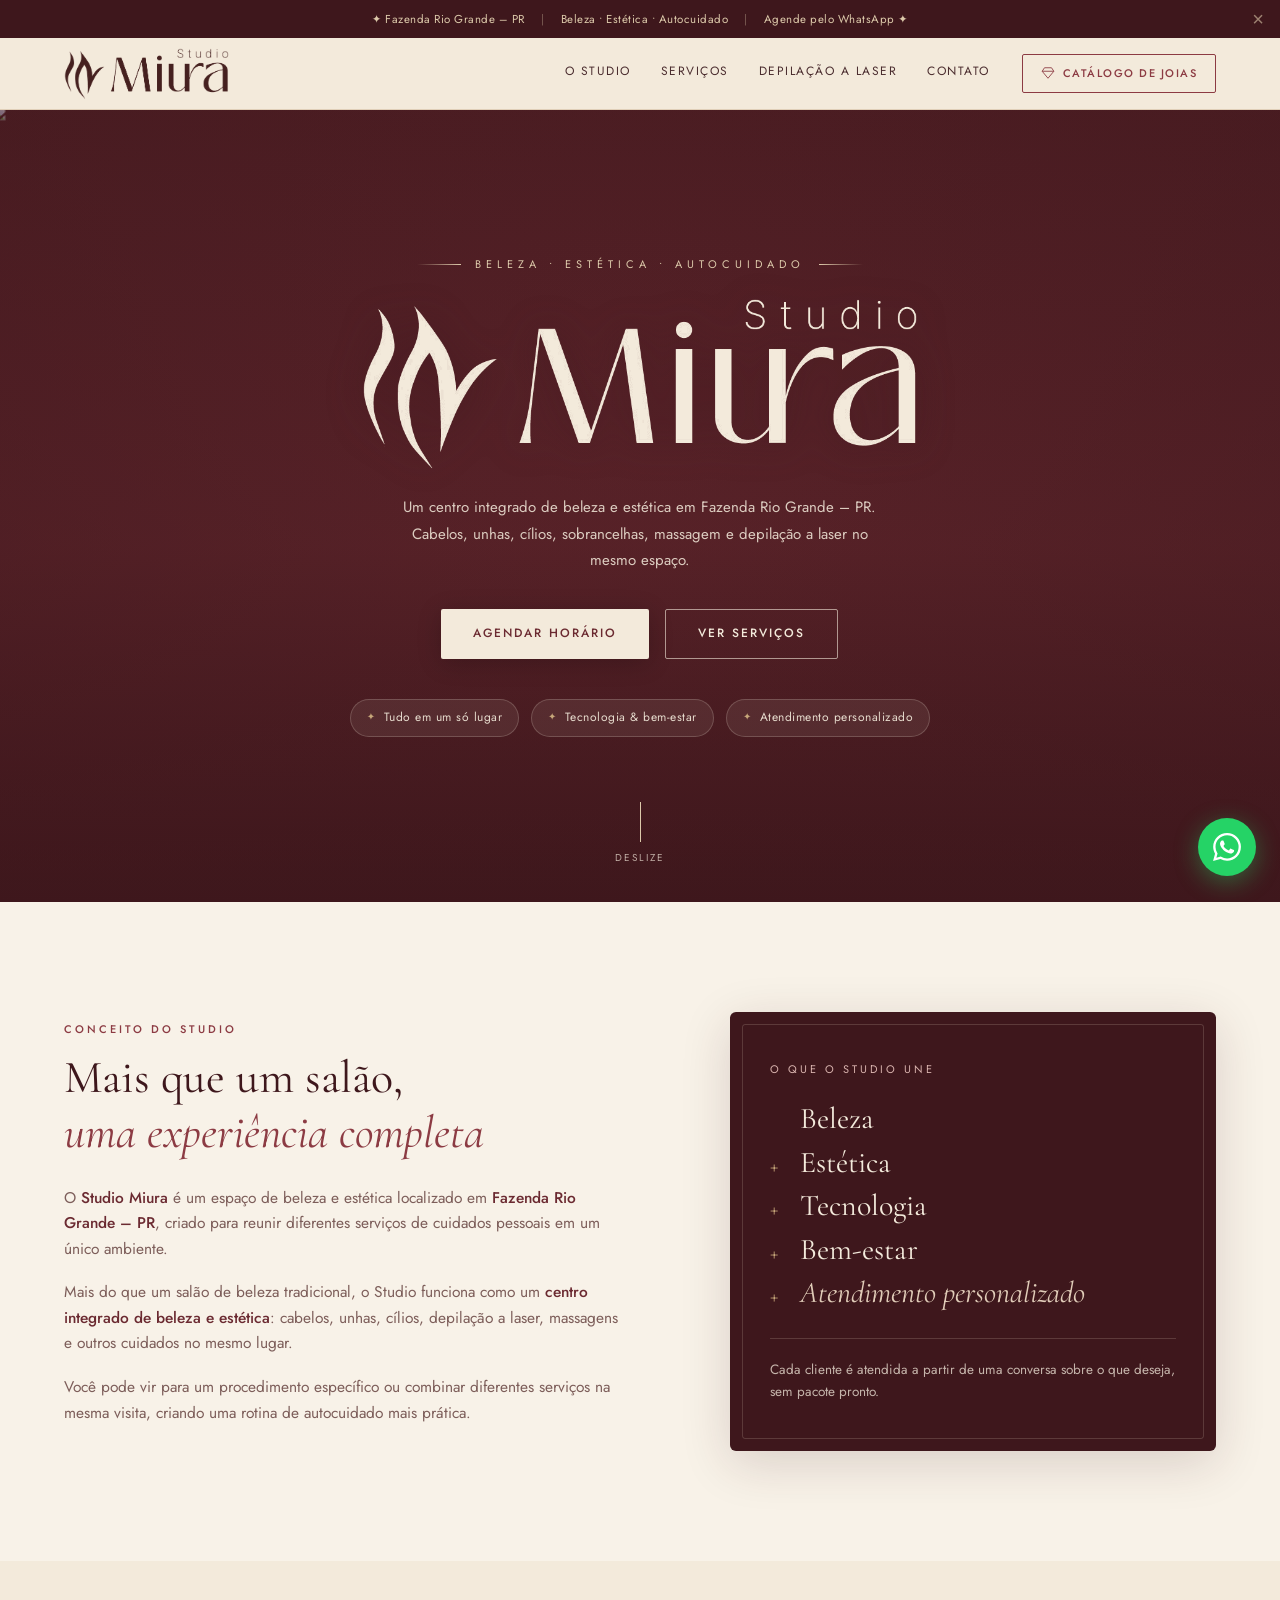
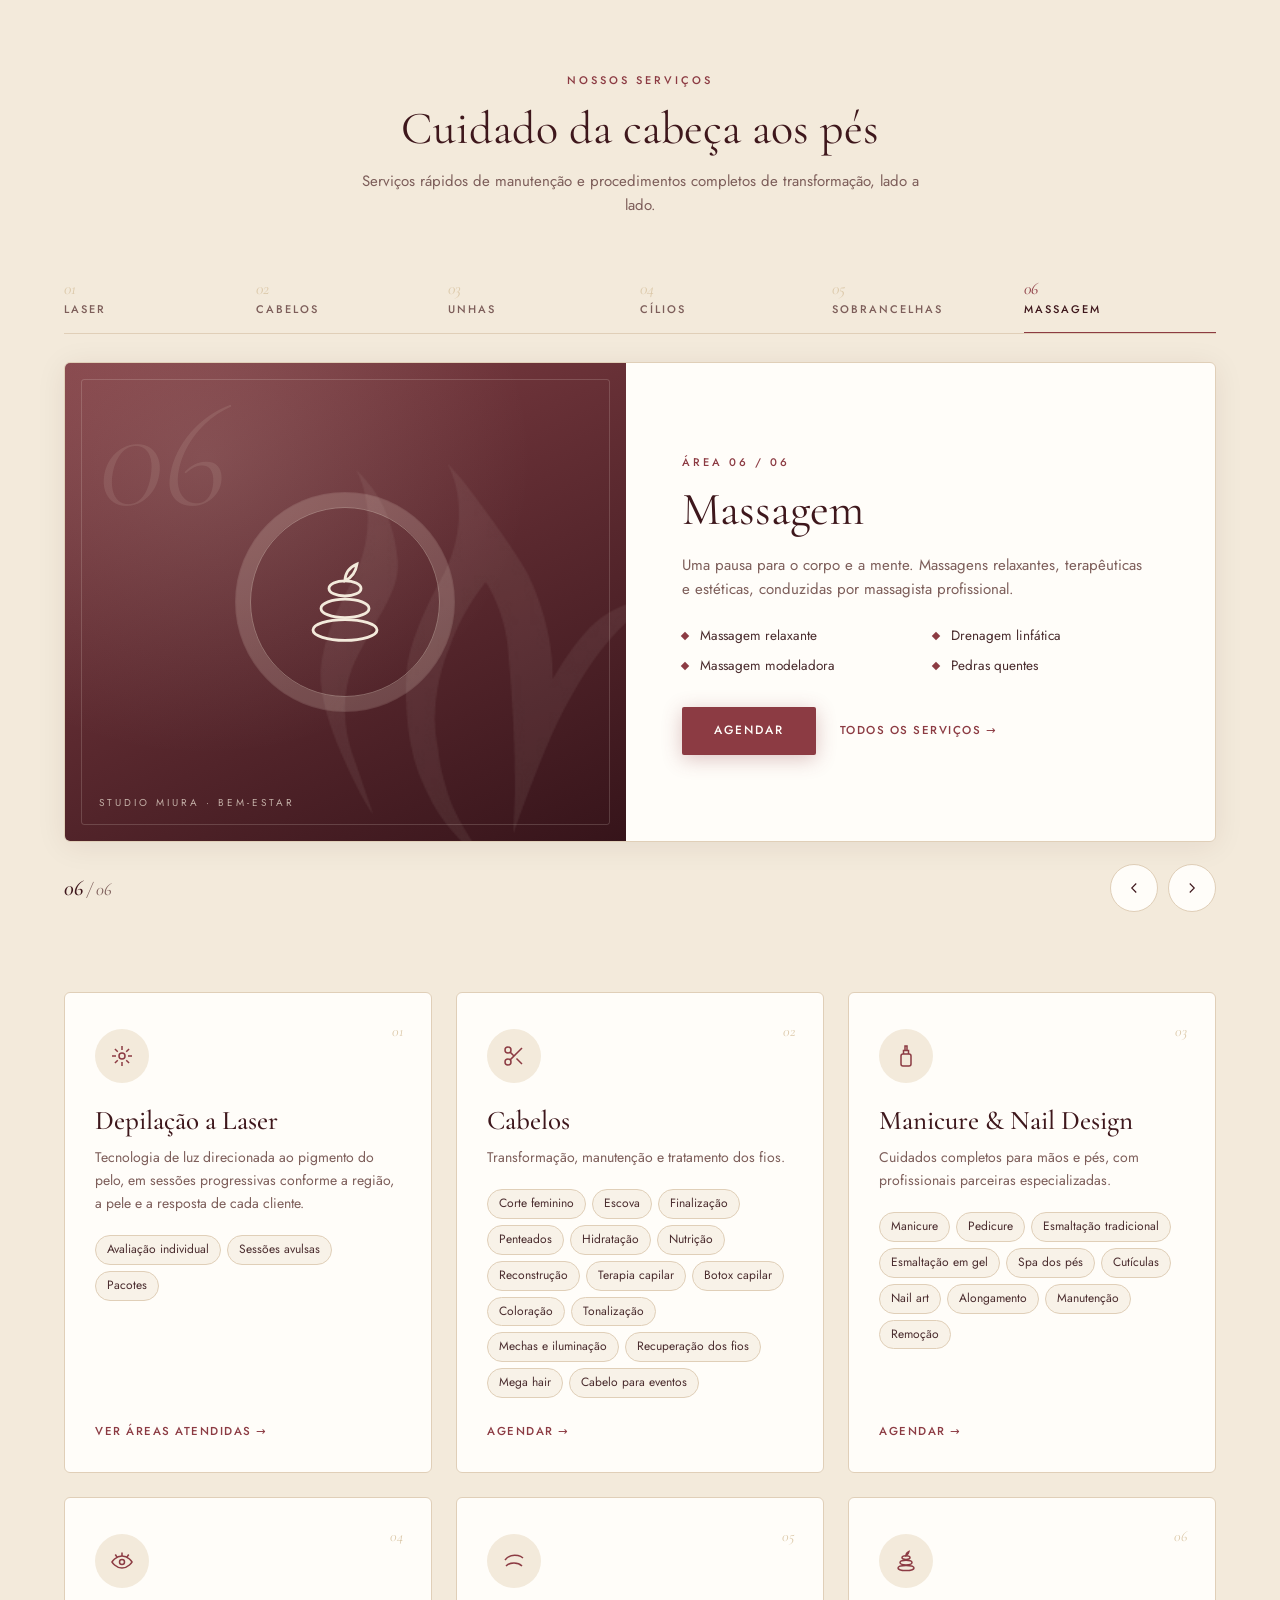
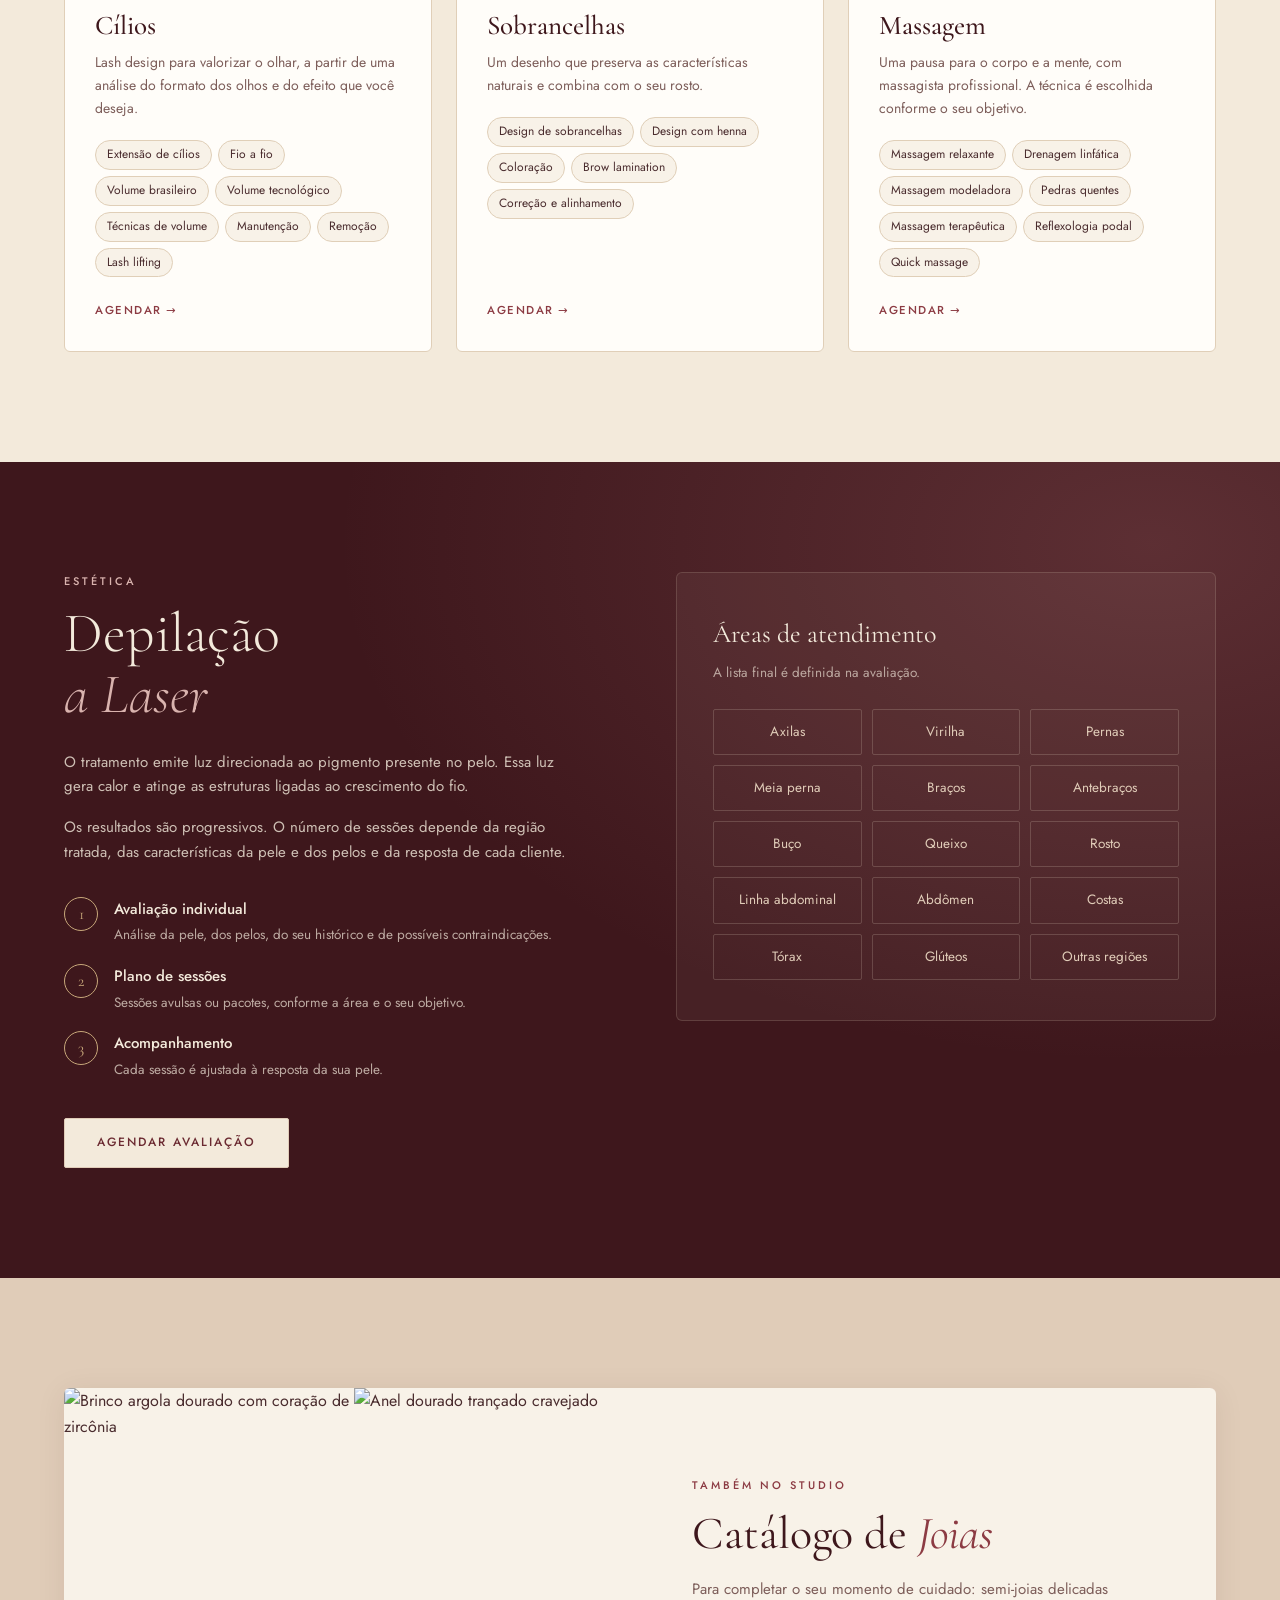
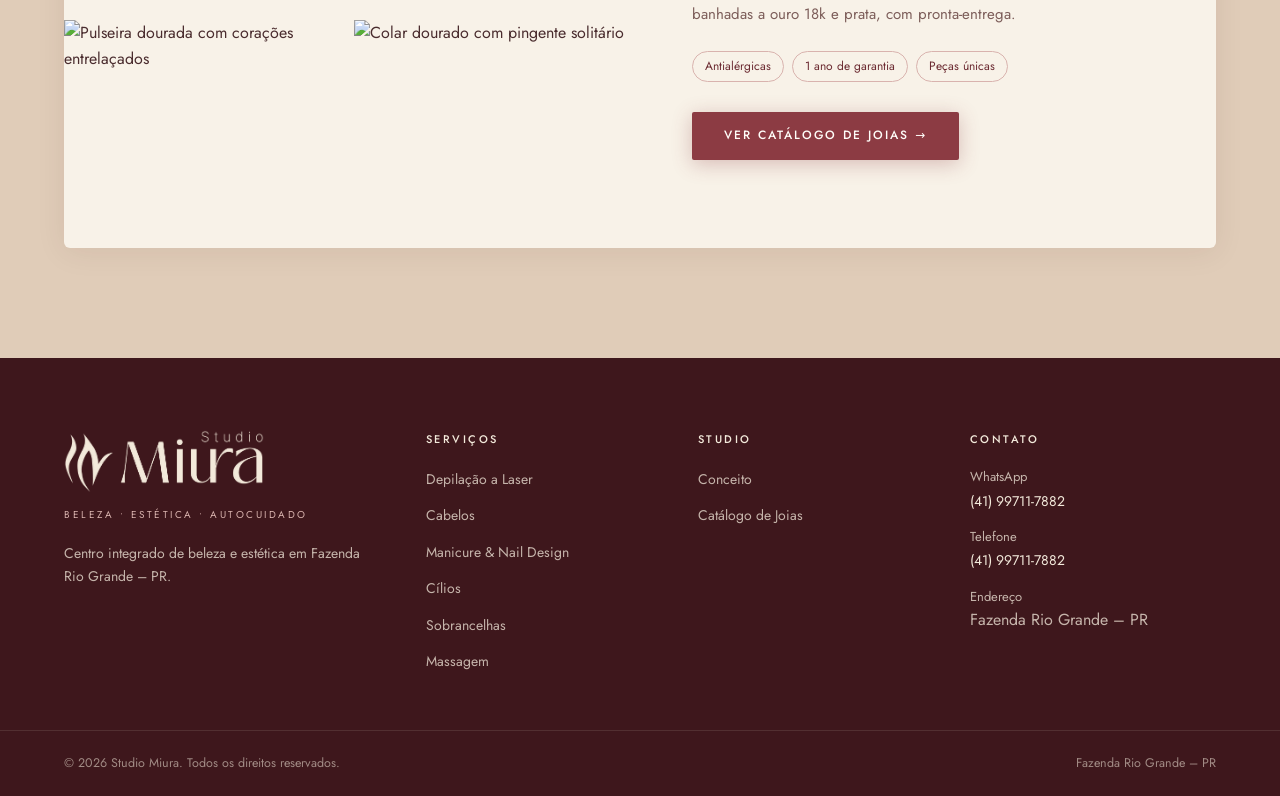
==== index.html @ 6dc4fb0e "Painel do Studio Miura com abas e aba Lançamentos no catálogo O conteúdo do Studio sai do HTML para " ====
<!DOCTYPE html>
<html lang="pt-BR" class="no-js">
<head>
    <meta charset="UTF-8">
    <meta name="viewport" content="width=device-width, initial-scale=1.0">
    <meta name="description" content="Studio Miura — espaço de beleza e estética em Fazenda Rio Grande – PR. Depilação a laser, cabelos, manicure e nail design, cílios, sobrancelhas e massagem em um só lugar.">

    <meta property="og:type" content="website">
    <meta property="og:site_name" content="Studio Miura">
    <meta property="og:title" content="Studio Miura — Beleza • Estética • Autocuidado">
    <meta property="og:description" content="Depilação a laser, cabelos, unhas, cílios, sobrancelhas e massagem em um só lugar, em Fazenda Rio Grande – PR.">
    <meta property="og:url" content="https://jubssaez-art.github.io/js-joias-delicadas/">
    <link rel="canonical" href="https://jubssaez-art.github.io/js-joias-delicadas/">
    <meta name="theme-color" content="#3e171c">
    <title>Studio Miura — Beleza, Estética e Autocuidado em Fazenda Rio Grande</title>
    <link rel="preconnect" href="https://fonts.googleapis.com">
    <link rel="preconnect" href="https://fonts.gstatic.com" crossorigin>
    <link href="https://fonts.googleapis.com/css2?family=Cormorant+Garamond:ital,wght@0,300;0,400;0,500;0,600;1,300;1,400;1,500&family=Jost:wght@300;400;500&display=swap" rel="stylesheet">
    <link rel="icon" type="image/png" href="img/studio/favicon.png">
    <link rel="apple-touch-icon" href="img/studio/favicon.png">
    <link rel="stylesheet" href="studio.css">
</head>
<body>

    <!-- ANNOUNCEMENT BAR -->
    <div class="announcement-bar" id="announcementBar">
        <div class="announcement-inner" id="annInner">
            <span>✦ Fazenda Rio Grande – PR</span>
            <span class="sep hide-sm">|</span>
            <span class="hide-sm">Beleza • Estética • Autocuidado</span>
            <span class="sep">|</span>
            <span>Agende pelo WhatsApp ✦</span>
        </div>
        <button class="announcement-close" id="closeAnnouncement" aria-label="Fechar aviso">×</button>
    </div>

    <!-- NAVBAR -->
    <header class="navbar" id="navbar">
        <div class="nav-container">
            <button class="hamburger" id="hamburger" aria-label="Menu" aria-expanded="false" aria-controls="mobileMenu">
                <span></span><span></span><span></span>
            </button>
            <div class="brand">
                <a href="#home" class="brand-link">
                    <img src="img/studio/logo-miura.png" alt="Studio Miura" class="brand-logo" width="906" height="286">
                </a>
            </div>
            <nav class="nav-menu" aria-label="Principal">
                <a href="#studio" class="nav-link">O Studio</a>
                <a href="#servicos" class="nav-link">Serviços</a>
                <a href="#laser" class="nav-link">Depilação a Laser</a>
                <a href="#contato" class="nav-link">Contato</a>
            </nav>
            <div class="nav-actions">
                <a href="joias.html" class="btn-joias">
                    <svg width="14" height="14" viewBox="0 0 24 24" fill="none" stroke="currentColor" stroke-width="1.5" aria-hidden="true"><path d="M6 3h12l4 6-10 12L2 9z"/><path d="M2 9h20"/></svg>
                    <span><span class="label-long">Catálogo de </span>Joias</span>
                </a>
            </div>
        </div>
    </header>

    <!-- MOBILE MENU -->
    <div class="mobile-menu-overlay" id="mobileOverlay"></div>
    <div class="mobile-menu" id="mobileMenu" aria-hidden="true">
        <button class="mobile-close" id="mobileClose" aria-label="Fechar menu">×</button>
        <div class="mobile-brand"><img src="img/studio/logo-miura.png" alt="Studio Miura" width="906" height="286"></div>
        <nav class="mobile-nav" aria-label="Menu">
            <a href="#studio" class="mobile-nav-link">O Studio</a>
            <a href="#servicos" class="mobile-nav-link">Serviços</a>
            <a href="#laser" class="mobile-nav-link">Depilação a Laser</a>
            <a href="#contato" class="mobile-nav-link">Contato</a>
        </nav>
        <a href="joias.html" class="btn btn-outline">✦ Catálogo de Joias</a>
        <a href="https://wa.me/5541997117882?text=Ol%C3%A1!%20Gostaria%20de%20agendar%20um%20hor%C3%A1rio%20no%20Studio%20Miura." target="_blank" rel="noopener" class="mobile-whatsapp">
            <svg width="20" height="20" viewBox="0 0 24 24" fill="currentColor" aria-hidden="true"><path d="M17.472 14.382c-.297-.149-1.758-.867-2.03-.967-.273-.099-.471-.148-.67.15-.197.297-.767.966-.94 1.164-.173.199-.347.223-.644.075-.297-.15-1.255-.463-2.39-1.475-.883-.788-1.48-1.761-1.653-2.059-.173-.297-.018-.458.13-.606.134-.133.298-.347.446-.52.149-.174.198-.298.298-.497.099-.198.05-.371-.025-.52-.075-.149-.669-1.612-.916-2.207-.242-.579-.487-.5-.669-.51-.173-.008-.371-.01-.57-.01-.198 0-.52.074-.792.372-.272.297-1.04 1.016-1.04 2.479 0 1.462 1.065 2.875 1.213 3.074.149.198 2.096 3.2 5.077 4.487.709.306 1.262.489 1.694.625.712.227 1.36.195 1.871.118.571-.085 1.758-.719 2.006-1.413.248-.694.248-1.289.173-1.413-.074-.124-.272-.198-.57-.347m-5.421 7.403h-.004a9.87 9.87 0 01-5.031-1.378l-.361-.214-3.741.982.998-3.648-.235-.374a9.86 9.86 0 01-1.51-5.26c.001-5.45 4.436-9.884 9.888-9.884 2.64 0 5.122 1.03 6.988 2.898a9.825 9.825 0 012.893 6.994c-.003 5.45-4.437 9.884-9.885 9.884m8.413-18.297A11.815 11.815 0 0012.05 0C5.495 0 .16 5.335.157 11.892c0 2.096.547 4.142 1.588 5.945L.057 24l6.305-1.654a11.882 11.882 0 005.683 1.448h.005c6.554 0 11.89-5.335 11.893-11.893a11.821 11.821 0 00-3.48-8.413Z"/></svg>
            Agendar no WhatsApp
        </a>
    </div>

    <main>
    <!-- HERO -->
    <section class="hero" id="home">
        <div class="hero-bg">
            <img src="img/hero_banner.png" alt="" class="hero-img">
            <div class="hero-overlay"></div>
        </div>
        <div class="hero-content">
            <p class="hero-eyebrow">Beleza • Estética • Autocuidado</p>
            <h1 class="hero-title">
                <img src="img/studio/logo-miura-creme.png" alt="Studio Miura" class="hero-logo" width="906" height="286">
            </h1>
            <p class="hero-subtitle" id="heroSub">Um centro integrado de beleza e estética em Fazenda Rio Grande – PR. Cabelos, unhas, cílios, sobrancelhas, massagem e depilação a laser no mesmo espaço.</p>
            <div class="hero-ctas">
                <a href="https://wa.me/5541997117882?text=Ol%C3%A1!%20Gostaria%20de%20agendar%20um%20hor%C3%A1rio%20no%20Studio%20Miura." target="_blank" rel="noopener" class="btn btn-marsala">Agendar Horário</a>
                <a href="#servicos" class="btn btn-outline">Ver Serviços</a>
            </div>
            <div class="hero-badges" id="heroBadges">
                <div class="badge"><span class="badge-icon">✦</span><span>Tudo em um só lugar</span></div>
                <div class="badge"><span class="badge-icon">✦</span><span>Tecnologia &amp; bem-estar</span></div>
                <div class="badge"><span class="badge-icon">✦</span><span>Atendimento personalizado</span></div>
            </div>
        </div>
        <div class="hero-scroll" aria-hidden="true"><div class="scroll-line"></div><span>Deslize</span></div>
    </section>

    <!-- CONCEITO -->
    <section class="concept-section" id="studio">
        <div class="container">
            <div class="concept-grid">
                <div class="concept-text reveal">
                    <div class="section-label">Conceito do Studio</div>
                    <h2 class="section-title concept-title" id="conceptTitle">Mais que um salão, <em>uma experiência completa</em></h2>
                    <div id="conceptTexts"><p>O <strong>Studio Miura</strong> é um espaço de beleza e estética localizado em <strong>Fazenda Rio Grande – PR</strong>, criado para reunir diferentes serviços de cuidados pessoais em um único ambiente.</p>
                    <p>Mais do que um salão de beleza tradicional, o Studio funciona como um <strong>centro integrado de beleza e estética</strong>: cabelos, unhas, cílios, depilação a laser, massagens e outros cuidados no mesmo lugar.</p>
                    <p>Você pode vir para um procedimento específico ou combinar diferentes serviços na mesma visita, criando uma rotina de autocuidado mais prática.</p></div>
                </div>
                <div class="concept-card reveal">
                    <p class="concept-card-label">O que o Studio une</p>
                    <ul class="formula" id="conceptUniao">
                        <li><span class="plus"></span>Beleza</li>
                        <li><span class="plus">+</span>Estética</li>
                        <li><span class="plus">+</span>Tecnologia</li>
                        <li><span class="plus">+</span>Bem-estar</li>
                        <li><span class="plus">+</span>Atendimento personalizado</li>
                    </ul>
                    <p class="concept-card-foot" id="conceptFoot">Cada cliente é atendida a partir de uma conversa sobre o que deseja, sem pacote pronto.</p>
                </div>
            </div>
        </div>
    </section>

    <!-- SERVIÇOS -->
    <section class="services-section" id="servicos">
        <div class="container">
            <div class="section-head reveal">
                <div class="section-label">Nossos Serviços</div>
                <h2 class="section-title" id="servTitle">Cuidado da cabeça aos pés</h2>
                <p class="section-subtitle" id="servSub">Serviços rápidos de manutenção e procedimentos completos de transformação, lado a lado.</p>
            </div>

            <!-- CARROSSEL DAS ÁREAS -->
            <div class="areas-carousel reveal" id="areasCarousel" aria-roledescription="carrossel" aria-label="Áreas do Studio">
                <div class="ac-tabs" role="tablist" aria-label="Escolha a área" id="acTabs">
                    <button class="ac-tab is-active" role="tab" id="ac-tab-0" aria-controls="ac-slide-0" aria-selected="true"><span class="n">01</span>Laser</button>
                    <button class="ac-tab" role="tab" id="ac-tab-1" aria-controls="ac-slide-1" aria-selected="false" tabindex="-1"><span class="n">02</span>Cabelos</button>
                    <button class="ac-tab" role="tab" id="ac-tab-2" aria-controls="ac-slide-2" aria-selected="false" tabindex="-1"><span class="n">03</span>Unhas</button>
                    <button class="ac-tab" role="tab" id="ac-tab-3" aria-controls="ac-slide-3" aria-selected="false" tabindex="-1"><span class="n">04</span>Cílios</button>
                    <button class="ac-tab" role="tab" id="ac-tab-4" aria-controls="ac-slide-4" aria-selected="false" tabindex="-1"><span class="n">05</span>Sobrancelhas</button>
                    <button class="ac-tab" role="tab" id="ac-tab-5" aria-controls="ac-slide-5" aria-selected="false" tabindex="-1"><span class="n">06</span>Massagem</button>
                </div>

                <div class="ac-viewport" id="acViewport">
                    <article class="ac-slide is-active" role="tabpanel" id="ac-slide-0" aria-labelledby="ac-tab-0" style="--g1:#8c3b43;--g2:#3e171c">
                        <div class="ac-art" aria-hidden="true">
                            <span class="ac-num">01</span>
                            <img src="img/studio/simbolo-creme.png" alt="" class="ac-symbol">
                            <div class="ac-icon"><svg viewBox="0 0 24 24" fill="none" stroke="currentColor" stroke-width="0.7"><circle cx="12" cy="12" r="3"/><path d="M12 2v4M12 18v4M4.93 4.93l2.83 2.83M16.24 16.24l2.83 2.83M2 12h4M18 12h4M4.93 19.07l2.83-2.83M16.24 7.76l2.83-2.83"/></svg></div>
                            <span class="ac-caption">Studio Miura · Estética</span>
                        </div>
                        <div class="ac-body">
                            <p class="ac-kicker">Área 01 / 06</p>
                            <h3 class="ac-title">Depilação <em>a Laser</em></h3>
                            <p class="ac-text">Tecnologia de luz direcionada ao pigmento do pelo, em sessões progressivas e ajustadas à sua pele. Tudo começa com uma avaliação individual.</p>
                            <ul class="ac-highlights">
                                <li>Avaliação individual</li><li>Sessões progressivas</li><li>Sessões avulsas ou pacotes</li><li>Rosto e corpo</li>
                            </ul>
                            <div class="ac-actions">
                                <a href="https://wa.me/5541997117882?text=Ol%C3%A1!%20Gostaria%20de%20agendar%20uma%20avalia%C3%A7%C3%A3o%20para%20depila%C3%A7%C3%A3o%20a%20laser." target="_blank" rel="noopener" class="btn btn-marsala">Agendar Avaliação</a>
                                <a href="#laser" class="ac-more">Ver áreas atendidas →</a>
                            </div>
                        </div>
                    </article>

                    <article class="ac-slide" role="tabpanel" id="ac-slide-1" aria-labelledby="ac-tab-1" style="--g1:#7a3a3c;--g2:#2f1216">
                        <div class="ac-art" aria-hidden="true">
                            <span class="ac-num">02</span>
                            <img src="img/studio/simbolo-creme.png" alt="" class="ac-symbol">
                            <div class="ac-icon"><svg viewBox="0 0 24 24" fill="none" stroke="currentColor" stroke-width="0.7"><circle cx="6" cy="6" r="3"/><circle cx="6" cy="18" r="3"/><line x1="20" y1="4" x2="8.12" y2="15.88"/><line x1="14.47" y1="14.48" x2="20" y2="20"/><line x1="8.12" y1="8.12" x2="12" y2="12"/></svg></div>
                            <span class="ac-caption">Studio Miura · Salão</span>
                        </div>
                        <div class="ac-body">
                            <p class="ac-kicker">Área 02 / 06</p>
                            <h3 class="ac-title">Cabelos</h3>
                            <p class="ac-text">Da manutenção rápida à transformação completa: corte, cor e tratamentos para recuperar e valorizar os seus fios.</p>
                            <ul class="ac-highlights">
                                <li>Corte, escova e finalização</li><li>Coloração e mechas</li><li>Hidratação, nutrição e botox capilar</li><li>Penteados para eventos</li>
                            </ul>
                            <div class="ac-actions">
                                <a href="https://wa.me/5541997117882?text=Ol%C3%A1!%20Gostaria%20de%20agendar%20um%20servi%C3%A7o%20de%20cabelo." target="_blank" rel="noopener" class="btn btn-marsala">Agendar</a>
                                <a href="#card-cabelos" class="ac-more">Todos os serviços →</a>
                            </div>
                        </div>
                    </article>

                    <article class="ac-slide" role="tabpanel" id="ac-slide-2" aria-labelledby="ac-tab-2" style="--g1:#94474d;--g2:#4a1d23">
                        <div class="ac-art" aria-hidden="true">
                            <span class="ac-num">03</span>
                            <img src="img/studio/simbolo-creme.png" alt="" class="ac-symbol">
                            <div class="ac-icon"><svg viewBox="0 0 24 24" fill="none" stroke="currentColor" stroke-width="0.7"><rect x="7" y="10" width="10" height="12" rx="2"/><path d="M9.5 10V6.5h5V10"/><path d="M11 6.5V2h2v4.5"/></svg></div>
                            <span class="ac-caption">Studio Miura · Nail Design</span>
                        </div>
                        <div class="ac-body">
                            <p class="ac-kicker">Área 03 / 06</p>
                            <h3 class="ac-title">Manicure <em>&amp; Nail Design</em></h3>
                            <p class="ac-text">Mãos e pés impecáveis, com profissionais parceiras especializadas, da esmaltação clássica à nail art.</p>
                            <ul class="ac-highlights">
                                <li>Manicure e pedicure</li><li>Esmaltação em gel</li><li>Alongamento e manutenção</li><li>Spa dos pés e nail art</li>
                            </ul>
                            <div class="ac-actions">
                                <a href="https://wa.me/5541997117882?text=Ol%C3%A1!%20Gostaria%20de%20agendar%20manicure%20%2F%20nail%20design." target="_blank" rel="noopener" class="btn btn-marsala">Agendar</a>
                                <a href="#card-unhas" class="ac-more">Todos os serviços →</a>
                            </div>
                        </div>
                    </article>

                    <article class="ac-slide" role="tabpanel" id="ac-slide-3" aria-labelledby="ac-tab-3" style="--g1:#6e2f36;--g2:#2a0f13">
                        <div class="ac-art" aria-hidden="true">
                            <span class="ac-num">04</span>
                            <img src="img/studio/simbolo-creme.png" alt="" class="ac-symbol">
                            <div class="ac-icon"><svg viewBox="0 0 24 24" fill="none" stroke="currentColor" stroke-width="0.7"><path d="M2 13s3.5-6 10-6 10 6 10 6-3.5 6-10 6S2 13 2 13z"/><circle cx="12" cy="13" r="2.5"/><path d="M12 7V3.5M7 8.2 5.3 5.5M17 8.2l1.7-2.7"/></svg></div>
                            <span class="ac-caption">Studio Miura · Lash Design</span>
                        </div>
                        <div class="ac-body">
                            <p class="ac-kicker">Área 04 / 06</p>
                            <h3 class="ac-title">Cílios</h3>
                            <p class="ac-text">Um olhar marcante, pensado a partir do formato dos seus olhos e do efeito que você deseja, do natural ao volume.</p>
                            <ul class="ac-highlights">
                                <li>Fio a fio</li><li>Volume brasileiro e tecnológico</li><li>Lash lifting</li><li>Manutenção e remoção</li>
                            </ul>
                            <div class="ac-actions">
                                <a href="https://wa.me/5541997117882?text=Ol%C3%A1!%20Gostaria%20de%20agendar%20um%20hor%C3%A1rio%20para%20c%C3%ADlios." target="_blank" rel="noopener" class="btn btn-marsala">Agendar</a>
                                <a href="#card-cilios" class="ac-more">Todos os serviços →</a>
                            </div>
                        </div>
                    </article>

                    <article class="ac-slide" role="tabpanel" id="ac-slide-4" aria-labelledby="ac-tab-4" style="--g1:#a0555a;--g2:#512127">
                        <div class="ac-art" aria-hidden="true">
                            <span class="ac-num">05</span>
                            <img src="img/studio/simbolo-creme.png" alt="" class="ac-symbol">
                            <div class="ac-icon"><svg viewBox="0 0 24 24" fill="none" stroke="currentColor" stroke-width="0.7"><path d="M3 11c3-4 8-5.5 13-4.5 2 .4 3.6 1.3 5 2.5"/><path d="M4 17s3-3 8-3 8 3 8 3"/></svg></div>
                            <span class="ac-caption">Studio Miura · Brow Design</span>
                        </div>
                        <div class="ac-body">
                            <p class="ac-kicker">Área 05 / 06</p>
                            <h3 class="ac-title">Sobrancelhas</h3>
                            <p class="ac-text">Um desenho que respeita as suas características naturais e harmoniza com o rosto, completando o cuidado com o olhar.</p>
                            <ul class="ac-highlights">
                                <li>Design de sobrancelhas</li><li>Design com henna</li><li>Brow lamination</li><li>Coloração e correção</li>
                            </ul>
                            <div class="ac-actions">
                                <a href="https://wa.me/5541997117882?text=Ol%C3%A1!%20Gostaria%20de%20agendar%20um%20hor%C3%A1rio%20para%20sobrancelhas." target="_blank" rel="noopener" class="btn btn-marsala">Agendar</a>
                                <a href="#card-sobrancelhas" class="ac-more">Todos os serviços →</a>
                            </div>
                        </div>
                    </article>

                    <article class="ac-slide" role="tabpanel" id="ac-slide-5" aria-labelledby="ac-tab-5" style="--g1:#834046;--g2:#36141a">
                        <div class="ac-art" aria-hidden="true">
                            <span class="ac-num">06</span>
                            <img src="img/studio/simbolo-creme.png" alt="" class="ac-symbol">
                            <div class="ac-icon"><svg viewBox="0 0 24 24" fill="none" stroke="currentColor" stroke-width="0.7"><ellipse cx="12" cy="19" rx="8" ry="2.6"/><ellipse cx="12" cy="13.6" rx="6" ry="2.3"/><ellipse cx="12" cy="8.6" rx="4" ry="1.9"/><path d="M12 6.7c0-2 1.2-3.4 3-4.2-.3 2-1.3 3.4-3 4.2z"/></svg></div>
                            <span class="ac-caption">Studio Miura · Bem-estar</span>
                        </div>
                        <div class="ac-body">
                            <p class="ac-kicker">Área 06 / 06</p>
                            <h3 class="ac-title">Massagem</h3>
                            <p class="ac-text">Uma pausa para o corpo e a mente. Massagens relaxantes, terapêuticas e estéticas, conduzidas por massagista profissional.</p>
                            <ul class="ac-highlights">
                                <li>Massagem relaxante</li><li>Drenagem linfática</li><li>Massagem modeladora</li><li>Pedras quentes</li>
                            </ul>
                            <div class="ac-actions">
                                <a href="https://wa.me/5541997117882?text=Ol%C3%A1!%20Gostaria%20de%20agendar%20uma%20massagem." target="_blank" rel="noopener" class="btn btn-marsala">Agendar</a>
                                <a href="#card-massagem" class="ac-more">Todos os serviços →</a>
                            </div>
                        </div>
                    </article>
                </div>

                <div class="ac-controls">
                    <span class="ac-counter"><strong id="acCurrent">01</strong> / <span id="acTotal">06</span></span>
                    <div class="ac-arrows">
                        <button class="ac-arrow" id="acPrev" aria-label="Área anterior"><svg width="18" height="18" viewBox="0 0 24 24" fill="none" stroke="currentColor" stroke-width="1.5" aria-hidden="true"><path d="M15 18l-6-6 6-6"/></svg></button>
                        <button class="ac-arrow" id="acNext" aria-label="Próxima área"><svg width="18" height="18" viewBox="0 0 24 24" fill="none" stroke="currentColor" stroke-width="1.5" aria-hidden="true"><path d="M9 18l6-6-6-6"/></svg></button>
                    </div>
                </div>
            </div>

            <div class="services-grid" id="servicesGrid">

                <article class="service-card reveal" id="card-laser">
                    <span class="service-num">01</span>
                    <div class="service-icon"><svg viewBox="0 0 24 24" fill="none" stroke="currentColor" stroke-width="1.5" aria-hidden="true"><circle cx="12" cy="12" r="3"/><path d="M12 2v4M12 18v4M4.93 4.93l2.83 2.83M16.24 16.24l2.83 2.83M2 12h4M18 12h4M4.93 19.07l2.83-2.83M16.24 7.76l2.83-2.83"/></svg></div>
                    <h3>Depilação a Laser</h3>
                    <p>Tecnologia de luz direcionada ao pigmento do pelo, em sessões progressivas conforme a região, a pele e a resposta de cada cliente.</p>
                    <ul class="service-tags">
                        <li>Avaliação individual</li><li>Sessões avulsas</li><li>Pacotes</li>
                    </ul>
                    <a href="#laser" class="service-link">Ver áreas atendidas →</a>
                </article>

                <article class="service-card reveal" id="card-cabelos">
                    <span class="service-num">02</span>
                    <div class="service-icon"><svg viewBox="0 0 24 24" fill="none" stroke="currentColor" stroke-width="1.5" aria-hidden="true"><circle cx="6" cy="6" r="3"/><circle cx="6" cy="18" r="3"/><line x1="20" y1="4" x2="8.12" y2="15.88"/><line x1="14.47" y1="14.48" x2="20" y2="20"/><line x1="8.12" y1="8.12" x2="12" y2="12"/></svg></div>
                    <h3>Cabelos</h3>
                    <p>Transformação, manutenção e tratamento dos fios.</p>
                    <ul class="service-tags">
                        <li>Corte feminino</li><li>Escova</li><li>Finalização</li><li>Penteados</li><li>Hidratação</li><li>Nutrição</li><li>Reconstrução</li><li>Terapia capilar</li><li>Botox capilar</li><li>Coloração</li><li>Tonalização</li><li>Mechas e iluminação</li><li>Recuperação dos fios</li><li>Mega hair</li><li>Cabelo para eventos</li>
                    </ul>
                    <a href="https://wa.me/5541997117882?text=Ol%C3%A1!%20Gostaria%20de%20agendar%20um%20servi%C3%A7o%20de%20cabelo." target="_blank" rel="noopener" class="service-link">Agendar →</a>
                </article>

                <article class="service-card reveal" id="card-unhas">
                    <span class="service-num">03</span>
                    <div class="service-icon"><svg viewBox="0 0 24 24" fill="none" stroke="currentColor" stroke-width="1.5" aria-hidden="true"><rect x="7" y="10" width="10" height="12" rx="2"/><path d="M9.5 10V6.5h5V10"/><path d="M11 6.5V2h2v4.5"/></svg></div>
                    <h3>Manicure &amp; Nail Design</h3>
                    <p>Cuidados completos para mãos e pés, com profissionais parceiras especializadas.</p>
                    <ul class="service-tags">
                        <li>Manicure</li><li>Pedicure</li><li>Esmaltação tradicional</li><li>Esmaltação em gel</li><li>Spa dos pés</li><li>Cutículas</li><li>Nail art</li><li>Alongamento</li><li>Manutenção</li><li>Remoção</li>
                    </ul>
                    <a href="https://wa.me/5541997117882?text=Ol%C3%A1!%20Gostaria%20de%20agendar%20manicure%20%2F%20nail%20design." target="_blank" rel="noopener" class="service-link">Agendar →</a>
                </article>

                <article class="service-card reveal" id="card-cilios">
                    <span class="service-num">04</span>
                    <div class="service-icon"><svg viewBox="0 0 24 24" fill="none" stroke="currentColor" stroke-width="1.5" aria-hidden="true"><path d="M2 13s3.5-6 10-6 10 6 10 6-3.5 6-10 6S2 13 2 13z"/><circle cx="12" cy="13" r="2.5"/><path d="M12 7V3.5M7 8.2 5.3 5.5M17 8.2l1.7-2.7"/></svg></div>
                    <h3>Cílios</h3>
                    <p>Lash design para valorizar o olhar, a partir de uma análise do formato dos olhos e do efeito que você deseja.</p>
                    <ul class="service-tags">
                        <li>Extensão de cílios</li><li>Fio a fio</li><li>Volume brasileiro</li><li>Volume tecnológico</li><li>Técnicas de volume</li><li>Manutenção</li><li>Remoção</li><li>Lash lifting</li>
                    </ul>
                    <a href="https://wa.me/5541997117882?text=Ol%C3%A1!%20Gostaria%20de%20agendar%20um%20hor%C3%A1rio%20para%20c%C3%ADlios." target="_blank" rel="noopener" class="service-link">Agendar →</a>
                </article>

                <article class="service-card reveal" id="card-sobrancelhas">
                    <span class="service-num">05</span>
                    <div class="service-icon"><svg viewBox="0 0 24 24" fill="none" stroke="currentColor" stroke-width="1.5" aria-hidden="true"><path d="M3 11c3-4 8-5.5 13-4.5 2 .4 3.6 1.3 5 2.5"/><path d="M4 17s3-3 8-3 8 3 8 3"/></svg></div>
                    <h3>Sobrancelhas</h3>
                    <p>Um desenho que preserva as características naturais e combina com o seu rosto.</p>
                    <ul class="service-tags">
                        <li>Design de sobrancelhas</li><li>Design com henna</li><li>Coloração</li><li>Brow lamination</li><li>Correção e alinhamento</li>
                    </ul>
                    <a href="https://wa.me/5541997117882?text=Ol%C3%A1!%20Gostaria%20de%20agendar%20um%20hor%C3%A1rio%20para%20sobrancelhas." target="_blank" rel="noopener" class="service-link">Agendar →</a>
                </article>

                <article class="service-card reveal" id="card-massagem">
                    <span class="service-num">06</span>
                    <div class="service-icon"><svg viewBox="0 0 24 24" fill="none" stroke="currentColor" stroke-width="1.5" aria-hidden="true"><ellipse cx="12" cy="19" rx="8" ry="2.6"/><ellipse cx="12" cy="13.6" rx="6" ry="2.3"/><ellipse cx="12" cy="8.6" rx="4" ry="1.9"/><path d="M12 6.7c0-2 1.2-3.4 3-4.2-.3 2-1.3 3.4-3 4.2z"/></svg></div>
                    <h3>Massagem</h3>
                    <p>Uma pausa para o corpo e a mente, com massagista profissional. A técnica é escolhida conforme o seu objetivo.</p>
                    <ul class="service-tags">
                        <li>Massagem relaxante</li><li>Drenagem linfática</li><li>Massagem modeladora</li><li>Pedras quentes</li><li>Massagem terapêutica</li><li>Reflexologia podal</li><li>Quick massage</li>
                    </ul>
                    <a href="https://wa.me/5541997117882?text=Ol%C3%A1!%20Gostaria%20de%20agendar%20uma%20massagem." target="_blank" rel="noopener" class="service-link">Agendar →</a>
                </article>

            </div>
        </div>
    </section>

    <!-- DEPILAÇÃO A LASER -->
    <section class="laser-section" id="laser">
        <div class="container">
            <div class="laser-inner">
                <div class="reveal">
                    <div class="section-label light">Estética</div>
                    <h2 class="laser-title">Depilação<br><em>a Laser</em></h2>
                    <div id="laserTexts">
                    <p class="laser-text">O tratamento emite luz direcionada ao pigmento presente no pelo. Essa luz gera calor e atinge as estruturas ligadas ao crescimento do fio.</p>
                    <p class="laser-text">Os resultados são progressivos. O número de sessões depende da região tratada, das características da pele e dos pelos e da resposta de cada cliente.</p>
                    </div>
                    <ol class="laser-steps" id="laserSteps">
                        <li><span class="step-n">1</span><div><strong>Avaliação individual</strong><span class="desc">Análise da pele, dos pelos, do seu histórico e de possíveis contraindicações.</span></div></li>
                        <li><span class="step-n">2</span><div><strong>Plano de sessões</strong><span class="desc">Sessões avulsas ou pacotes, conforme a área e o seu objetivo.</span></div></li>
                        <li><span class="step-n">3</span><div><strong>Acompanhamento</strong><span class="desc">Cada sessão é ajustada à resposta da sua pele.</span></div></li>
                    </ol>
                    <a href="https://wa.me/5541997117882?text=Ol%C3%A1!%20Gostaria%20de%20agendar%20uma%20avalia%C3%A7%C3%A3o%20para%20depila%C3%A7%C3%A3o%20a%20laser." target="_blank" rel="noopener" class="btn btn-cream" id="laserBtn">Agendar Avaliação</a>
                </div>
                <div class="laser-areas reveal" id="laserAreasBox">
                    <h3>Áreas de atendimento</h3>
                    <p>A lista final é definida na avaliação.</p>
                    <ul class="areas-grid" id="laserAreas">
                        <li>Axilas</li><li>Virilha</li><li>Pernas</li>
                        <li>Meia perna</li><li>Braços</li><li>Antebraços</li>
                        <li>Buço</li><li>Queixo</li><li>Rosto</li>
                        <li>Linha abdominal</li><li>Abdômen</li><li>Costas</li>
                        <li>Tórax</li><li>Glúteos</li><li>Outras regiões</li>
                    </ul>
                </div>
            </div>
        </div>
    </section>

    <!-- JOIAS: botão para o catálogo -->
    <section class="joias-section" id="joias">
        <div class="container">
            <a href="joias.html" class="joias-banner reveal">
                <div class="joias-images">
                    <div><img src="imagens/categoria-brincos.jpg" alt="Brinco argola dourado com coração de zircônia" loading="lazy"></div>
                    <div><img src="imagens/categoria-aneis.jpg" alt="Anel dourado trançado cravejado" loading="lazy"></div>
                    <div><img src="imagens/categoria-pulseiras.jpg" alt="Pulseira dourada com corações entrelaçados" loading="lazy"></div>
                    <div><img src="imagens/categoria-colares.jpg" alt="Colar dourado com pingente solitário" loading="lazy"></div>
                </div>
                <div class="joias-content">
                    <div class="section-label">Também no Studio</div>
                    <h2 class="section-title">Catálogo de <em>Joias</em></h2>
                    <p>Para completar o seu momento de cuidado: semi-joias delicadas banhadas a ouro 18k e prata, com pronta-entrega.</p>
                    <ul class="joias-perks">
                        <li>Antialérgicas</li><li>1 ano de garantia</li><li>Peças únicas</li>
                    </ul>
                    <span class="btn btn-marsala">Ver Catálogo de Joias →</span>
                </div>
            </a>
        </div>
    </section>
    </main>

    <!-- FOOTER -->
    <footer class="footer" id="contato">
        <div class="footer-top">
            <div class="container">
                <div class="footer-grid">
                    <div>
                        <div class="footer-brand">
                            <img src="img/studio/logo-miura-creme.png" alt="Studio Miura" class="footer-logo" width="906" height="286" loading="lazy">
                            <div class="footer-brand-tagline">Beleza • Estética • Autocuidado</div>
                        </div>
                        <p class="footer-desc" id="footerDesc">Centro integrado de beleza e estética em Fazenda Rio Grande – PR.</p>
                    </div>
                    <div>
                        <h4 class="footer-col-title">Serviços</h4>
                        <ul class="footer-links" id="footerServices">
                            <li><a href="#laser">Depilação a Laser</a></li>
                            <li><a href="#servicos">Cabelos</a></li>
                            <li><a href="#servicos">Manicure &amp; Nail Design</a></li>
                            <li><a href="#servicos">Cílios</a></li>
                            <li><a href="#card-sobrancelhas">Sobrancelhas</a></li>
                            <li><a href="#card-massagem">Massagem</a></li>
                        </ul>
                    </div>
                    <div>
                        <h4 class="footer-col-title">Studio</h4>
                        <ul class="footer-links">
                            <li><a href="#studio">Conceito</a></li>
                            <li><a href="joias.html">Catálogo de Joias</a></li>
                        </ul>
                    </div>
                    <div>
                        <h4 class="footer-col-title">Contato</h4>
                        <div class="footer-contact" id="footerContact">
                            <p>WhatsApp</p>
                            <a href="https://wa.me/5541997117882" target="_blank" rel="noopener">(41) 99711-7882</a>
                            <p>Telefone</p>
                            <a href="tel:+5541997117882">(41) 99711-7882</a>
                            <p>Endereço</p>
                            <span>Fazenda Rio Grande – PR</span>
                        </div>
                    </div>
                </div>
            </div>
        </div>
        <div class="footer-bottom">
            <div class="container">
                <p>© 2026 Studio Miura. Todos os direitos reservados.</p>
                <p id="footerAddr">Fazenda Rio Grande – PR</p>
            </div>
        </div>
    </footer>

    <!-- WHATSAPP FLUTUANTE -->
    <a href="https://wa.me/5541997117882?text=Ol%C3%A1!%20Vim%20pelo%20site%20e%20gostaria%20de%20agendar%20um%20hor%C3%A1rio%20no%20Studio%20Miura." target="_blank" rel="noopener" class="floating-whatsapp" aria-label="Agendar pelo WhatsApp">
        <svg width="28" height="28" viewBox="0 0 24 24" fill="currentColor" aria-hidden="true"><path d="M17.472 14.382c-.297-.149-1.758-.867-2.03-.967-.273-.099-.471-.148-.67.15-.197.297-.767.966-.94 1.164-.173.199-.347.223-.644.075-.297-.15-1.255-.463-2.39-1.475-.883-.788-1.48-1.761-1.653-2.059-.173-.297-.018-.458.13-.606.134-.133.298-.347.446-.52.149-.174.198-.298.298-.497.099-.198.05-.371-.025-.52-.075-.149-.669-1.612-.916-2.207-.242-.579-.487-.5-.669-.51-.173-.008-.371-.01-.57-.01-.198 0-.52.074-.792.372-.272.297-1.04 1.016-1.04 2.479 0 1.462 1.065 2.875 1.213 3.074.149.198 2.096 3.2 5.077 4.487.709.306 1.262.489 1.694.625.712.227 1.36.195 1.871.118.571-.085 1.758-.719 2.006-1.413.248-.694.248-1.289.173-1.413-.074-.124-.272-.198-.57-.347m-5.421 7.403h-.004a9.87 9.87 0 01-5.031-1.378l-.361-.214-3.741.982.998-3.648-.235-.374a9.86 9.86 0 01-1.51-5.26c.001-5.45 4.436-9.884 9.888-9.884 2.64 0 5.122 1.03 6.988 2.898a9.825 9.825 0 012.893 6.994c-.003 5.45-4.437 9.884-9.885 9.884m8.413-18.297A11.815 11.815 0 0012.05 0C5.495 0 .16 5.335.157 11.892c0 2.096.547 4.142 1.588 5.945L.057 24l6.305-1.654a11.882 11.882 0 005.683 1.448h.005c6.554 0 11.89-5.335 11.893-11.893a11.821 11.821 0 00-3.48-8.413Z"/></svg>
        <span class="wa-tooltip">Agendar no Studio ✦</span>
    </a>

    <script src="data/studio.js"></script>
    <script src="studio-icones.js"></script>
    <script src="studio-app.js"></script>
</body>
</html>
---- studio.css ----
/* ===========================
   STUDIO MIURA — CSS
   Paleta: Marsala e Creme Envelhecido
   Mesma estrutura visual da loja (style.css), tons próprios do Studio.
   =========================== */

:root {
  --marsala: #8c3b43;
  --marsala-dark: #6b2a31;
  --marsala-deep: #3e171c;
  --marsala-soft: #b9767a;
  --rose-dust: #d9b3ae;
  --cream: #f3eadb;
  --cream-light: #f8f2e8;
  --cream-aged: #e0ccb8; /* mesmo tom do fundo da logo */
  --parchment: #dcc9aa;
  --antique: #c7a77a;
  --text: #4a2c2e;
  --text-light: #7d5e5a;
  --border: #e0cfb8;
  --white: #fffdf9;
  --shadow: 0 4px 30px rgba(62,23,28,0.08);
  --shadow-hover: 0 12px 50px rgba(62,23,28,0.16);
  --nav-h: 72px;
  --ann-h: 38px;
  --transition: all 0.35s cubic-bezier(0.4, 0, 0.2, 1);
  --radius: 6px;
  --font-serif: 'Cormorant Garamond', 'Times New Roman', serif;
  --font-sans: 'Jost', system-ui, sans-serif;
}

*, *::before, *::after { box-sizing: border-box; margin: 0; padding: 0; }

html { scroll-behavior: smooth; font-size: 16px; }

body {
  font-family: var(--font-sans);
  background: var(--cream);
  color: var(--text);
  line-height: 1.65;
  overflow-x: hidden;
}

img { display: block; max-width: 100%; height: auto; }
a { text-decoration: none; color: inherit; }
ul { list-style: none; }

[id] { scroll-margin-top: calc(var(--nav-h) + 16px); }

a:focus-visible,
button:focus-visible {
  outline: 2px solid var(--marsala);
  outline-offset: 2px;
}

@media (prefers-reduced-motion: reduce) {
  *, *::before, *::after {
    animation-duration: 0.01ms !important;
    animation-delay: 0ms !important;
    animation-iteration-count: 1 !important;
    transition-duration: 0.01ms !important;
    transition-delay: 0ms !important;
  }
  html { scroll-behavior: auto; }
}

@media (hover: none) {
  .wa-tooltip { display: none; }
}

.container { max-width: 1200px; margin: 0 auto; padding: 0 24px; }

/* SECTIONS */
.section-label {
  font-size: 11px;
  font-weight: 500;
  letter-spacing: 3px;
  text-transform: uppercase;
  color: var(--marsala);
  margin-bottom: 12px;
}
.section-label.light { color: var(--rose-dust); }

.section-title {
  font-family: var(--font-serif);
  font-size: clamp(32px, 4vw, 46px);
  font-weight: 400;
  color: var(--marsala-deep);
  line-height: 1.2;
  margin-bottom: 12px;
}
.section-title em { color: var(--marsala); font-weight: 400; }

.section-subtitle {
  font-size: 15px;
  color: var(--text-light);
  margin-bottom: 48px;
  max-width: 560px;
}
.section-head { text-align: center; }
.section-head .section-subtitle { margin-left: auto; margin-right: auto; }

/* BUTTONS */
.btn {
  display: inline-flex;
  align-items: center;
  justify-content: center;
  gap: 8px;
  padding: 14px 32px;
  border-radius: 2px;
  font-family: var(--font-sans);
  font-size: 12px;
  font-weight: 500;
  letter-spacing: 2px;
  text-transform: uppercase;
  cursor: pointer;
  border: none;
  transition: var(--transition);
  text-align: center;
  white-space: nowrap;
}

.btn-marsala {
  background: var(--marsala);
  color: var(--white);
  box-shadow: 0 4px 20px rgba(140,59,67,0.3);
}
.btn-marsala:hover {
  background: var(--marsala-dark);
  transform: translateY(-2px);
  box-shadow: 0 8px 30px rgba(140,59,67,0.4);
}

.btn-outline {
  background: transparent;
  color: var(--marsala-deep);
  border: 1.5px solid var(--marsala-deep);
}
.btn-outline:hover {
  background: var(--marsala-deep);
  color: var(--cream);
  transform: translateY(-2px);
}

.btn-cream {
  background: var(--cream);
  color: var(--marsala-dark);
  border: 1.5px solid var(--cream-aged);
}
.btn-cream:hover {
  background: var(--cream-aged);
  transform: translateY(-2px);
}

/* Botão "Joias" da navbar */
.btn-joias {
  display: inline-flex;
  align-items: center;
  gap: 8px;
  padding: 9px 18px;
  border: 1px solid var(--marsala);
  border-radius: 2px;
  color: var(--marsala);
  font-size: 11px;
  font-weight: 500;
  letter-spacing: 1.5px;
  text-transform: uppercase;
  transition: var(--transition);
  white-space: nowrap;
}
.btn-joias:hover { background: var(--marsala); color: var(--white); }
.btn-joias svg { flex-shrink: 0; }

/* ===========================
   ANNOUNCEMENT BAR
   =========================== */
.announcement-bar {
  background: var(--marsala-deep);
  color: var(--parchment);
  height: var(--ann-h);
  display: flex;
  align-items: center;
  justify-content: center;
  position: relative;
  overflow: hidden;
  padding: 0 44px;
}
.announcement-bar.hidden { display: none; }
.announcement-inner {
  display: flex;
  align-items: center;
  gap: 16px;
  font-size: 11.5px;
  letter-spacing: 0.5px;
  white-space: nowrap;
}
.announcement-inner .sep { opacity: 0.4; }
.announcement-close {
  position: absolute;
  right: 16px;
  background: none;
  border: none;
  color: var(--parchment);
  font-size: 20px;
  cursor: pointer;
  opacity: 0.6;
  line-height: 1;
  transition: opacity 0.2s;
}
.announcement-close:hover { opacity: 1; }

/* ===========================
   NAVBAR
   =========================== */
.navbar {
  position: sticky;
  top: 0;
  z-index: 100;
  background: rgba(243,234,219,0.96);
  backdrop-filter: blur(12px);
  -webkit-backdrop-filter: blur(12px);
  border-bottom: 1px solid var(--border);
  height: var(--nav-h);
  transition: var(--transition);
}
.navbar.scrolled { box-shadow: var(--shadow); background: rgba(243,234,219,0.99); }

.nav-container {
  max-width: 1200px;
  margin: 0 auto;
  padding: 0 24px;
  height: 100%;
  display: flex;
  align-items: center;
  gap: 32px;
}

.brand { flex: 1; display: flex; }
.brand-link { display: flex; align-items: center; gap: 10px; transition: opacity 0.2s; }
.brand-link:hover { opacity: 0.8; }
.brand-star {
  font-size: 20px;
  color: var(--marsala);
  animation: starSpin 8s linear infinite;
}
@keyframes starSpin { to { transform: rotate(360deg); } }
.brand-logo { height: 52px; width: auto; }
.brand-text { display: flex; flex-direction: column; line-height: 1; }
.brand-name {
  font-family: var(--font-serif);
  font-size: 22px;
  font-weight: 600;
  color: var(--marsala-deep);
  letter-spacing: 1px;
}
.brand-sub {
  font-size: 9px;
  letter-spacing: 3px;
  text-transform: uppercase;
  color: var(--marsala);
  margin-top: 3px;
}

.nav-menu { display: flex; align-items: center; gap: 30px; }
.nav-link {
  font-size: 12px;
  letter-spacing: 1.5px;
  text-transform: uppercase;
  color: var(--text);
  position: relative;
  padding-bottom: 4px;
  transition: color 0.2s;
}
.nav-link::after {
  content: '';
  position: absolute;
  bottom: 0;
  left: 0;
  width: 0;
  height: 1px;
  background: var(--marsala);
  transition: width 0.3s ease;
}
.nav-link:hover { color: var(--marsala); }
.nav-link:hover::after { width: 100%; }

.nav-actions { display: flex; align-items: center; gap: 8px; }

.hamburger {
  display: none;
  flex-direction: column;
  gap: 5px;
  background: none;
  border: none;
  cursor: pointer;
  padding: 4px;
}
.hamburger span { display: block; width: 24px; height: 1.5px; background: var(--marsala-deep); }

/* Mobile Menu */
.mobile-menu-overlay {
  position: fixed;
  inset: 0;
  background: rgba(62,23,28,0.5);
  z-index: 150;
  opacity: 0;
  pointer-events: none;
  transition: opacity 0.35s;
}
.mobile-menu-overlay.active { opacity: 1; pointer-events: all; }

.mobile-menu {
  position: fixed;
  top: 0;
  left: 0;
  width: min(320px, 85vw);
  height: 100vh;
  height: 100dvh;
  background: var(--cream);
  z-index: 200;
  padding: 32px 28px;
  transform: translateX(-100%);
  transition: transform 0.35s cubic-bezier(0.4, 0, 0.2, 1);
  display: flex;
  flex-direction: column;
  gap: 28px;
  overflow-y: auto;
}
.mobile-menu.open { transform: translateX(0); }
.mobile-close {
  position: absolute;
  top: 20px;
  right: 20px;
  background: none;
  border: none;
  font-size: 28px;
  cursor: pointer;
  color: var(--text);
  line-height: 1;
}
.mobile-brand img { height: 46px; width: auto; }
.mobile-brand {
  font-family: var(--font-serif);
  font-size: 22px;
  color: var(--marsala-deep);
  display: flex;
  align-items: center;
  gap: 10px;
}
.mobile-nav { display: flex; flex-direction: column; gap: 4px; }
.mobile-nav-link {
  display: block;
  padding: 12px 0;
  font-size: 13px;
  letter-spacing: 2px;
  text-transform: uppercase;
  color: var(--text);
  border-bottom: 1px solid var(--border);
  transition: color 0.2s;
}
.mobile-nav-link:hover { color: var(--marsala); }
.mobile-menu .btn { width: 100%; }
.mobile-whatsapp {
  display: flex;
  align-items: center;
  gap: 10px;
  background: #25d366;
  color: white;
  padding: 14px 20px;
  border-radius: 2px;
  font-size: 13px;
  font-weight: 500;
}

/* ===========================
   HERO
   =========================== */
.hero {
  position: relative;
  min-height: 88vh;
  min-height: 88svh;
  display: flex;
  align-items: center;
  justify-content: center;
  text-align: center;
  overflow: hidden;
  background: var(--marsala-deep);
}
/* Mesma foto e mesmo tratamento do hero da loja, com a sobreposição em marsala */
.hero-bg { position: absolute; inset: 0; }
.hero-img {
  width: 100%;
  height: 100%;
  object-fit: cover;
  object-position: center;
  transform: scale(1.02);
  transition: transform 8s ease;
}
.hero:hover .hero-img { transform: scale(1.06); }
.hero-overlay {
  position: absolute;
  inset: 0;
  background:
    radial-gradient(ellipse at 50% 35%, rgba(62,23,28,0) 0%, rgba(62,23,28,0.45) 100%),
    linear-gradient(
      to top,
      rgba(62,23,28,0.92) 0%,
      rgba(107,42,49,0.6) 45%,
      rgba(107,42,49,0.35) 100%
    );
}

.hero-content {
  position: relative;
  z-index: 10;
  max-width: 760px;
  margin: 0 auto;
  padding: 100px 24px 120px;
  display: flex;
  flex-direction: column;
  align-items: center;
  animation: heroFadeIn 1s ease both;
}
@keyframes heroFadeIn {
  from { opacity: 0; transform: translateY(30px); }
  to { opacity: 1; transform: translateY(0); }
}

.hero-eyebrow {
  font-size: 11px;
  letter-spacing: 5px;
  text-transform: uppercase;
  color: var(--parchment);
  margin-bottom: 22px;
  display: flex;
  align-items: center;
  gap: 14px;
  animation: heroFadeIn 1s ease 0.1s both;
}
.hero-eyebrow::before,
.hero-eyebrow::after {
  content: '';
  width: 44px;
  height: 1px;
  background: linear-gradient(to right, transparent, var(--parchment));
}
.hero-eyebrow::after { background: linear-gradient(to left, transparent, var(--parchment)); }

.hero-title {
  font-family: var(--font-serif);
  font-weight: 300;
  line-height: 1;
  margin-bottom: 22px;
  animation: heroFadeIn 1s ease 0.2s both;
}
.hero-logo {
  width: clamp(260px, 44vw, 560px);
  height: auto;
  filter: drop-shadow(0 2px 18px rgba(62,23,28,0.45));
}
.hero-title-line1 {
  display: block;
  font-size: clamp(22px, 3vw, 30px);
  letter-spacing: 12px;
  text-transform: uppercase;
  color: var(--cream-aged);
  margin-bottom: 6px;
  padding-left: 12px;
}
.hero-title-line2 {
  display: block;
  font-size: clamp(72px, 12vw, 136px);
  color: var(--cream);
  font-style: italic;
  font-weight: 300;
}
.hero-title-line1,
.hero-title-line2 { text-shadow: 0 2px 24px rgba(62,23,28,0.45); }

.hero-subtitle {
  font-size: 15px;
  color: rgba(243,234,219,0.85);
  line-height: 1.75;
  margin-bottom: 36px;
  max-width: 500px;
  animation: heroFadeIn 1s ease 0.3s both;
}

.hero-ctas {
  display: flex;
  gap: 16px;
  flex-wrap: wrap;
  justify-content: center;
  margin-bottom: 40px;
  animation: heroFadeIn 1s ease 0.4s both;
}
.hero .btn-marsala { background: var(--cream); color: var(--marsala-dark); box-shadow: 0 4px 24px rgba(0,0,0,0.2); }
.hero .btn-marsala:hover { background: var(--white); }
.hero .btn-outline { color: var(--cream); border-color: rgba(243,234,219,0.6); }
.hero .btn-outline:hover { background: var(--cream); border-color: var(--cream); color: var(--marsala-deep); }

.hero-badges {
  display: flex;
  gap: 12px;
  flex-wrap: wrap;
  justify-content: center;
  animation: heroFadeIn 1s ease 0.5s both;
}
.badge {
  display: flex;
  align-items: center;
  gap: 8px;
  font-size: 12px;
  color: rgba(243,234,219,0.92);
  letter-spacing: 0.5px;
  background: rgba(243,234,219,0.08);
  border: 1px solid rgba(243,234,219,0.2);
  padding: 8px 16px;
  border-radius: 999px;
}
.badge-icon { color: var(--antique); font-size: 10px; }

.hero-scroll {
  position: absolute;
  bottom: 36px;
  left: 50%;
  transform: translateX(-50%);
  display: flex;
  flex-direction: column;
  align-items: center;
  gap: 8px;
  color: rgba(243,234,219,0.7);
  font-size: 10px;
  letter-spacing: 2px;
  text-transform: uppercase;
  z-index: 10;
}
.scroll-line {
  width: 1px;
  height: 40px;
  background: var(--parchment);
  animation: scrollPulse 2s ease infinite;
}
@keyframes scrollPulse {
  0%, 100% { opacity: 0.3; transform: scaleY(0.6); transform-origin: top; }
  50% { opacity: 1; transform: scaleY(1); }
}

/* ===========================
   CONCEITO
   =========================== */
.concept-section { padding: 110px 0; background: var(--cream-light); }
.concept-grid {
  display: grid;
  grid-template-columns: 1.1fr 0.9fr;
  gap: 72px;
  align-items: center;
}
.concept-text p { font-size: 15.5px; color: var(--text-light); margin-bottom: 18px; max-width: 560px; }
.concept-text strong { color: var(--marsala-dark); font-weight: 500; }
.concept-text .section-title { margin-bottom: 24px; }

.concept-card {
  background: var(--marsala-deep);
  color: var(--cream);
  padding: 48px 40px;
  border-radius: var(--radius);
  position: relative;
  overflow: hidden;
  box-shadow: var(--shadow-hover);
}
.concept-card::before {
  content: '';
  position: absolute;
  inset: 12px;
  border: 1px solid rgba(231,216,192,0.18);
  border-radius: 3px;
  pointer-events: none;
}
.concept-card-label {
  font-size: 11px;
  letter-spacing: 3px;
  text-transform: uppercase;
  color: var(--rose-dust);
  margin-bottom: 22px;
}
.formula { display: flex; flex-direction: column; gap: 6px; }
.formula li {
  font-family: var(--font-serif);
  font-size: clamp(24px, 2.6vw, 30px);
  font-weight: 400;
  line-height: 1.25;
  display: flex;
  align-items: baseline;
  gap: 14px;
}
.formula li .plus { color: var(--antique); font-size: 0.7em; width: 16px; }
.formula li:last-child { font-style: italic; color: var(--cream-aged); }
.concept-card-foot {
  margin-top: 26px;
  padding-top: 20px;
  border-top: 1px solid rgba(231,216,192,0.18);
  font-size: 13.5px;
  color: rgba(243,234,219,0.75);
}

/* ===========================
   SERVIÇOS
   =========================== */
.services-section { padding: 110px 0; }
.services-grid {
  display: grid;
  grid-template-columns: repeat(3, 1fr);
  gap: 24px;
}
.service-card {
  background: var(--white);
  border: 1px solid var(--border);
  border-radius: var(--radius);
  padding: 36px 30px 30px;
  display: flex;
  flex-direction: column;
  transition: var(--transition);
  position: relative;
}
.service-card:hover { transform: translateY(-4px); box-shadow: var(--shadow-hover); border-color: var(--rose-dust); }
.service-num {
  position: absolute;
  top: 26px;
  right: 28px;
  font-family: var(--font-serif);
  font-size: 15px;
  font-style: italic;
  color: var(--parchment);
}
.service-icon {
  width: 54px;
  height: 54px;
  border-radius: 50%;
  background: var(--cream);
  color: var(--marsala);
  display: flex;
  align-items: center;
  justify-content: center;
  margin-bottom: 22px;
  transition: var(--transition);
}
.service-icon svg { width: 24px; height: 24px; }
.service-card:hover .service-icon { background: var(--marsala); color: var(--cream); }
.service-card h3 {
  font-family: var(--font-serif);
  font-size: 27px;
  font-weight: 500;
  color: var(--marsala-deep);
  line-height: 1.15;
  margin-bottom: 10px;
}
.service-card > p { font-size: 14px; color: var(--text-light); margin-bottom: 20px; }
.service-tags { display: flex; flex-wrap: wrap; gap: 6px; margin-bottom: 24px; }
.service-tags li {
  font-size: 12px;
  color: var(--text);
  background: var(--cream-light);
  border: 1px solid var(--border);
  padding: 4px 11px;
  border-radius: 999px;
}
.service-link {
  margin-top: auto;
  font-size: 11.5px;
  font-weight: 500;
  letter-spacing: 1.5px;
  text-transform: uppercase;
  color: var(--marsala);
  display: inline-flex;
  align-items: center;
  gap: 6px;
  align-self: flex-start;
  border-bottom: 1px solid transparent;
  transition: var(--transition);
}
.service-link:hover { border-bottom-color: var(--marsala); gap: 10px; }
.service-note { font-size: 12.5px; font-style: italic; color: var(--text-light); margin: -12px 0 22px; }

/* ===========================
   CARROSSEL DAS ÁREAS
   Abas com barra de progresso; a barra ativa é uma animação CSS e o
   fim dela (animationend) avança o slide — pausar é só parar a animação.
   =========================== */
.areas-carousel { margin-bottom: 80px; --ac-tempo: 6.5s; }

.ac-tabs {
  position: relative; /* referência do offsetLeft das abas */
  display: flex;
  border-bottom: 1px solid var(--border);
  margin-bottom: 28px;
  overflow-x: auto;
  scrollbar-width: none;
}
.ac-tabs::-webkit-scrollbar { display: none; }
.ac-tab {
  flex: 1;
  min-width: 118px;
  background: none;
  border: none;
  padding: 12px 10px 16px 0;
  font-family: var(--font-sans);
  font-size: 11px;
  font-weight: 500;
  letter-spacing: 2px;
  text-transform: uppercase;
  text-align: left;
  color: var(--text-light);
  cursor: pointer;
  position: relative;
  transition: color 0.3s;
}
.ac-tab .n {
  display: block;
  font-family: var(--font-serif);
  font-style: italic;
  font-size: 17px;
  font-weight: 400;
  letter-spacing: 0;
  text-transform: none;
  color: var(--parchment);
  margin-bottom: 2px;
  transition: color 0.3s;
}
.ac-tab::after {
  content: '';
  position: absolute;
  left: 0;
  right: 0;
  bottom: -1px;
  height: 2px;
  background: var(--marsala);
  transform: scaleX(0);
  transform-origin: left;
}
.ac-tab:hover,
.ac-tab.is-active { color: var(--marsala-deep); }
.ac-tab:hover .n,
.ac-tab.is-active .n { color: var(--marsala); }
.ac-tab.is-active::after { animation: acProgresso var(--ac-tempo) linear forwards; }
.areas-carousel.is-paused .ac-tab.is-active::after { animation-play-state: paused; }
.areas-carousel.is-static .ac-tab.is-active::after { animation: none; transform: scaleX(1); }
@keyframes acProgresso { from { transform: scaleX(0); } to { transform: scaleX(1); } }

.ac-viewport { display: grid; touch-action: pan-y; }
.ac-slide {
  grid-area: 1 / 1;
  display: grid;
  grid-template-columns: 1fr 1.05fr;
  min-height: 480px;
  background: var(--white);
  border: 1px solid var(--border);
  border-radius: var(--radius);
  overflow: hidden;
  box-shadow: var(--shadow);
  opacity: 0;
  visibility: hidden;
  transition: opacity 0.7s ease, visibility 0s linear 0.7s;
}
.ac-slide.is-active {
  opacity: 1;
  visibility: visible;
  transition: opacity 0.7s ease, visibility 0s;
  z-index: 1;
}

/* Painel de arte: gradiente próprio de cada área (--g1/--g2 no HTML) */
.ac-art {
  position: relative;
  overflow: hidden;
  display: flex;
  align-items: center;
  justify-content: center;
  color: var(--cream);
  background:
    radial-gradient(ellipse at 25% 20%, rgba(243,234,219,0.14) 0%, transparent 55%),
    linear-gradient(155deg, var(--g1) 0%, var(--g2) 100%);
}
.ac-art::before {
  content: '';
  position: absolute;
  inset: 16px;
  border: 1px solid rgba(243,234,219,0.18);
  border-radius: 3px;
  pointer-events: none;
}
.ac-num {
  position: absolute;
  top: 18px;
  left: 34px;
  font-family: var(--font-serif);
  font-style: italic;
  font-weight: 300;
  font-size: 150px;
  line-height: 1;
  color: rgba(243,234,219,0.1);
}
.ac-symbol {
  position: absolute;
  right: -40px;
  bottom: -40px;
  height: 92%;
  width: auto;
  max-width: none;
  opacity: 0.07;
  pointer-events: none;
}
.ac-icon {
  position: relative;
  width: 190px;
  height: 190px;
  border-radius: 50%;
  border: 1px solid rgba(243,234,219,0.35);
  display: flex;
  align-items: center;
  justify-content: center;
  box-shadow: 0 0 0 14px rgba(243,234,219,0.05), 0 0 0 15px rgba(243,234,219,0.14);
}
.ac-icon svg { width: 96px; height: 96px; }
.ac-caption {
  position: absolute;
  left: 34px;
  bottom: 30px;
  font-size: 10px;
  letter-spacing: 3px;
  text-transform: uppercase;
  color: rgba(243,234,219,0.7);
}

.ac-body {
  padding: 56px 56px 52px;
  display: flex;
  flex-direction: column;
  justify-content: center;
  align-items: flex-start;
}
.ac-kicker {
  font-size: 11px;
  font-weight: 500;
  letter-spacing: 3px;
  text-transform: uppercase;
  color: var(--marsala);
  margin-bottom: 14px;
}
.ac-title {
  font-family: var(--font-serif);
  font-size: clamp(36px, 3.6vw, 50px);
  font-weight: 400;
  line-height: 1.08;
  color: var(--marsala-deep);
  margin-bottom: 18px;
}
.ac-title em { color: var(--marsala); }
.ac-text { font-size: 15px; color: var(--text-light); max-width: 460px; margin-bottom: 24px; }
.ac-highlights {
  display: grid;
  grid-template-columns: 1fr 1fr;
  gap: 10px 26px;
  margin-bottom: 32px;
  width: 100%;
  max-width: 480px;
}
.ac-highlights li {
  position: relative;
  padding-left: 18px;
  font-size: 13.5px;
  color: var(--text);
  line-height: 1.45;
}
.ac-highlights li::before {
  content: '';
  position: absolute;
  left: 0;
  top: 0.5em;
  width: 6px;
  height: 6px;
  background: var(--marsala);
  transform: rotate(45deg);
}
.ac-actions { display: flex; align-items: center; gap: 24px; flex-wrap: wrap; }
.ac-more {
  font-size: 11.5px;
  font-weight: 500;
  letter-spacing: 1.5px;
  text-transform: uppercase;
  color: var(--marsala);
  border-bottom: 1px solid transparent;
  transition: var(--transition);
}
.ac-more:hover { border-bottom-color: var(--marsala); }

/* Entrada do slide ativo: arte aproxima, texto sobe em cascata */
.ac-slide .ac-icon,
.ac-slide .ac-body > * {
  opacity: 0;
  transform: translateY(16px);
  transition: opacity 0.6s ease, transform 0.8s cubic-bezier(0.2, 0.7, 0.2, 1);
}
.ac-slide .ac-icon { transform: scale(0.88); }
.ac-slide.is-active .ac-icon,
.ac-slide.is-active .ac-body > * { opacity: 1; transform: none; }
.ac-slide.is-active .ac-icon { transition-delay: 0.1s; }
.ac-slide.is-active .ac-body > :nth-child(1) { transition-delay: 0.15s; }
.ac-slide.is-active .ac-body > :nth-child(2) { transition-delay: 0.22s; }
.ac-slide.is-active .ac-body > :nth-child(3) { transition-delay: 0.29s; }
.ac-slide.is-active .ac-body > :nth-child(4) { transition-delay: 0.36s; }
.ac-slide.is-active .ac-body > :nth-child(5) { transition-delay: 0.43s; }
.ac-slide .ac-symbol { transform: scale(1.08); transition: transform 7s ease; }
.ac-slide.is-active .ac-symbol { transform: scale(1); }

.ac-controls {
  display: flex;
  align-items: center;
  justify-content: space-between;
  margin-top: 22px;
}
.ac-counter {
  font-family: var(--font-serif);
  font-size: 18px;
  font-style: italic;
  color: var(--text-light);
}
.ac-counter strong { font-weight: 500; color: var(--marsala-deep); font-size: 22px; }
.ac-arrows { display: flex; gap: 10px; }
.ac-arrow {
  width: 48px;
  height: 48px;
  border-radius: 50%;
  border: 1px solid var(--border);
  background: var(--white);
  color: var(--marsala-deep);
  display: flex;
  align-items: center;
  justify-content: center;
  cursor: pointer;
  transition: var(--transition);
}
.ac-arrow:hover { background: var(--marsala); border-color: var(--marsala); color: var(--cream); }

@media (max-width: 900px) {
  .ac-slide { grid-template-columns: 1fr; min-height: 0; }
  .ac-art { min-height: 250px; }
  .ac-icon { width: 140px; height: 140px; }
  .ac-icon svg { width: 70px; height: 70px; }
  .ac-num { font-size: 110px; }
  .ac-body { padding: 40px 36px 44px; }
}
@media (max-width: 640px) {
  .areas-carousel { margin-bottom: 56px; }
  .ac-tab { min-width: 104px; }
  .ac-art { min-height: 220px; }
  .ac-icon { width: 112px; height: 112px; box-shadow: 0 0 0 10px rgba(243,234,219,0.05), 0 0 0 11px rgba(243,234,219,0.14); }
  .ac-icon svg { width: 56px; height: 56px; }
  .ac-num { font-size: 84px; left: 28px; }
  .ac-caption { display: none; }
  .ac-body { padding: 32px 24px 36px; }
  .ac-highlights { grid-template-columns: 1fr; }
  .ac-actions { gap: 18px; }
  .ac-actions .btn { width: 100%; }
}

/* ===========================
   DEPILAÇÃO A LASER (destaque)
   =========================== */
.laser-section {
  padding: 110px 0;
  background:
    radial-gradient(ellipse at 90% 10%, rgba(185,118,122,0.25) 0%, transparent 50%),
    var(--marsala-deep);
  color: var(--cream);
}
.laser-inner {
  display: grid;
  grid-template-columns: 1fr 1fr;
  gap: 72px;
  align-items: start;
}
.laser-title {
  font-family: var(--font-serif);
  font-size: clamp(38px, 4.6vw, 56px);
  font-weight: 300;
  line-height: 1.1;
  margin-bottom: 24px;
}
.laser-title em { color: var(--rose-dust); }
.laser-text { font-size: 15px; color: rgba(243,234,219,0.8); margin-bottom: 16px; max-width: 520px; }
.laser-steps { margin: 32px 0 36px; display: flex; flex-direction: column; gap: 16px; }
.laser-steps li { display: flex; gap: 16px; align-items: flex-start; }
.laser-steps .step-n {
  flex-shrink: 0;
  width: 34px;
  height: 34px;
  border-radius: 50%;
  border: 1px solid var(--antique);
  color: var(--antique);
  font-family: var(--font-serif);
  font-size: 16px;
  display: flex;
  align-items: center;
  justify-content: center;
}
.laser-steps strong { display: block; font-weight: 500; color: var(--cream); font-size: 15px; }
.laser-steps span.desc { font-size: 13.5px; color: rgba(243,234,219,0.7); }

.laser-areas {
  background: rgba(243,234,219,0.05);
  border: 1px solid rgba(231,216,192,0.16);
  border-radius: var(--radius);
  padding: 40px 36px;
}
.laser-areas h3 {
  font-family: var(--font-serif);
  font-size: 26px;
  font-weight: 400;
  margin-bottom: 6px;
}
.laser-areas > p { font-size: 13.5px; color: rgba(243,234,219,0.65); margin-bottom: 24px; }
.areas-grid { display: grid; grid-template-columns: repeat(3, 1fr); gap: 10px; }
.areas-grid li {
  font-size: 13.5px;
  text-align: center;
  padding: 11px 8px;
  border: 1px solid rgba(231,216,192,0.2);
  border-radius: 2px;
  color: var(--cream-aged);
  transition: var(--transition);
}
.areas-grid li:hover { background: rgba(243,234,219,0.08); border-color: var(--rose-dust); }
.areas-grid li.more { grid-column: 1 / -1; font-style: italic; color: rgba(243,234,219,0.6); }

/* ===========================
   JOIAS (botão para o catálogo)
   =========================== */
.joias-section { padding: 110px 0; background: var(--cream-aged); }
.joias-banner {
  display: grid;
  grid-template-columns: 1fr 1fr;
  background: var(--cream-light);
  border-radius: var(--radius);
  overflow: hidden;
  box-shadow: var(--shadow);
  transition: var(--transition);
}
.joias-banner:hover { box-shadow: var(--shadow-hover); transform: translateY(-3px); }
.joias-images {
  display: grid;
  grid-template-columns: 1fr 1fr;
  grid-template-rows: 1fr 1fr;
  gap: 4px;
  min-height: 460px;
}
.joias-images > div { position: relative; overflow: hidden; }
.joias-images img {
  position: absolute;
  inset: 0;
  width: 100%;
  height: 100%;
  object-fit: cover;
  transition: transform 0.8s ease;
}
.joias-banner:hover .joias-images img { transform: scale(1.04); }
.joias-content {
  padding: 56px 52px;
  display: flex;
  flex-direction: column;
  justify-content: center;
  align-items: flex-start;
}
.joias-content .section-title { margin-bottom: 16px; }
.joias-content p { font-size: 15px; color: var(--text-light); margin-bottom: 14px; max-width: 420px; }
.joias-perks { display: flex; flex-wrap: wrap; gap: 8px; margin: 10px 0 30px; }
.joias-perks li {
  font-size: 12px;
  color: var(--marsala-dark);
  border: 1px solid var(--rose-dust);
  padding: 5px 12px;
  border-radius: 999px;
}

/* ===========================
   FOOTER
   =========================== */
.footer { background: var(--marsala-deep); color: rgba(243,234,219,0.75); }
.footer-top { padding: 72px 0 56px; }
.footer-grid {
  display: grid;
  grid-template-columns: 1.4fr 1fr 1fr 1.1fr;
  gap: 48px;
}
.footer-brand { display: flex; flex-direction: column; align-items: flex-start; gap: 10px; margin-bottom: 18px; }
.footer-logo { width: 200px; height: auto; }
.footer-brand .brand-star { color: var(--antique); }
.footer-brand-name { font-family: var(--font-serif); font-size: 24px; color: var(--cream); line-height: 1.1; }
.footer-brand-tagline { font-size: 10px; letter-spacing: 2.5px; text-transform: uppercase; color: var(--rose-dust); margin-top: 4px; }
.footer-desc { font-size: 14px; max-width: 300px; }
.footer-col-title {
  font-size: 11px;
  font-weight: 500;
  letter-spacing: 2.5px;
  text-transform: uppercase;
  color: var(--cream);
  margin-bottom: 18px;
}
.footer-links { display: flex; flex-direction: column; gap: 10px; }
.footer-links a { font-size: 14px; transition: color 0.2s; }
.footer-links a:hover { color: var(--rose-dust); }
.footer-contact p { font-size: 13px; margin-top: 12px; }
.footer-contact p:first-child { margin-top: 0; }
.footer-contact a { font-size: 14px; color: var(--cream); transition: color 0.2s; }
.footer-contact a:hover { color: var(--rose-dust); }
.footer-bottom { border-top: 1px solid rgba(231,216,192,0.12); padding: 22px 0; }
.footer-bottom .container {
  display: flex;
  justify-content: space-between;
  gap: 12px;
  flex-wrap: wrap;
  font-size: 12.5px;
  color: rgba(243,234,219,0.55);
}

/* ===========================
   WHATSAPP FLUTUANTE
   =========================== */
.floating-whatsapp {
  position: fixed;
  bottom: 24px;
  right: 24px;
  width: 58px;
  height: 58px;
  border-radius: 50%;
  background: #25d366;
  color: white;
  display: flex;
  align-items: center;
  justify-content: center;
  box-shadow: 0 6px 24px rgba(37,211,102,0.4);
  z-index: 90;
  transition: var(--transition);
}
.floating-whatsapp:hover { transform: scale(1.08); }
.wa-tooltip {
  position: absolute;
  right: 70px;
  background: var(--marsala-deep);
  color: var(--cream);
  font-size: 12px;
  padding: 7px 14px;
  border-radius: 2px;
  white-space: nowrap;
  opacity: 0;
  transform: translateX(8px);
  transition: var(--transition);
  pointer-events: none;
}
.floating-whatsapp:hover .wa-tooltip { opacity: 1; transform: translateX(0); }

/* ===========================
   REVEAL
   =========================== */
.reveal { opacity: 0; transform: translateY(24px); transition: opacity 0.8s ease, transform 0.8s ease; }
.reveal.visible { opacity: 1; transform: none; }
.no-js .reveal { opacity: 1; transform: none; }

/* ===========================
   RESPONSIVO
   =========================== */
@media (max-width: 1024px) {
  .nav-menu { gap: 22px; }
  .services-grid { grid-template-columns: repeat(2, 1fr); }
  .footer-grid { grid-template-columns: 1fr 1fr; }
}

@media (max-width: 900px) {
  .nav-menu { display: none; }
  .hamburger { display: flex; }
  .brand { justify-content: center; }
  .nav-container { gap: 12px; }
  .concept-grid,
  .laser-inner,
  .joias-banner { grid-template-columns: 1fr; gap: 48px; }
  .joias-banner { gap: 0; }
  .joias-images { min-height: 0; aspect-ratio: 1 / 1; }
  .joias-content { padding: 44px 32px; }
}

@media (max-width: 640px) {
  .announcement-inner .hide-sm { display: none; }
  .hero-eyebrow { letter-spacing: 3px; gap: 10px; }
  .hero-eyebrow::before, .hero-eyebrow::after { width: 24px; }
  .concept-section, .services-section, .laser-section, .joias-section { padding: 80px 0; }
  .services-grid { grid-template-columns: 1fr; }
  .concept-card { padding: 40px 28px; }
  .laser-areas { padding: 32px 22px; }
  .areas-grid { grid-template-columns: repeat(2, 1fr); }
  .btn-joias .label-long { display: none; }
  .btn-joias { padding: 9px 12px; }
  .brand-logo { height: 42px; }
  .hero-ctas .btn { width: 100%; }
  .footer-grid { grid-template-columns: 1fr; gap: 36px; }
  .floating-whatsapp { bottom: 18px; right: 18px; }
}

/* ===========================
   CONTEÚDO VINDO DO PAINEL
   =========================== */
/* Seções/listas que o painel desliga somem mesmo quando o CSS define display */
[hidden] { display: none !important; }

/* Parte em *itálico* do título do conceito vai para a linha de baixo */
.concept-title em { display: block; }

/* Selo de prévia: aparece só no navegador de quem salvou a prévia no painel */
.preview-flag {
  position: fixed;
  left: 16px;
  bottom: 16px;
  z-index: 300;
  display: flex;
  align-items: center;
  gap: 12px;
  padding: 10px 12px 10px 16px;
  background: var(--marsala-deep);
  color: var(--cream);
  font-size: 12.5px;
  border-radius: 999px;
  box-shadow: 0 8px 30px rgba(30,8,12,0.35);
}
.preview-flag button {
  border: 1px solid rgba(243,234,219,0.4);
  background: none;
  color: var(--cream);
  font: inherit;
  font-size: 11px;
  padding: 5px 12px;
  border-radius: 999px;
  cursor: pointer;
}
.preview-flag button:hover { background: var(--cream); color: var(--marsala-deep); }
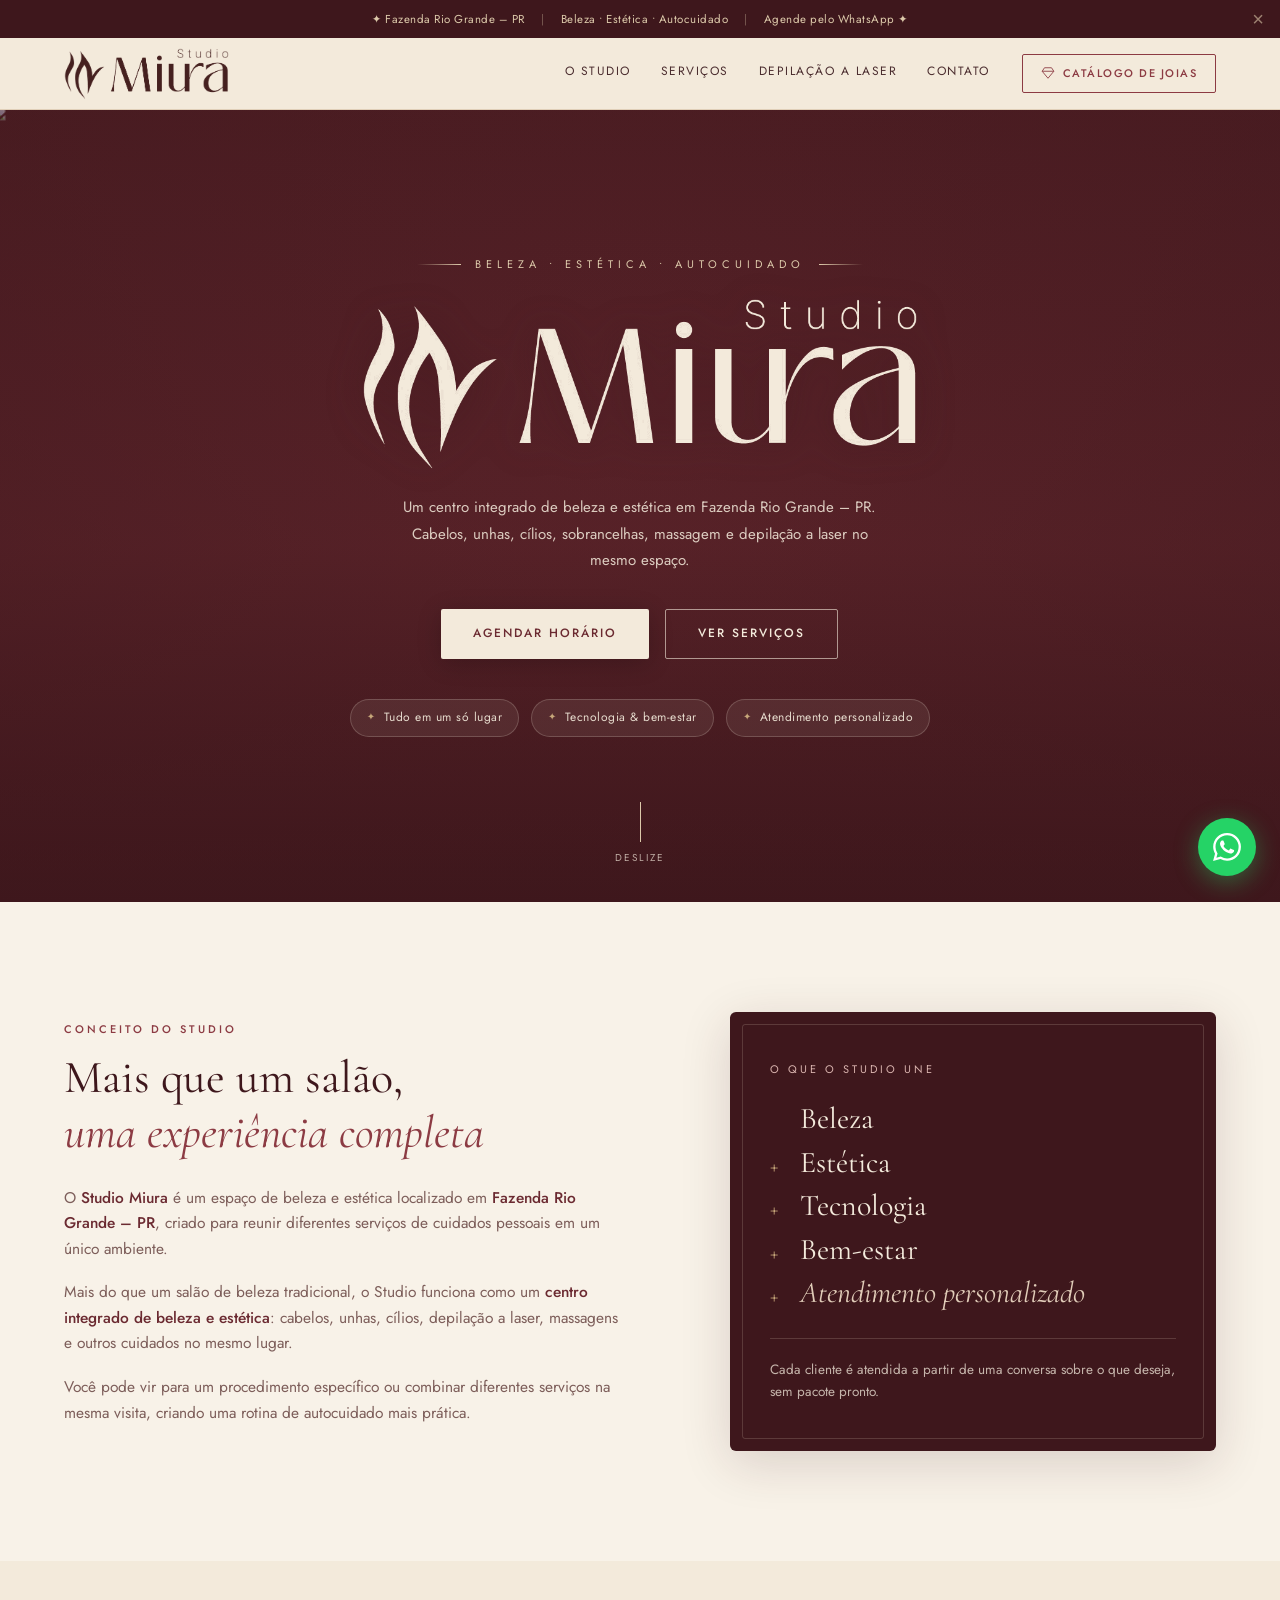
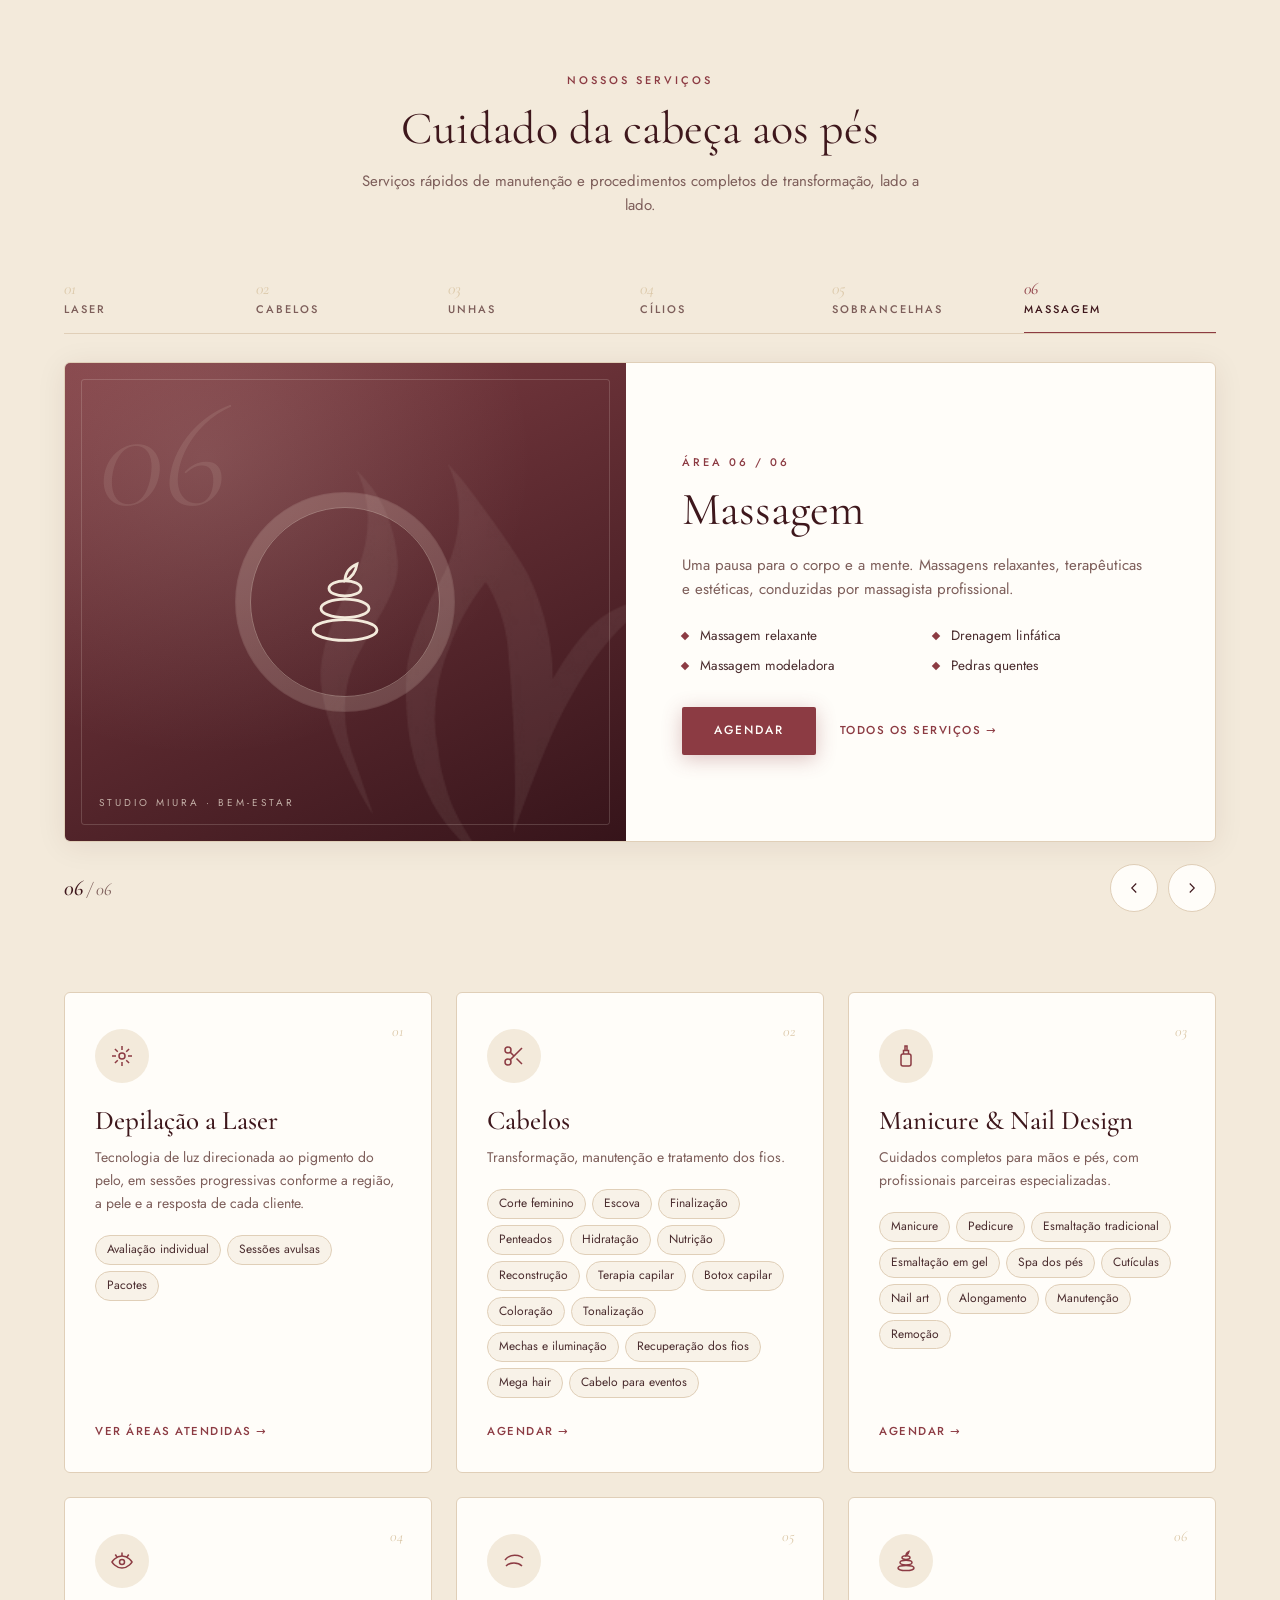
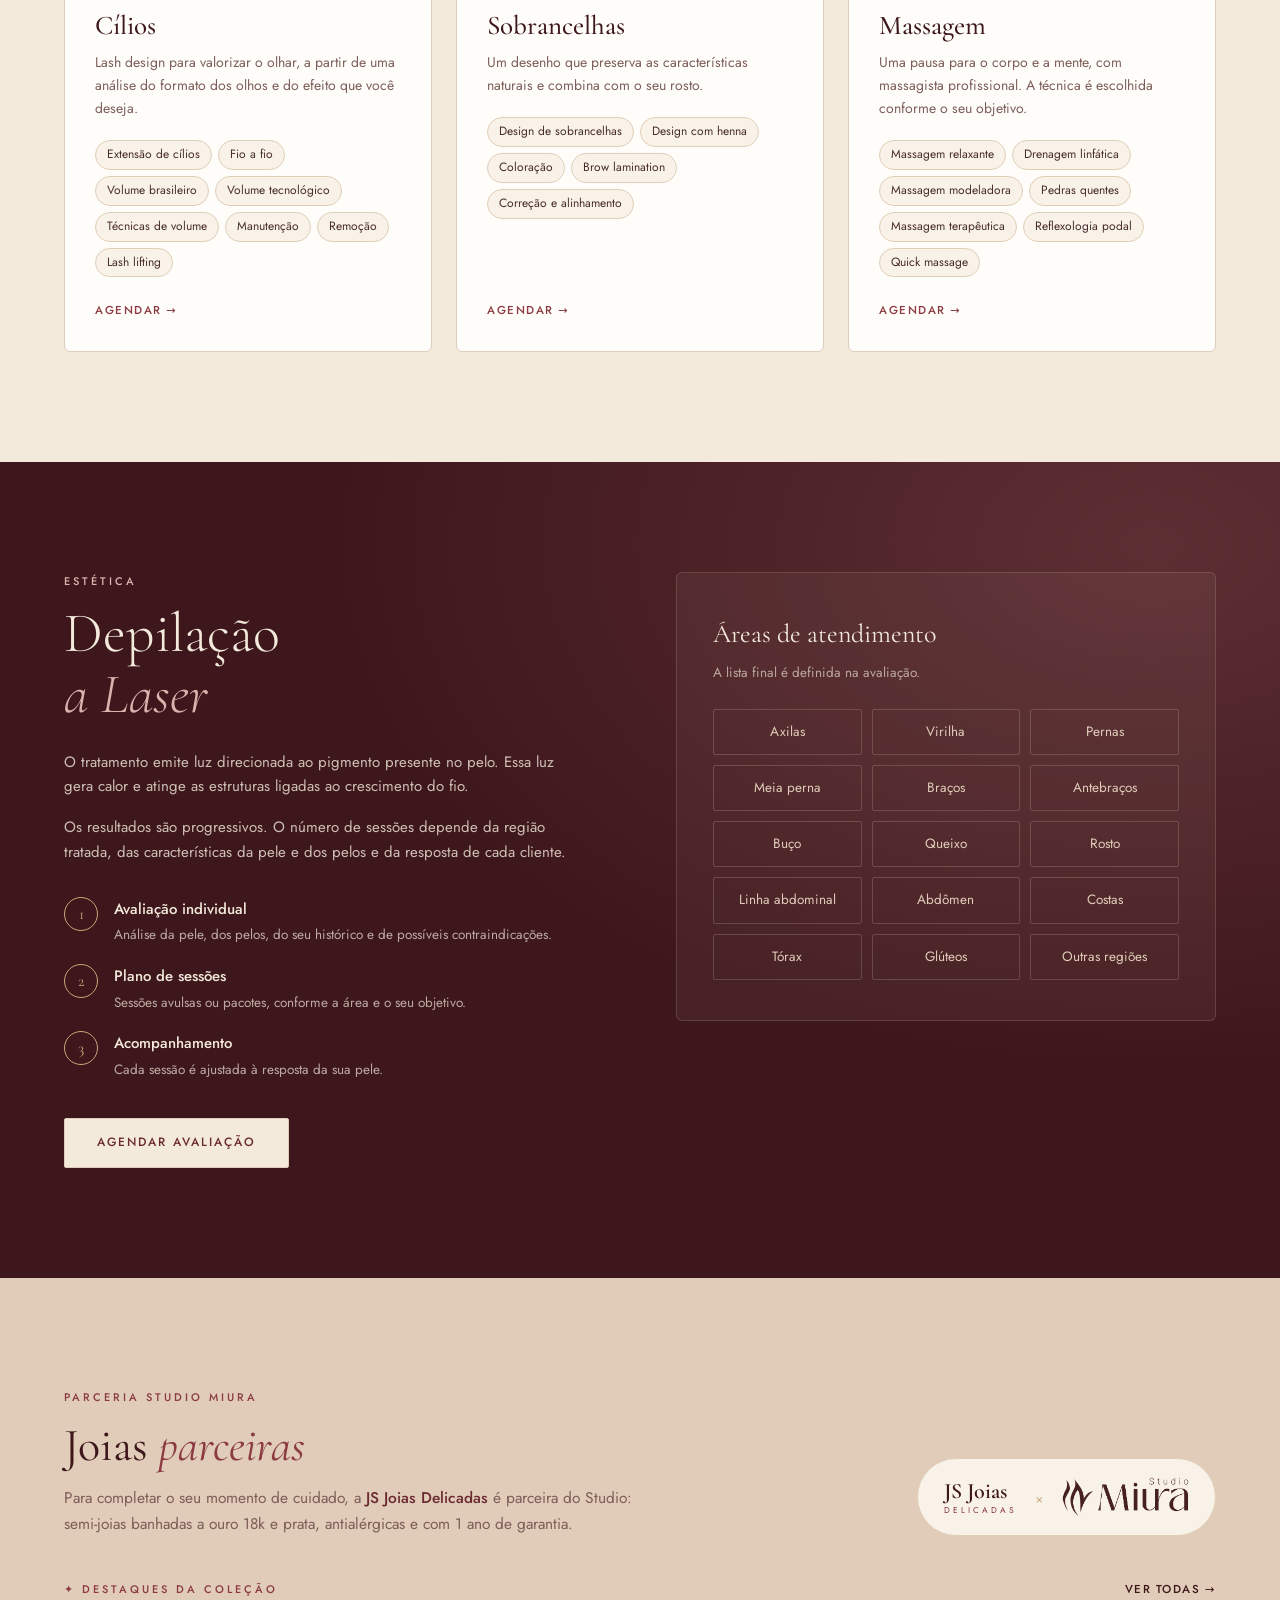
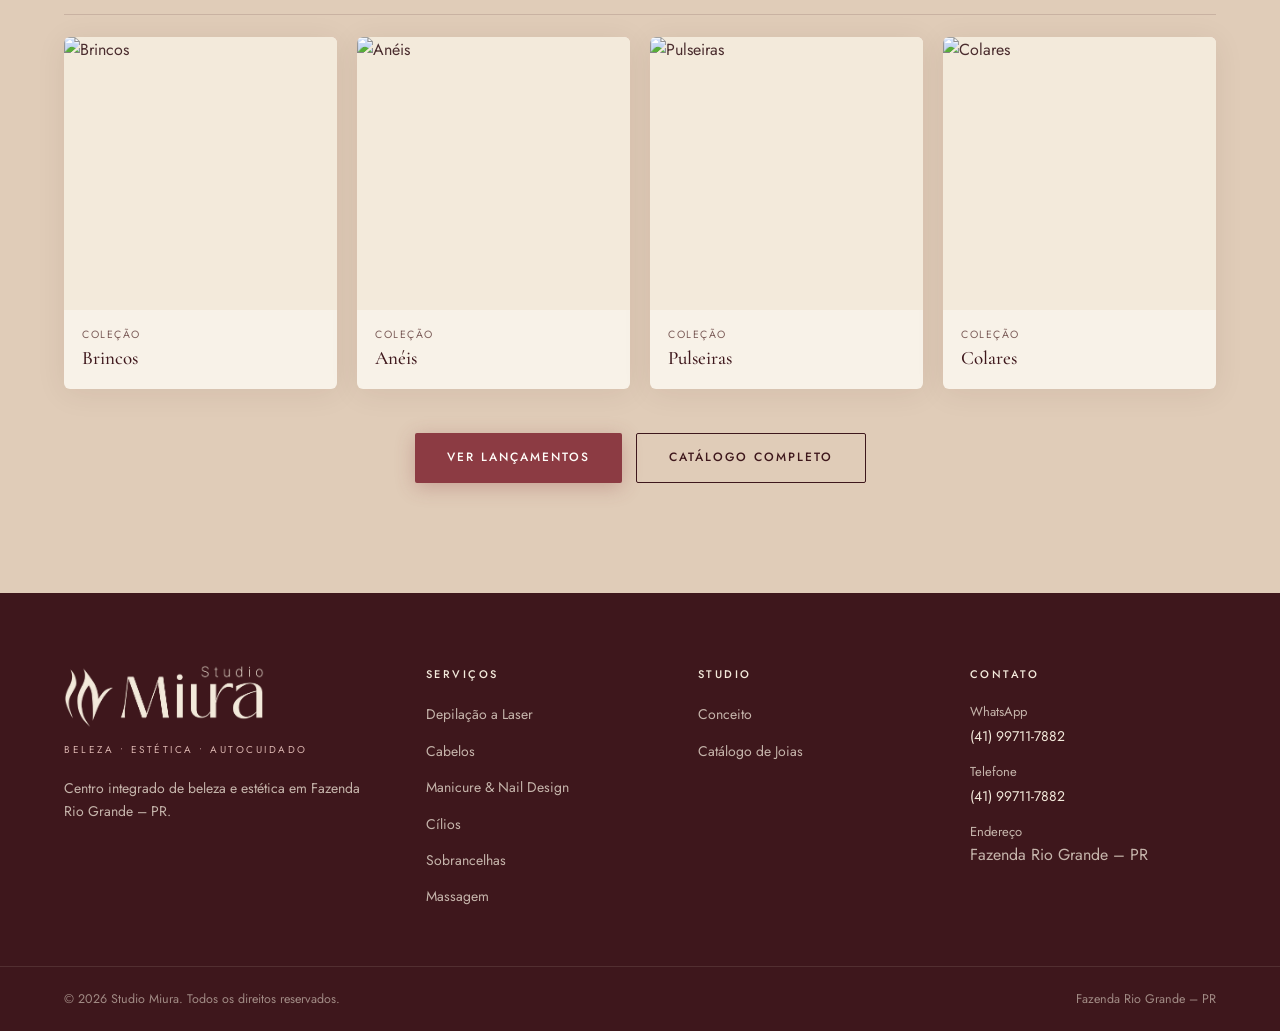
==== commit 16d89ed0: "Apresentar as joias como parceiras do Studio, com vitrine dos lançamentos Na página do Studio, o ban" ====
--- a/index.html
+++ b/index.html
@@ -392,26 +392,36 @@
         </div>
     </section>
 
-    <!-- JOIAS: botão para o catálogo -->
+    <!-- JOIAS PARCEIRAS: vitrine dos lançamentos do catálogo -->
     <section class="joias-section" id="joias">
         <div class="container">
-            <a href="joias.html" class="joias-banner reveal">
-                <div class="joias-images">
-                    <div><img src="imagens/categoria-brincos.jpg" alt="Brinco argola dourado com coração de zircônia" loading="lazy"></div>
-                    <div><img src="imagens/categoria-aneis.jpg" alt="Anel dourado trançado cravejado" loading="lazy"></div>
-                    <div><img src="imagens/categoria-pulseiras.jpg" alt="Pulseira dourada com corações entrelaçados" loading="lazy"></div>
-                    <div><img src="imagens/categoria-colares.jpg" alt="Colar dourado com pingente solitário" loading="lazy"></div>
-                </div>
-                <div class="joias-content">
-                    <div class="section-label">Também no Studio</div>
-                    <h2 class="section-title">Catálogo de <em>Joias</em></h2>
-                    <p>Para completar o seu momento de cuidado: semi-joias delicadas banhadas a ouro 18k e prata, com pronta-entrega.</p>
-                    <ul class="joias-perks">
-                        <li>Antialérgicas</li><li>1 ano de garantia</li><li>Peças únicas</li>
-                    </ul>
-                    <span class="btn btn-marsala">Ver Catálogo de Joias →</span>
-                </div>
-            </a>
+            <div class="partner-head reveal">
+                <div class="partner-intro">
+                    <div class="section-label">Parceria Studio Miura</div>
+                    <h2 class="section-title" id="joiasTitle">Joias <em>parceiras</em></h2>
+                    <p class="partner-text" id="joiasText">Para completar o seu momento de cuidado, a <strong>JS Joias Delicadas</strong> é parceira do Studio: semi-joias banhadas a ouro 18k e prata, antialérgicas e com 1 ano de garantia.</p>
+                </div>
+                <div class="partner-lockup" aria-hidden="true">
+                    <span class="pl-brand">JS Joias<small>Delicadas</small></span>
+                    <span class="pl-x">×</span>
+                    <img src="img/studio/logo-miura.png" alt="" class="pl-logo" width="906" height="286">
+                </div>
+            </div>
+
+            <div class="partner-strip-head reveal">
+                <span class="partner-strip-label" id="joiasStripLabel">✦ Destaques da coleção</span>
+                <a href="joias.html" class="partner-strip-link" id="joiasStripLink">Ver todas →</a>
+            </div>
+            <div class="partner-grid reveal" id="joiasGrid">
+                <a href="joias.html" class="partner-card"><div class="pc-img"><img src="imagens/categoria-brincos.jpg" alt="Brincos" loading="lazy"></div><div class="pc-info"><span class="pc-tag">Coleção</span><h3>Brincos</h3></div></a>
+                <a href="joias.html" class="partner-card"><div class="pc-img"><img src="imagens/categoria-aneis.jpg" alt="Anéis" loading="lazy"></div><div class="pc-info"><span class="pc-tag">Coleção</span><h3>Anéis</h3></div></a>
+                <a href="joias.html" class="partner-card"><div class="pc-img"><img src="imagens/categoria-pulseiras.jpg" alt="Pulseiras" loading="lazy"></div><div class="pc-info"><span class="pc-tag">Coleção</span><h3>Pulseiras</h3></div></a>
+                <a href="joias.html" class="partner-card"><div class="pc-img"><img src="imagens/categoria-colares.jpg" alt="Colares" loading="lazy"></div><div class="pc-info"><span class="pc-tag">Coleção</span><h3>Colares</h3></div></a>
+            </div>
+            <div class="partner-ctas reveal">
+                <a href="joias.html#lancamentos" class="btn btn-marsala" id="joiasCta">Ver Lançamentos</a>
+                <a href="joias.html" class="btn btn-outline">Catálogo Completo</a>
+            </div>
         </div>
     </section>
     </main>
@@ -474,6 +484,8 @@
         <span class="wa-tooltip">Agendar no Studio ✦</span>
     </a>
 
+    <script src="data/catalogo-auto.js"></script>
+    <script src="data/produtos.js"></script>
     <script src="data/studio.js"></script>
     <script src="studio-icones.js"></script>
     <script src="studio-app.js"></script>
--- a/studio.css
+++ b/studio.css
@@ -1034,54 +1034,136 @@
 .areas-grid li.more { grid-column: 1 / -1; font-style: italic; color: rgba(243,234,219,0.6); }
 
 /* ===========================
-   JOIAS (botão para o catálogo)
+   JOIAS PARCEIRAS (vitrine dos lançamentos do catálogo)
    =========================== */
 .joias-section { padding: 110px 0; background: var(--cream-aged); }
-.joias-banner {
+.partner-head {
+  display: flex;
+  align-items: flex-end;
+  justify-content: space-between;
+  gap: 40px;
+  margin-bottom: 44px;
+}
+.partner-intro { max-width: 600px; }
+.partner-text { font-size: 15.5px; color: var(--text-light); }
+.partner-text strong { color: var(--marsala-dark); font-weight: 500; }
+.partner-lockup {
+  flex-shrink: 0;
+  display: flex;
+  align-items: center;
+  gap: 18px;
+  padding: 18px 26px;
+  background: var(--cream-light);
+  border: 1px solid var(--border);
+  border-radius: 999px;
+}
+.pl-brand {
+  display: flex;
+  flex-direction: column;
+  font-family: var(--font-serif);
+  font-size: 22px;
+  font-weight: 600;
+  line-height: 1;
+  color: var(--marsala-deep);
+}
+.pl-brand small {
+  font-family: var(--font-sans);
+  font-size: 8.5px;
+  font-weight: 400;
+  letter-spacing: 3px;
+  text-transform: uppercase;
+  color: var(--marsala);
+  margin-top: 4px;
+}
+.pl-x { font-family: var(--font-serif); font-style: italic; font-size: 22px; color: var(--antique); }
+.pl-logo { height: 40px; width: auto; }
+
+.partner-strip-head {
+  display: flex;
+  align-items: baseline;
+  justify-content: space-between;
+  gap: 16px;
+  padding-bottom: 14px;
+  margin-bottom: 22px;
+  border-bottom: 1px solid rgba(62,23,28,0.14);
+}
+.partner-strip-label {
+  font-size: 11px;
+  font-weight: 500;
+  letter-spacing: 3px;
+  text-transform: uppercase;
+  color: var(--marsala);
+}
+.partner-strip-link {
+  font-size: 11.5px;
+  font-weight: 500;
+  letter-spacing: 1.5px;
+  text-transform: uppercase;
+  color: var(--marsala-deep);
+  border-bottom: 1px solid transparent;
+  transition: var(--transition);
+}
+.partner-strip-link:hover { border-bottom-color: var(--marsala-deep); }
+
+/* --n = quantas peças vieram (até 4): com menos, os cartões ficam centralizados */
+.partner-grid {
   display: grid;
-  grid-template-columns: 1fr 1fr;
+  grid-template-columns: repeat(var(--n, 4), minmax(0, 283px));
+  justify-content: center;
+  gap: 20px;
+}
+.partner-card {
+  display: flex;
+  flex-direction: column;
   background: var(--cream-light);
   border-radius: var(--radius);
   overflow: hidden;
   box-shadow: var(--shadow);
   transition: var(--transition);
 }
-.joias-banner:hover { box-shadow: var(--shadow-hover); transform: translateY(-3px); }
-.joias-images {
-  display: grid;
-  grid-template-columns: 1fr 1fr;
-  grid-template-rows: 1fr 1fr;
-  gap: 4px;
-  min-height: 460px;
-}
-.joias-images > div { position: relative; overflow: hidden; }
-.joias-images img {
-  position: absolute;
-  inset: 0;
-  width: 100%;
-  height: 100%;
-  object-fit: cover;
-  transition: transform 0.8s ease;
-}
-.joias-banner:hover .joias-images img { transform: scale(1.04); }
-.joias-content {
-  padding: 56px 52px;
-  display: flex;
-  flex-direction: column;
-  justify-content: center;
-  align-items: flex-start;
-}
-.joias-content .section-title { margin-bottom: 16px; }
-.joias-content p { font-size: 15px; color: var(--text-light); margin-bottom: 14px; max-width: 420px; }
-.joias-perks { display: flex; flex-wrap: wrap; gap: 8px; margin: 10px 0 30px; }
-.joias-perks li {
-  font-size: 12px;
-  color: var(--marsala-dark);
-  border: 1px solid var(--rose-dust);
-  padding: 5px 12px;
-  border-radius: 999px;
-}
-
+.partner-card:hover { transform: translateY(-4px); box-shadow: var(--shadow-hover); }
+.pc-img { position: relative; aspect-ratio: 1 / 1; overflow: hidden; background: var(--cream); }
+.pc-img img { width: 100%; height: 100%; object-fit: cover; transition: transform 0.8s ease; }
+.partner-card:hover .pc-img img { transform: scale(1.05); }
+.pc-badge {
+  position: absolute;
+  top: 12px;
+  left: 12px;
+  padding: 5px 11px;
+  background: var(--marsala);
+  color: var(--cream);
+  font-size: 9.5px;
+  font-weight: 500;
+  letter-spacing: 1.5px;
+  text-transform: uppercase;
+  border-radius: 2px;
+}
+.pc-info { padding: 16px 18px 20px; display: flex; flex-direction: column; gap: 3px; }
+.pc-tag { font-size: 10.5px; letter-spacing: 1.5px; text-transform: uppercase; color: var(--text-light); }
+.pc-info h3 {
+  font-family: var(--font-serif);
+  font-size: 19px;
+  font-weight: 500;
+  line-height: 1.2;
+  color: var(--marsala-deep);
+}
+.pc-price { font-size: 14px; font-weight: 500; color: var(--marsala); margin-top: 4px; }
+
+.partner-ctas { display: flex; justify-content: center; gap: 14px; flex-wrap: wrap; margin-top: 44px; }
+
+@media (max-width: 900px) {
+  .partner-head { flex-direction: column; align-items: flex-start; gap: 24px; }
+  .partner-grid { grid-template-columns: repeat(2, minmax(0, 1fr)); gap: 14px; }
+}
+@media (max-width: 640px) {
+  .joias-section { padding: 80px 0; }
+  .partner-lockup { padding: 12px 18px; gap: 12px; }
+  .pl-brand { font-size: 18px; }
+  .pl-logo { height: 32px; }
+  .pc-info { padding: 12px 12px 14px; }
+  .pc-info h3 { font-size: 16px; }
+  .partner-ctas .btn { width: 100%; }
+}
 /* ===========================
    FOOTER
    =========================== */
@@ -1181,18 +1263,14 @@
   .brand { justify-content: center; }
   .nav-container { gap: 12px; }
   .concept-grid,
-  .laser-inner,
-  .joias-banner { grid-template-columns: 1fr; gap: 48px; }
-  .joias-banner { gap: 0; }
-  .joias-images { min-height: 0; aspect-ratio: 1 / 1; }
-  .joias-content { padding: 44px 32px; }
+  .laser-inner { grid-template-columns: 1fr; gap: 48px; }
 }
 
 @media (max-width: 640px) {
   .announcement-inner .hide-sm { display: none; }
   .hero-eyebrow { letter-spacing: 3px; gap: 10px; }
   .hero-eyebrow::before, .hero-eyebrow::after { width: 24px; }
-  .concept-section, .services-section, .laser-section, .joias-section { padding: 80px 0; }
+  .concept-section, .services-section, .laser-section { padding: 80px 0; }
   .services-grid { grid-template-columns: 1fr; }
   .concept-card { padding: 40px 28px; }
   .laser-areas { padding: 32px 22px; }
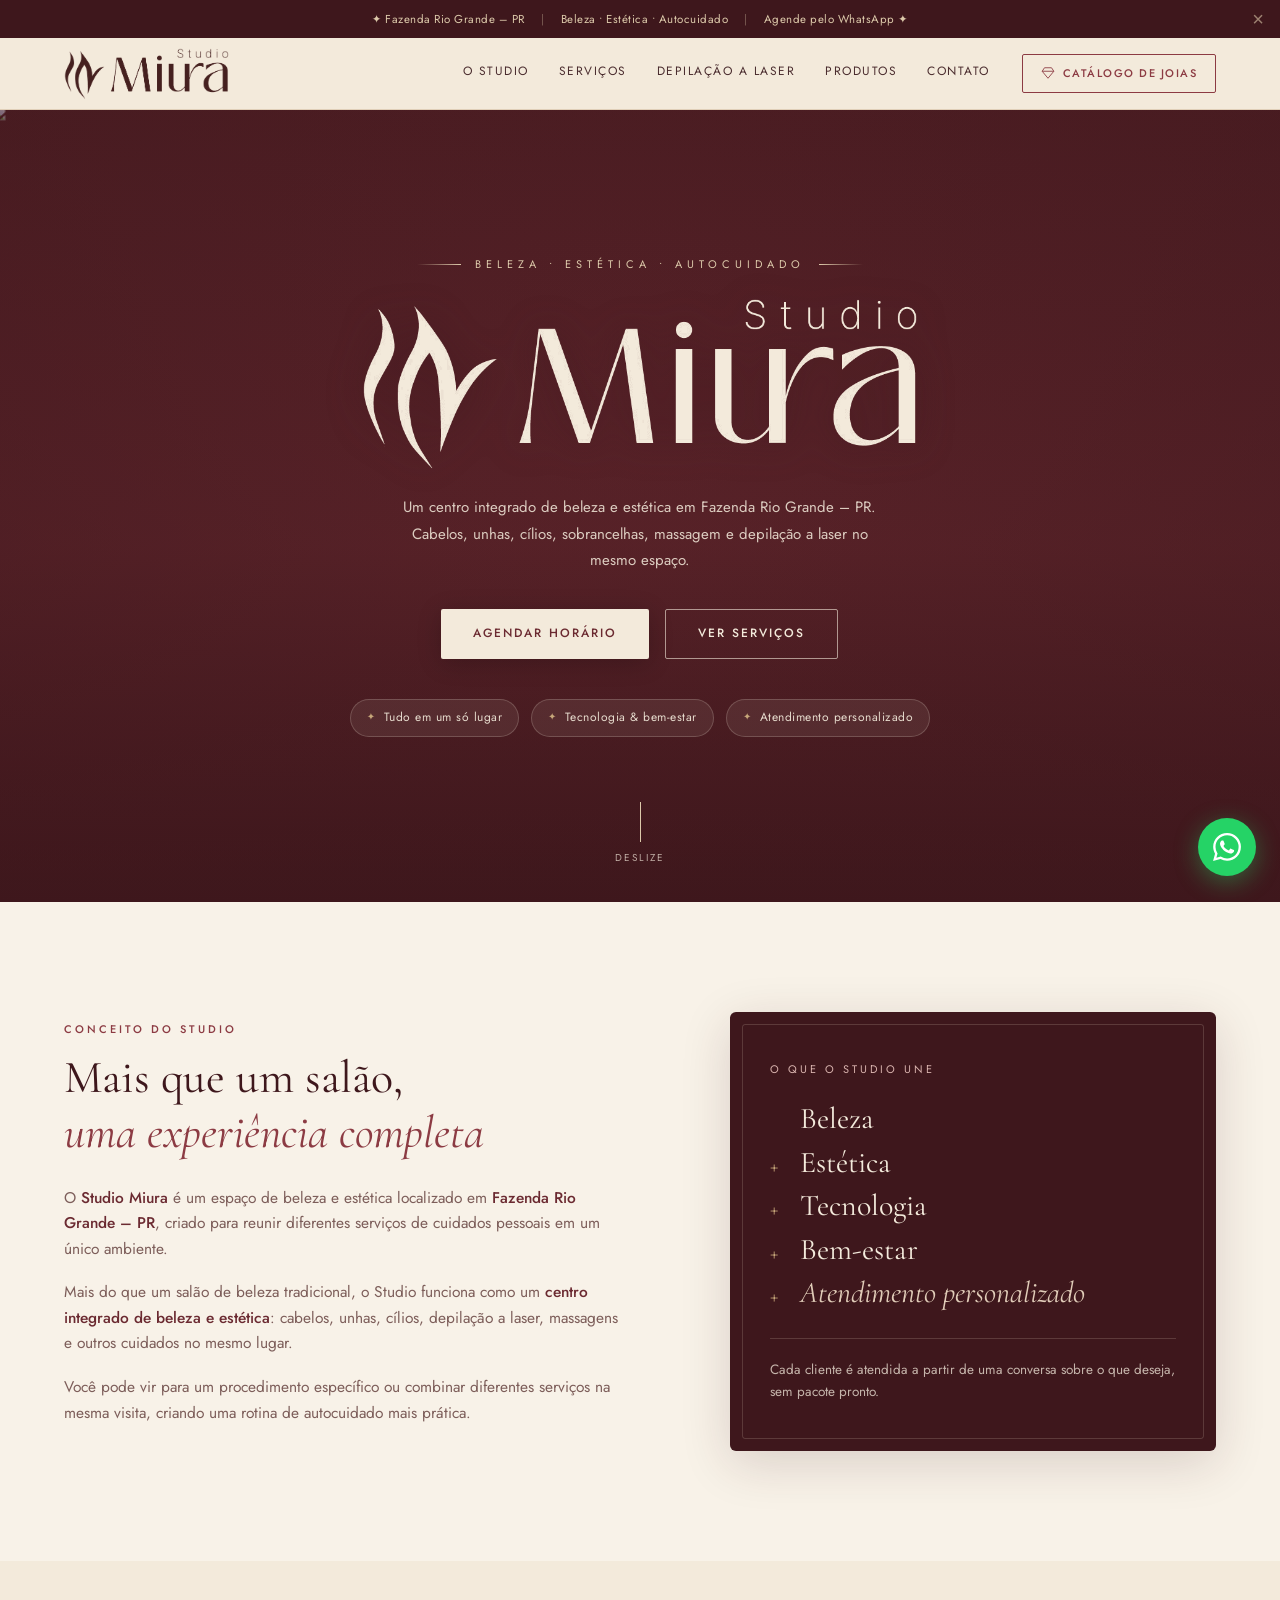
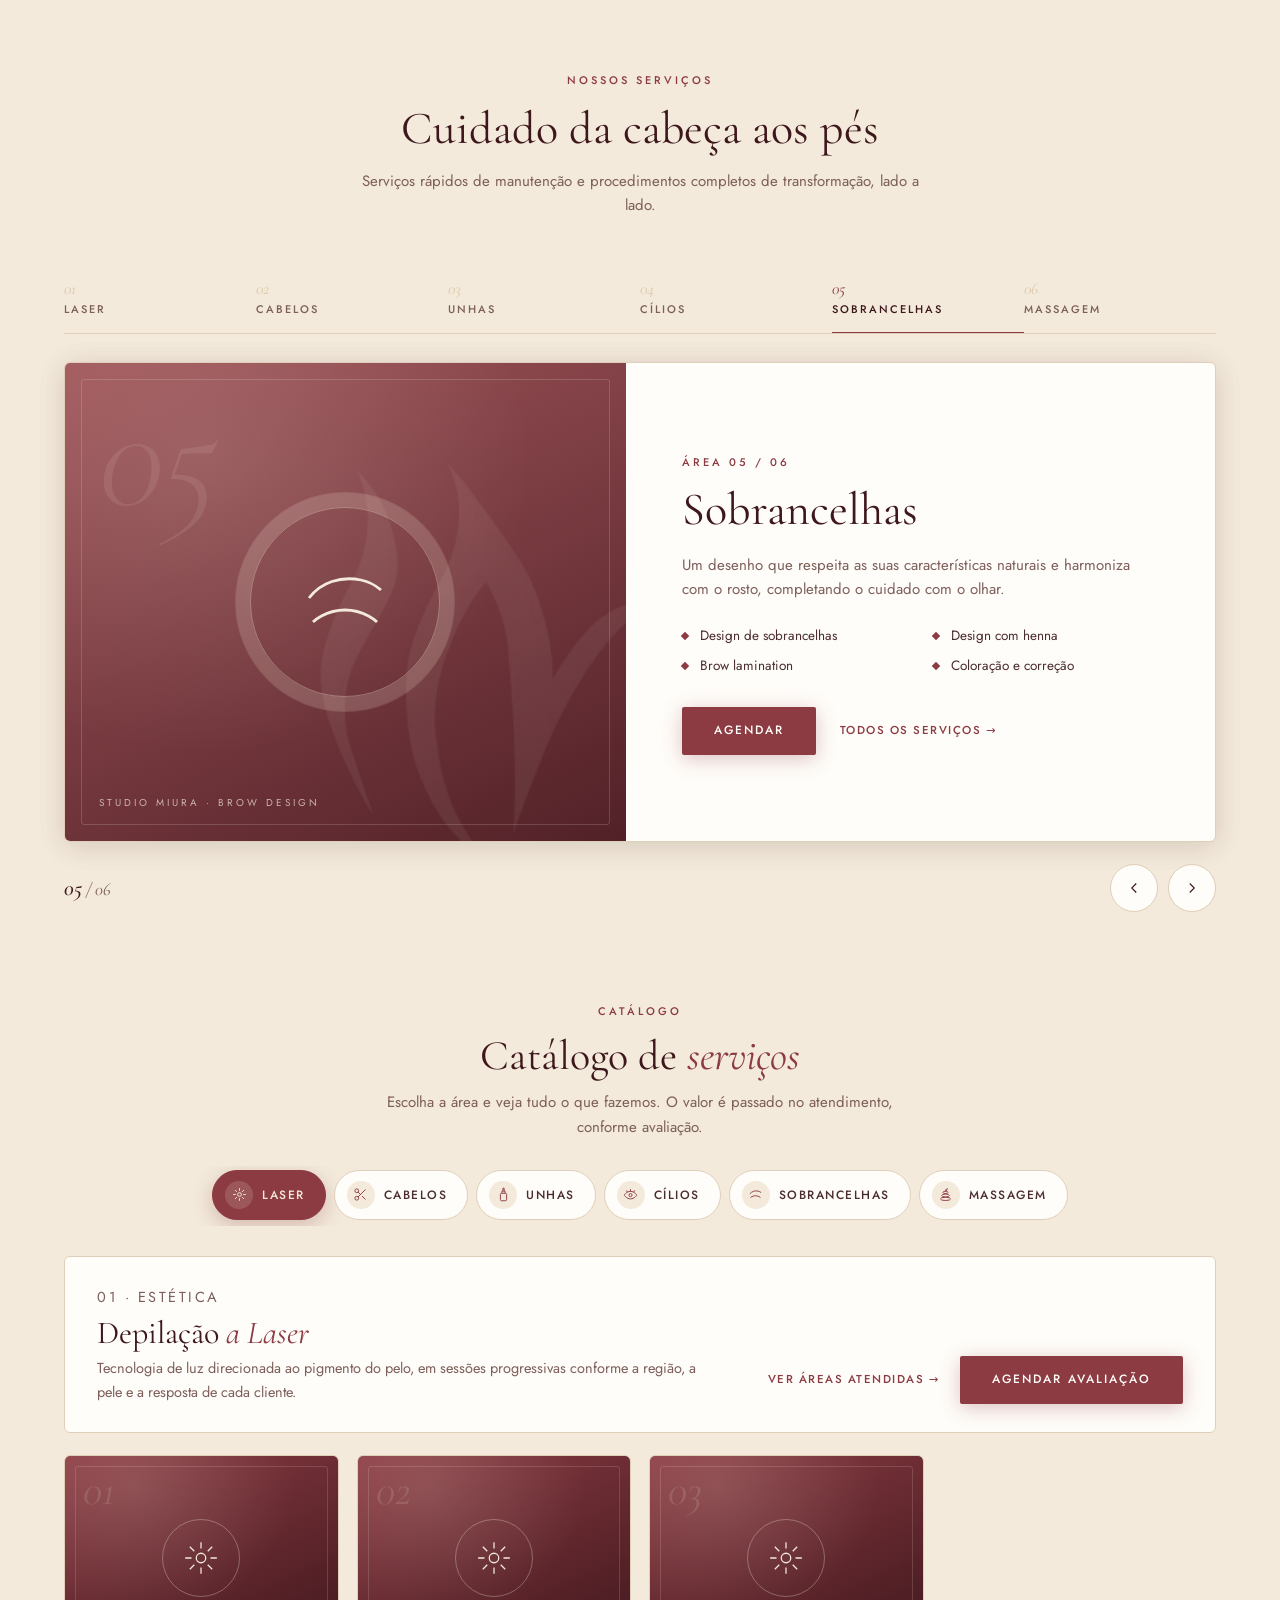
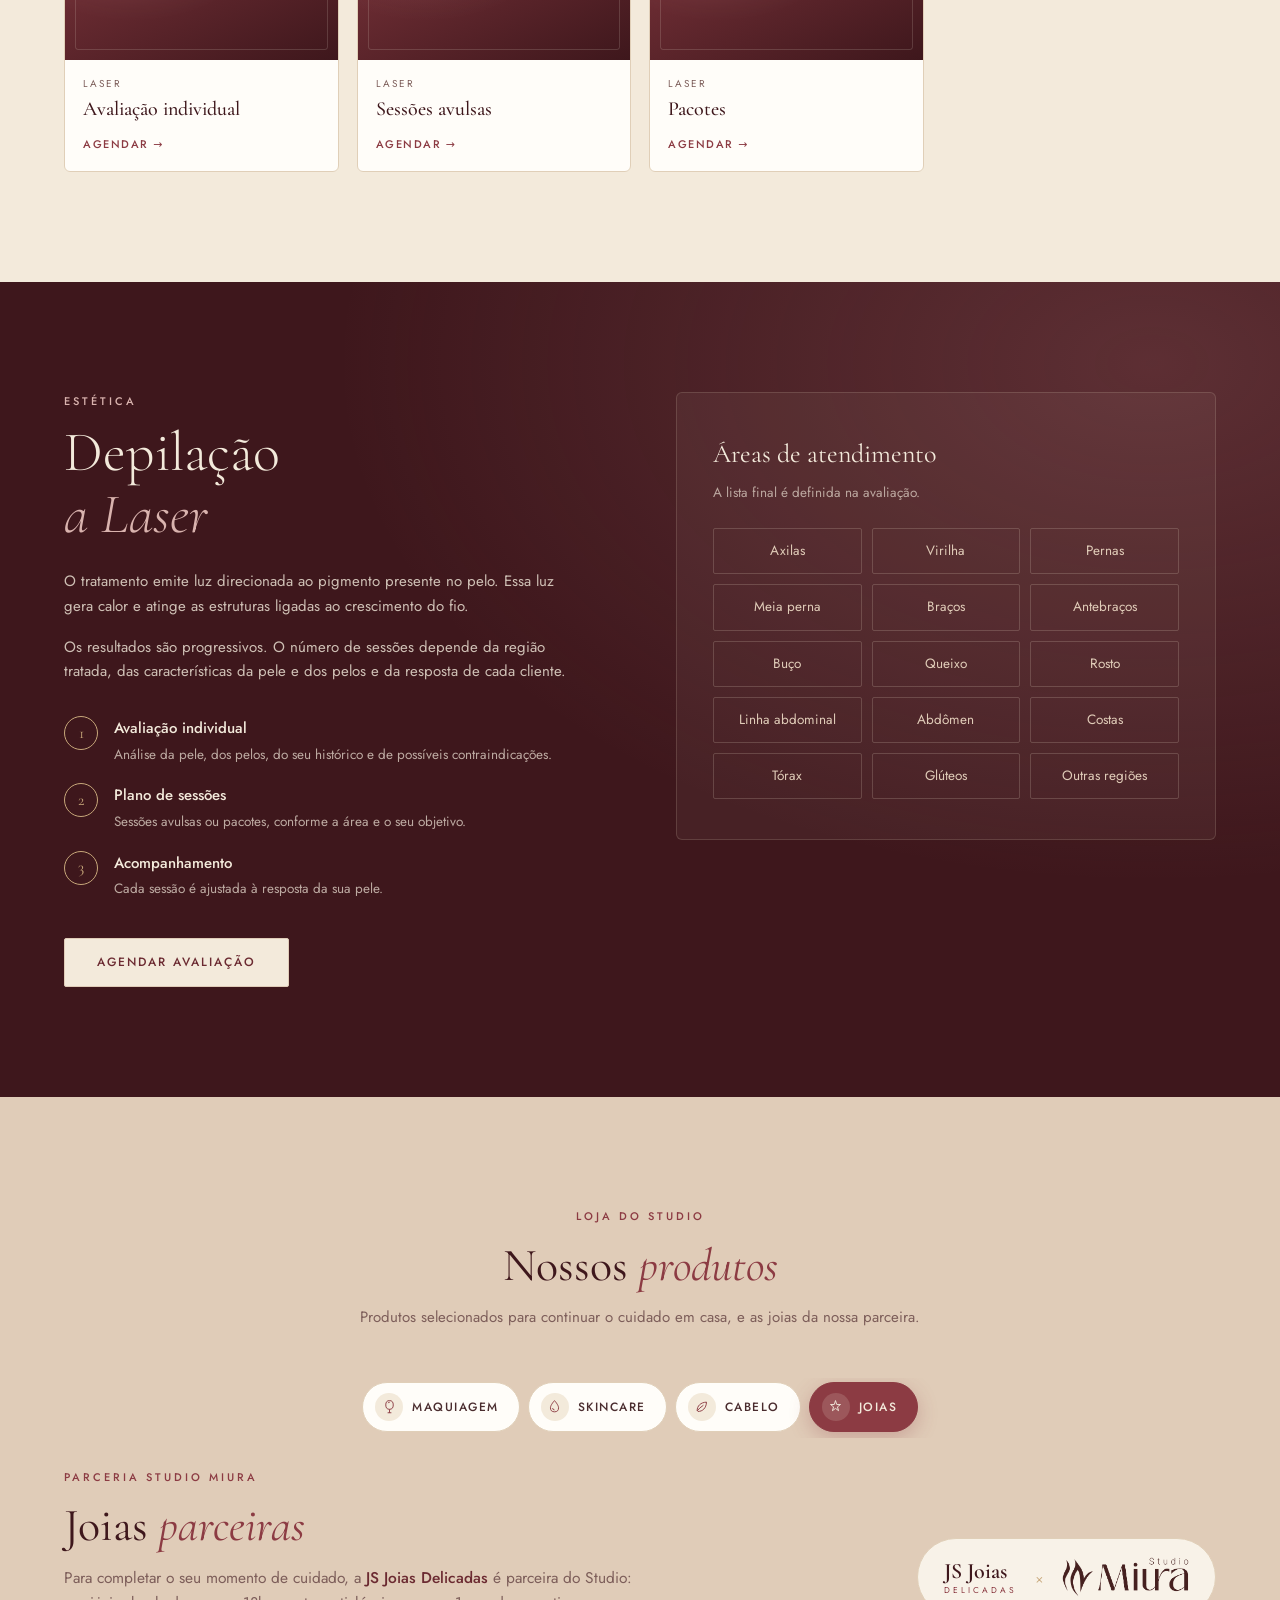
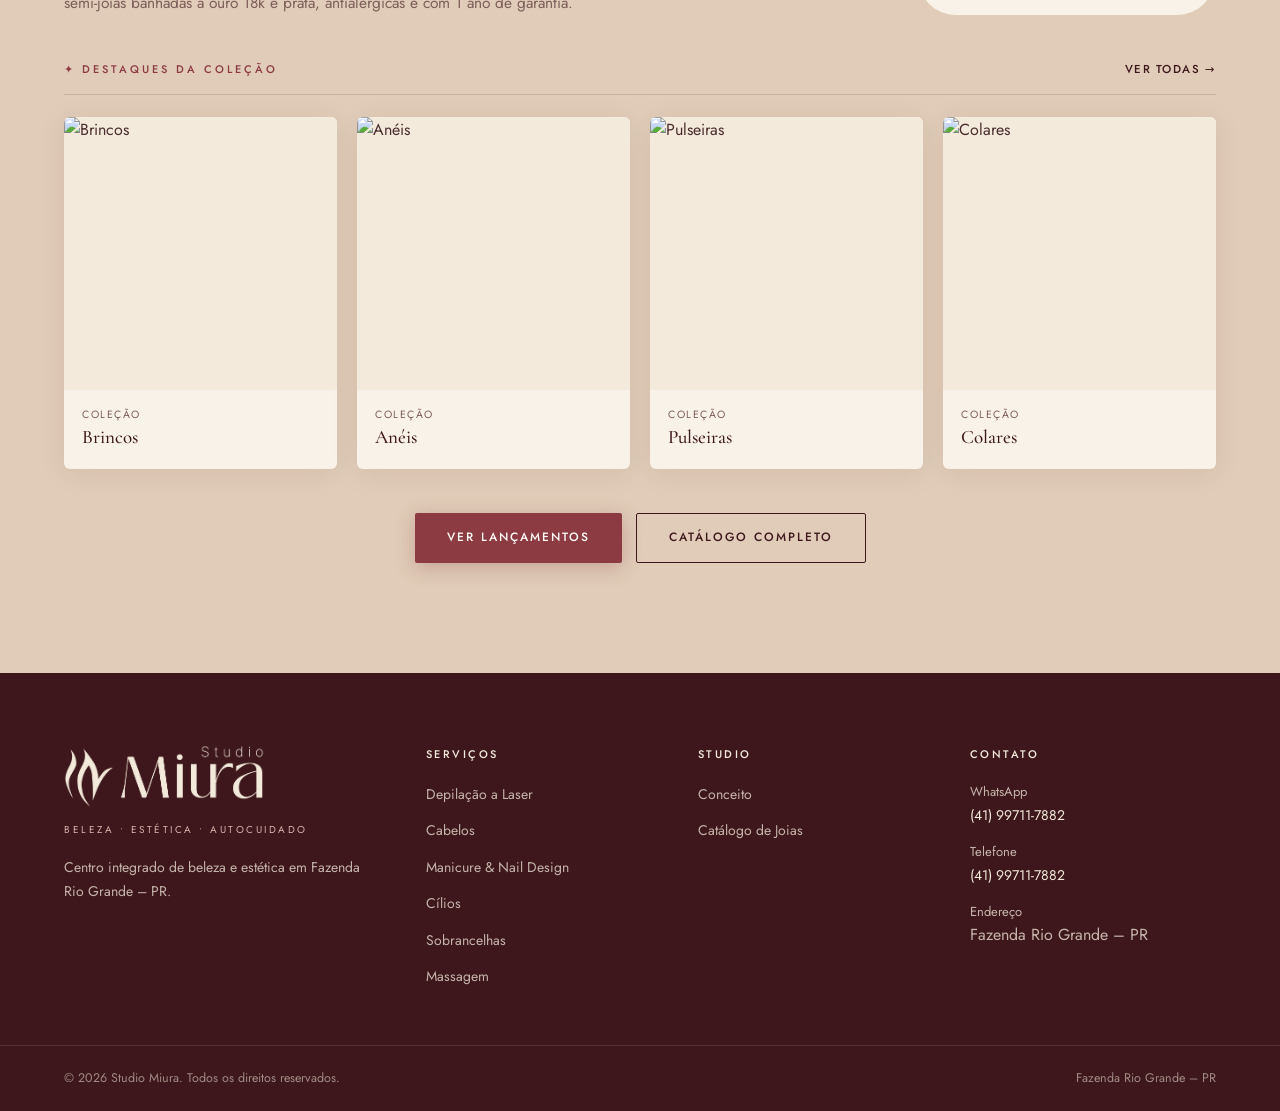
==== commit 5d4d2bb4: "Catálogo de serviços com abas e seção de produtos com Maquiagem, Skincare, Cabelo e Joias A grade de" ====
--- a/index.html
+++ b/index.html
@@ -49,6 +49,7 @@
                 <a href="#studio" class="nav-link">O Studio</a>
                 <a href="#servicos" class="nav-link">Serviços</a>
                 <a href="#laser" class="nav-link">Depilação a Laser</a>
+                <a href="#produtos" class="nav-link">Produtos</a>
                 <a href="#contato" class="nav-link">Contato</a>
             </nav>
             <div class="nav-actions">
@@ -69,6 +70,7 @@
             <a href="#studio" class="mobile-nav-link">O Studio</a>
             <a href="#servicos" class="mobile-nav-link">Serviços</a>
             <a href="#laser" class="mobile-nav-link">Depilação a Laser</a>
+            <a href="#produtos" class="mobile-nav-link">Produtos</a>
             <a href="#contato" class="mobile-nav-link">Contato</a>
         </nav>
         <a href="joias.html" class="btn btn-outline">✦ Catálogo de Joias</a>
@@ -286,8 +288,16 @@
                     </div>
                 </div>
             </div>
-
-            <div class="services-grid" id="servicesGrid">
+            <!-- CATÁLOGO DE SERVIÇOS -->
+            <div class="svc-catalog" id="svcCatalog">
+                <div class="svc-catalog-head reveal">
+                    <div class="section-label">Catálogo</div>
+                    <h3 class="svc-catalog-title" id="svcTitle">Catálogo de <em>serviços</em></h3>
+                    <p class="svc-catalog-sub" id="svcSub">Escolha a área e veja tudo o que fazemos. O valor é passado no atendimento, conforme avaliação.</p>
+                </div>
+                <div class="cat-tabs reveal" role="tablist" aria-label="Áreas do catálogo" id="svcTabs"></div>
+                <div class="cat-panes" id="svcPanes">
+                    <div class="services-grid" id="servicesGrid">
 
                 <article class="service-card reveal" id="card-laser">
                     <span class="service-num">01</span>
@@ -355,6 +365,8 @@
                     <a href="https://wa.me/5541997117882?text=Ol%C3%A1!%20Gostaria%20de%20agendar%20uma%20massagem." target="_blank" rel="noopener" class="service-link">Agendar →</a>
                 </article>
 
+                    </div>
+                </div>
             </div>
         </div>
     </section>
@@ -392,9 +404,17 @@
         </div>
     </section>
 
-    <!-- JOIAS PARCEIRAS: vitrine dos lançamentos do catálogo -->
-    <section class="joias-section" id="joias">
+    <!-- PRODUTOS: abas Maquiagem / Skincare / Cabelo (painel) e Joias (catálogo parceiro) -->
+    <section class="joias-section products-studio" id="produtos">
         <div class="container">
+            <div class="section-head reveal">
+                <div class="section-label">Loja do Studio</div>
+                <h2 class="section-title" id="prodTitle">Nossos <em>produtos</em></h2>
+                <p class="section-subtitle" id="prodSub">Produtos selecionados para continuar o cuidado em casa, e as joias da nossa parceira.</p>
+            </div>
+            <div class="cat-tabs cat-tabs-center reveal" role="tablist" aria-label="Categorias de produtos" id="prodTabs"></div>
+            <div class="cat-panes" id="prodPanes">
+                <div class="cat-pane" id="joias" role="tabpanel">
             <div class="partner-head reveal">
                 <div class="partner-intro">
                     <div class="section-label">Parceria Studio Miura</div>
@@ -421,6 +441,8 @@
             <div class="partner-ctas reveal">
                 <a href="joias.html#lancamentos" class="btn btn-marsala" id="joiasCta">Ver Lançamentos</a>
                 <a href="joias.html" class="btn btn-outline">Catálogo Completo</a>
+            </div>
+                </div>
             </div>
         </div>
     </section>
--- a/studio.css
+++ b/studio.css
@@ -1295,8 +1295,9 @@
 /* Selo de prévia: aparece só no navegador de quem salvou a prévia no painel */
 .preview-flag {
   position: fixed;
-  left: 16px;
-  bottom: 16px;
+  left: 50%;
+  top: 12px;
+  transform: translateX(-50%);
   z-index: 300;
   display: flex;
   align-items: center;
@@ -1318,4 +1319,379 @@
   border-radius: 999px;
   cursor: pointer;
 }
-.preview-flag button:hover { background: var(--cream); color: var(--marsala-deep); }+.preview-flag button:hover { background: var(--cream); color: var(--marsala-deep); }
+/* ===========================
+   BOTÃO FLUTUANTE "LANÇAMENTOS"
+   Pílula marsala no canto esquerdo (o WhatsApp fica no direito): entra
+   depois da capa, tem um brilho que passa, estrela girando e um anel que
+   pulsa quando há lançamentos. Abre um painel com as fotos das peças.
+   =========================== */
+.launch-fab {
+  position: fixed;
+  left: 24px;
+  bottom: 24px;
+  z-index: 95;
+  opacity: 0;
+  transform: translateY(24px) scale(0.9);
+  transition: opacity 0.6s ease, transform 0.7s cubic-bezier(0.2, 0.9, 0.2, 1.2);
+  pointer-events: none;
+}
+.launch-fab.is-visible { opacity: 1; transform: none; pointer-events: auto; }
+
+.lf-btn {
+  position: relative;
+  display: inline-flex;
+  align-items: center;
+  gap: 10px;
+  padding: 13px 20px 13px 16px;
+  border: 1px solid rgba(243,234,219,0.25);
+  border-radius: 999px;
+  background: linear-gradient(135deg, var(--marsala) 0%, var(--marsala-deep) 100%);
+  color: var(--cream);
+  font-family: var(--font-sans);
+  font-size: 12px;
+  font-weight: 500;
+  letter-spacing: 2px;
+  text-transform: uppercase;
+  cursor: pointer;
+  overflow: hidden;
+  box-shadow: 0 10px 30px rgba(62,23,28,0.35);
+  transition: transform 0.35s cubic-bezier(0.2, 0.9, 0.2, 1.2), box-shadow 0.35s ease;
+}
+/* brilho que atravessa o botão */
+.lf-btn::before {
+  content: '';
+  position: absolute;
+  top: 0;
+  bottom: 0;
+  left: -60%;
+  width: 45%;
+  background: linear-gradient(100deg, transparent, rgba(255,255,255,0.28), transparent);
+  transform: skewX(-20deg);
+  animation: lfBrilho 3.6s ease-in-out infinite;
+}
+@keyframes lfBrilho { 0%, 55% { left: -60%; } 85%, 100% { left: 130%; } }
+.lf-btn:hover { transform: translateY(-3px) scale(1.03); box-shadow: 0 16px 40px rgba(62,23,28,0.45); }
+.lf-btn:active { transform: scale(0.97); }
+
+/* anel pulsante (só quando há lançamentos) */
+.launch-fab.has-new .lf-btn::after {
+  content: '';
+  position: absolute;
+  inset: -1px;
+  border-radius: inherit;
+  box-shadow: 0 0 0 0 rgba(185,118,122,0.6);
+  animation: lfPulso 2.4s ease-out infinite;
+  pointer-events: none;
+}
+@keyframes lfPulso { 0% { box-shadow: 0 0 0 0 rgba(185,118,122,0.55); } 100% { box-shadow: 0 0 0 16px rgba(185,118,122,0); } }
+
+.lf-spark {
+  position: relative;
+  display: inline-block;
+  font-size: 16px;
+  color: var(--antique);
+  animation: lfEstrela 5s linear infinite;
+}
+@keyframes lfEstrela {
+  0% { transform: rotate(0) scale(1); }
+  50% { transform: rotate(180deg) scale(1.25); }
+  100% { transform: rotate(360deg) scale(1); }
+}
+.lf-btn:hover .lf-spark { animation-duration: 1.4s; }
+.lf-label { position: relative; }
+.lf-count {
+  position: relative;
+  display: inline-flex;
+  align-items: center;
+  justify-content: center;
+  min-width: 22px;
+  height: 22px;
+  padding: 0 6px;
+  border-radius: 999px;
+  background: var(--cream);
+  color: var(--marsala-deep);
+  font-size: 11px;
+  letter-spacing: 0;
+}
+.launch-fab.is-open .lf-btn::before,
+.launch-fab.is-open .lf-btn::after { animation-play-state: paused; }
+
+/* Painel */
+.lf-panel {
+  position: absolute;
+  left: 0;
+  bottom: calc(100% + 14px);
+  width: 360px;
+  max-height: calc(100vh - 110px);
+  max-height: calc(100dvh - 110px);
+  overflow-y: auto;
+  padding: 22px 22px 20px;
+  background: var(--cream-light);
+  border: 1px solid var(--border);
+  border-radius: 14px;
+  box-shadow: 0 24px 60px rgba(30,8,12,0.28);
+  transform-origin: bottom left;
+  opacity: 0;
+  transform: translateY(12px) scale(0.94);
+  transition: opacity 0.25s ease, transform 0.35s cubic-bezier(0.2, 0.9, 0.2, 1.1);
+}
+.lf-panel.is-in { opacity: 1; transform: none; }
+.lf-head { display: flex; justify-content: space-between; align-items: flex-start; gap: 12px; margin-bottom: 16px; }
+.lf-kicker { font-size: 10px; letter-spacing: 2.5px; text-transform: uppercase; color: var(--marsala); margin-bottom: 4px; }
+.lf-head h3 { font-family: var(--font-serif); font-size: 26px; font-weight: 400; line-height: 1.1; color: var(--marsala-deep); }
+.lf-head h3 em { color: var(--marsala); }
+.lf-note { font-size: 12.5px; color: var(--text-light); margin-top: 4px; }
+.lf-close {
+  flex-shrink: 0;
+  width: 32px;
+  height: 32px;
+  border-radius: 50%;
+  border: 1px solid var(--border);
+  background: var(--white);
+  color: var(--marsala-deep);
+  font-size: 18px;
+  line-height: 1;
+  cursor: pointer;
+  transition: var(--transition);
+}
+.lf-close:hover { background: var(--marsala); border-color: var(--marsala); color: var(--cream); }
+.lf-items { display: grid; grid-template-columns: 1fr 1fr; gap: 12px; margin-bottom: 18px; }
+.lf-item {
+  display: flex;
+  flex-direction: column;
+  gap: 2px;
+  opacity: 0;
+  transform: translateY(10px);
+  transition: opacity 0.4s ease, transform 0.5s cubic-bezier(0.2, 0.8, 0.2, 1);
+}
+.lf-panel.is-in .lf-item { opacity: 1; transform: none; transition-delay: calc(0.08s + var(--i) * 0.07s); }
+.lf-img { display: block; aspect-ratio: 1 / 1; border-radius: 8px; overflow: hidden; background: var(--cream); margin-bottom: 6px; }
+.lf-img img { width: 100%; height: 100%; object-fit: cover; transition: transform 0.6s ease; }
+.lf-item:hover .lf-img img { transform: scale(1.07); }
+.lf-name { font-family: var(--font-serif); font-size: 15px; line-height: 1.2; color: var(--marsala-deep); }
+.lf-price { font-size: 12.5px; font-weight: 500; color: var(--marsala); }
+.lf-cta { width: 100%; }
+
+@media (max-width: 640px) {
+  .launch-fab { left: 16px; bottom: 18px; }
+  .lf-btn { padding: 12px 16px 12px 14px; font-size: 11px; letter-spacing: 1.5px; }
+  .lf-panel { position: fixed; left: 12px; right: 12px; bottom: 84px; width: auto; }
+}
+/* ===========================
+   ABAS DE CATÁLOGO (serviços e produtos)
+   =========================== */
+.cat-tabs {
+  display: flex;
+  gap: 8px;
+  overflow-x: auto;
+  scrollbar-width: none;
+  padding: 4px 2px 6px;
+  margin-bottom: 30px;
+}
+.cat-tabs::-webkit-scrollbar { display: none; }
+.cat-tabs-center { justify-content: center; }
+.cat-tab {
+  flex-shrink: 0;
+  display: inline-flex;
+  align-items: center;
+  gap: 9px;
+  padding: 10px 20px 10px 12px;
+  border: 1px solid var(--border);
+  border-radius: 999px;
+  background: var(--white);
+  font-family: var(--font-sans);
+  font-size: 12px;
+  font-weight: 500;
+  letter-spacing: 1.5px;
+  text-transform: uppercase;
+  color: var(--text);
+  cursor: pointer;
+  transition: var(--transition);
+}
+.ct-ico {
+  width: 28px;
+  height: 28px;
+  border-radius: 50%;
+  background: var(--cream);
+  color: var(--marsala);
+  display: inline-flex;
+  align-items: center;
+  justify-content: center;
+  transition: var(--transition);
+}
+.ct-ico svg { width: 15px; height: 15px; }
+.cat-tab:hover { border-color: var(--rose-dust); color: var(--marsala); }
+.cat-tab.is-active {
+  background: var(--marsala);
+  border-color: var(--marsala);
+  color: var(--cream);
+  box-shadow: 0 6px 20px rgba(140,59,67,0.28);
+}
+.cat-tab.is-active .ct-ico { background: rgba(243,234,219,0.16); color: var(--cream); }
+.cat-pane.is-in { animation: catEntra 0.5s ease both; }
+@keyframes catEntra { from { opacity: 0; transform: translateY(12px); } to { opacity: 1; transform: none; } }
+
+/* ---------- Catálogo de serviços ---------- */
+.svc-catalog { margin-top: 90px; }
+.svc-catalog-head { text-align: center; margin-bottom: 26px; }
+.svc-catalog-title {
+  font-family: var(--font-serif);
+  font-size: clamp(30px, 3.4vw, 42px);
+  font-weight: 400;
+  color: var(--marsala-deep);
+  line-height: 1.15;
+  margin-bottom: 10px;
+}
+.svc-catalog-title em { color: var(--marsala); }
+.svc-catalog-sub { font-size: 15px; color: var(--text-light); max-width: 560px; margin: 0 auto; }
+#svcCatalog .cat-tabs { justify-content: center; }
+
+.svc-pane-head {
+  display: flex;
+  align-items: flex-end;
+  justify-content: space-between;
+  gap: 28px;
+  padding: 28px 32px;
+  margin-bottom: 22px;
+  background: var(--white);
+  border: 1px solid var(--border);
+  border-radius: var(--radius);
+}
+.svc-pane-kicker { font-size: 10.5px; letter-spacing: 2.5px; text-transform: uppercase; color: var(--marsala); margin-bottom: 6px; }
+.svc-pane-head h4 { font-family: var(--font-serif); font-size: 32px; font-weight: 400; line-height: 1.1; color: var(--marsala-deep); margin-bottom: 6px; }
+.svc-pane-head h4 em { color: var(--marsala); }
+.svc-pane-head p { font-size: 14.5px; color: var(--text-light); max-width: 620px; }
+.svc-pane-actions { display: flex; align-items: center; gap: 20px; flex-shrink: 0; }
+
+.svc-grid { display: grid; grid-template-columns: repeat(4, minmax(0, 1fr)); gap: 18px; }
+.svc-card {
+  display: flex;
+  flex-direction: column;
+  background: var(--white);
+  border: 1px solid var(--border);
+  border-radius: var(--radius);
+  overflow: hidden;
+  transition: var(--transition);
+  animation: catEntra 0.5s ease both;
+  animation-delay: calc(min(var(--i), 11) * 0.04s);
+}
+.svc-card:hover { transform: translateY(-4px); box-shadow: var(--shadow-hover); border-color: var(--rose-dust); }
+.svc-art {
+  position: relative;
+  aspect-ratio: 4 / 3;
+  display: flex;
+  align-items: center;
+  justify-content: center;
+  overflow: hidden;
+  color: var(--cream);
+  background:
+    radial-gradient(ellipse at 25% 15%, rgba(243,234,219,0.16) 0%, transparent 55%),
+    linear-gradient(155deg, var(--g1) 0%, var(--g2) 100%);
+}
+.svc-art::before {
+  content: '';
+  position: absolute;
+  inset: 10px;
+  border: 1px solid rgba(243,234,219,0.16);
+  border-radius: 3px;
+  pointer-events: none;
+}
+.svc-art.has-photo::before { display: none; }
+.svc-art img { width: 100%; height: 100%; object-fit: cover; transition: transform 0.8s ease; }
+.svc-card:hover .svc-art img { transform: scale(1.05); }
+.svc-num {
+  position: absolute;
+  top: 12px;
+  left: 18px;
+  font-family: var(--font-serif);
+  font-style: italic;
+  font-size: 44px;
+  line-height: 1;
+  color: rgba(243,234,219,0.14);
+}
+.svc-ico {
+  width: 78px;
+  height: 78px;
+  border-radius: 50%;
+  border: 1px solid rgba(243,234,219,0.32);
+  display: flex;
+  align-items: center;
+  justify-content: center;
+  transition: transform 0.6s cubic-bezier(0.2, 0.8, 0.2, 1);
+}
+.svc-ico svg { width: 38px; height: 38px; }
+.svc-card:hover .svc-ico { transform: scale(1.08) rotate(-6deg); }
+.svc-info { padding: 16px 18px 18px; display: flex; flex-direction: column; gap: 4px; flex: 1; }
+.svc-area { font-size: 10px; letter-spacing: 2px; text-transform: uppercase; color: var(--text-light); }
+.svc-info h5 { font-family: var(--font-serif); font-size: 20px; font-weight: 500; line-height: 1.2; color: var(--marsala-deep); }
+.svc-info p { font-size: 13px; color: var(--text-light); }
+.svc-link {
+  margin-top: auto;
+  padding-top: 10px;
+  font-size: 11px;
+  font-weight: 500;
+  letter-spacing: 1.5px;
+  text-transform: uppercase;
+  color: var(--marsala);
+  align-self: flex-start;
+  transition: var(--transition);
+}
+.svc-link:hover { letter-spacing: 2.2px; }
+
+/* ---------- Produtos ---------- */
+.products-studio .section-head { margin-bottom: 8px; }
+.pc-placeholder {
+  width: 100%;
+  height: 100%;
+  display: flex;
+  align-items: center;
+  justify-content: center;
+  color: var(--marsala);
+  background: linear-gradient(155deg, var(--cream-light), var(--cream));
+}
+.pc-placeholder svg { width: 64px; height: 64px; opacity: 0.6; }
+.pc-desc { font-size: 13px; color: var(--text-light); line-height: 1.5; }
+.pc-link { margin-top: 6px; font-size: 11px; font-weight: 500; letter-spacing: 1.5px; text-transform: uppercase; color: var(--marsala-deep); }
+.cat-empty {
+  max-width: 560px;
+  margin: 10px auto 0;
+  padding: 48px 36px;
+  text-align: center;
+  background: var(--cream-light);
+  border: 1px dashed var(--rose-dust);
+  border-radius: 14px;
+}
+.cat-empty-ico {
+  width: 76px;
+  height: 76px;
+  margin: 0 auto 18px;
+  border-radius: 50%;
+  display: flex;
+  align-items: center;
+  justify-content: center;
+  color: var(--marsala);
+  background: var(--white);
+  border: 1px solid var(--border);
+}
+.cat-empty-ico svg { width: 36px; height: 36px; }
+.cat-empty h4 { font-family: var(--font-serif); font-size: 30px; font-weight: 400; color: var(--marsala-deep); margin-bottom: 8px; }
+.cat-empty h4 em { color: var(--marsala); }
+.cat-empty p { font-size: 14.5px; color: var(--text-light); margin-bottom: 22px; }
+
+@media (max-width: 1024px) {
+  .svc-grid { grid-template-columns: repeat(3, minmax(0, 1fr)); }
+}
+@media (max-width: 760px) {
+  .svc-catalog { margin-top: 64px; }
+  #svcCatalog .cat-tabs, .cat-tabs-center { justify-content: flex-start; }
+  .svc-pane-head { flex-direction: column; align-items: flex-start; padding: 22px 20px; gap: 16px; }
+  .svc-pane-head h4 { font-size: 26px; }
+  .svc-pane-actions { width: 100%; flex-wrap: wrap; }
+  .svc-grid { grid-template-columns: repeat(2, minmax(0, 1fr)); gap: 12px; }
+  .svc-info { padding: 12px 12px 14px; }
+  .svc-info h5 { font-size: 17px; }
+  .svc-ico { width: 60px; height: 60px; }
+  .svc-ico svg { width: 30px; height: 30px; }
+  .cat-empty { padding: 36px 22px; }
+}
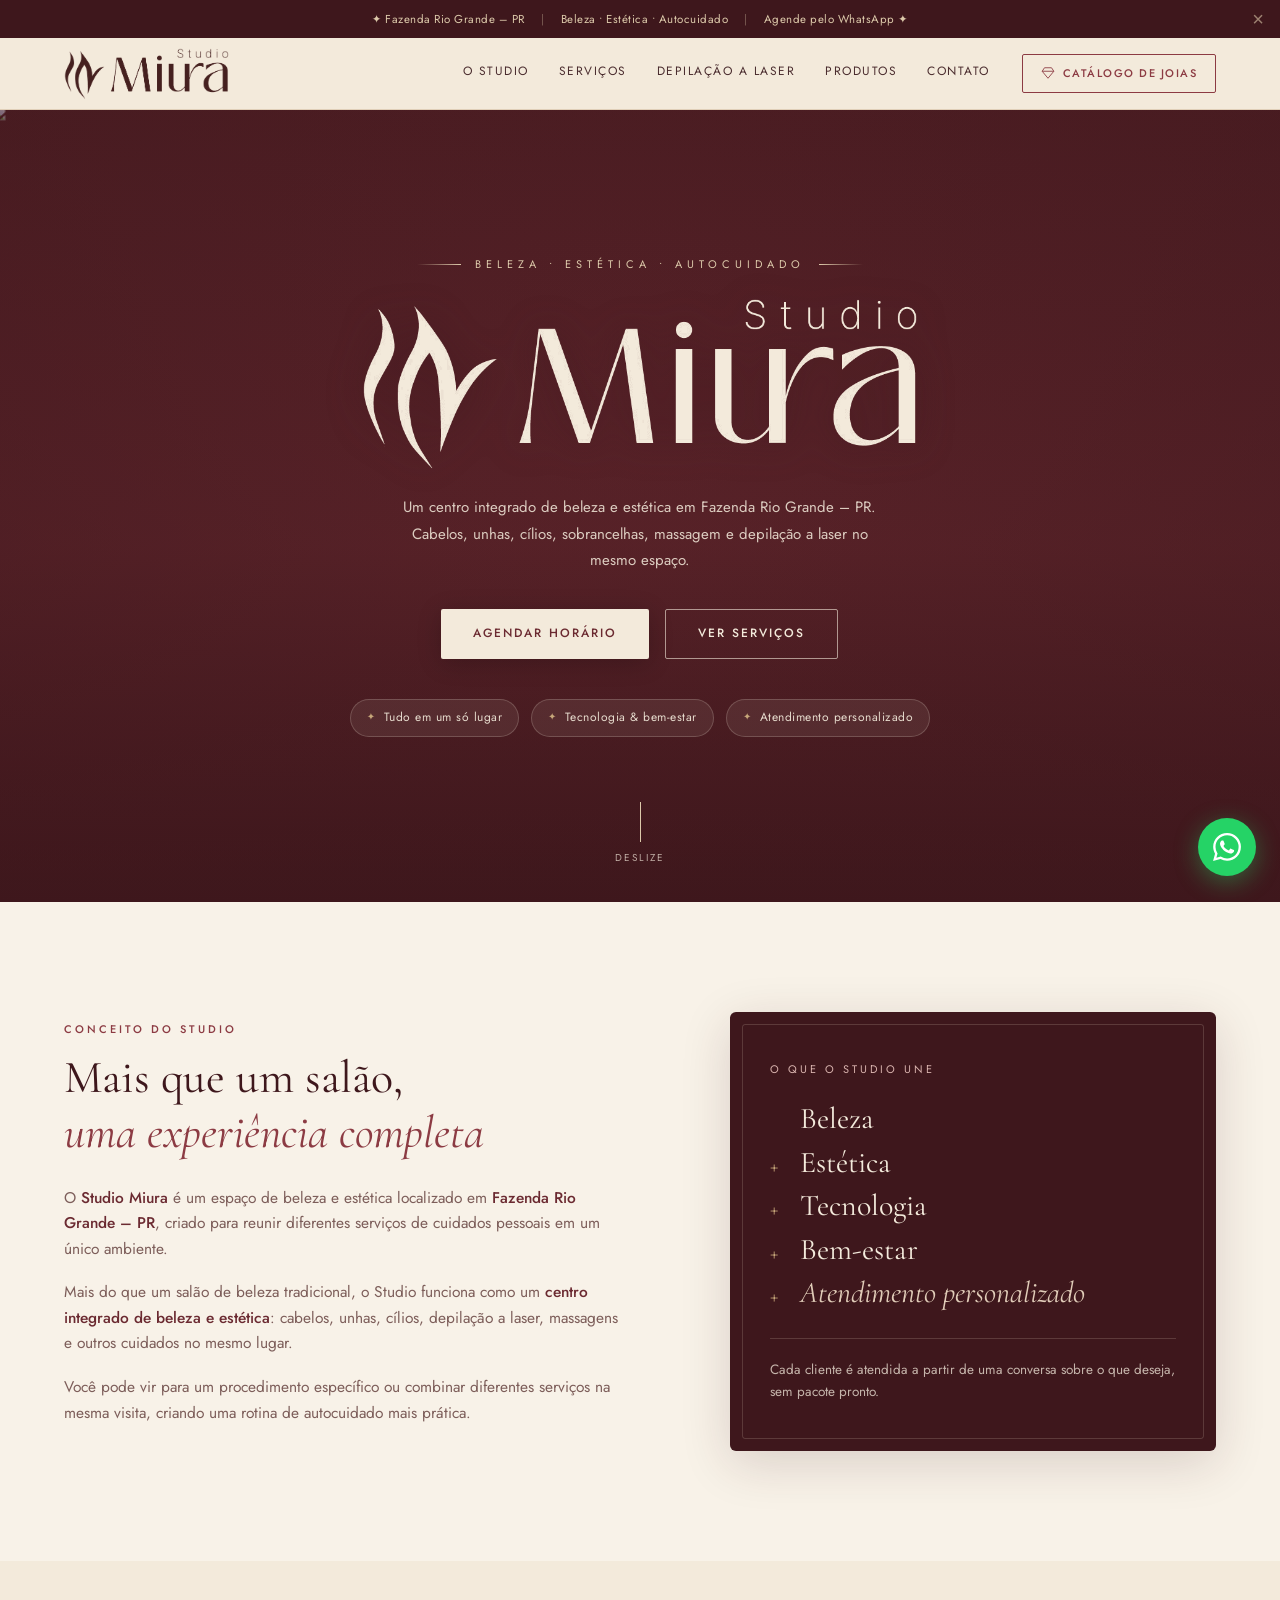
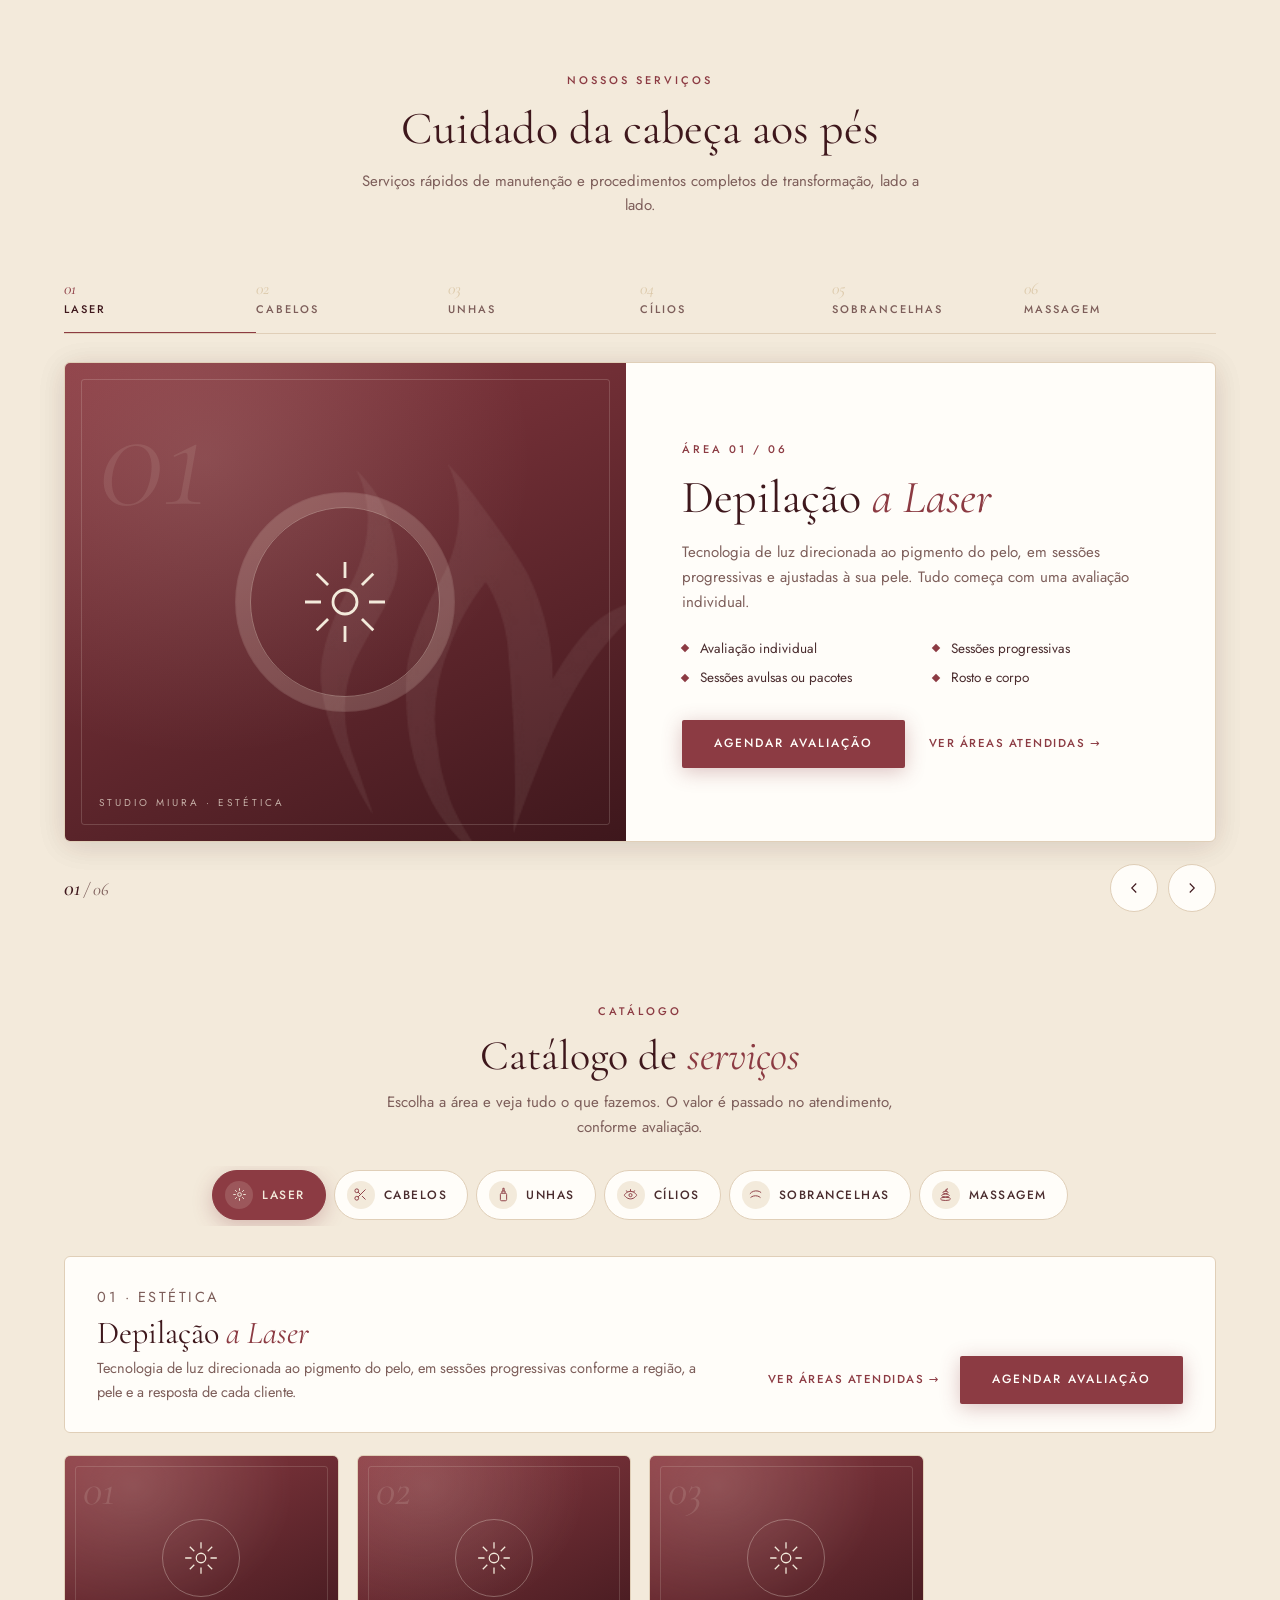
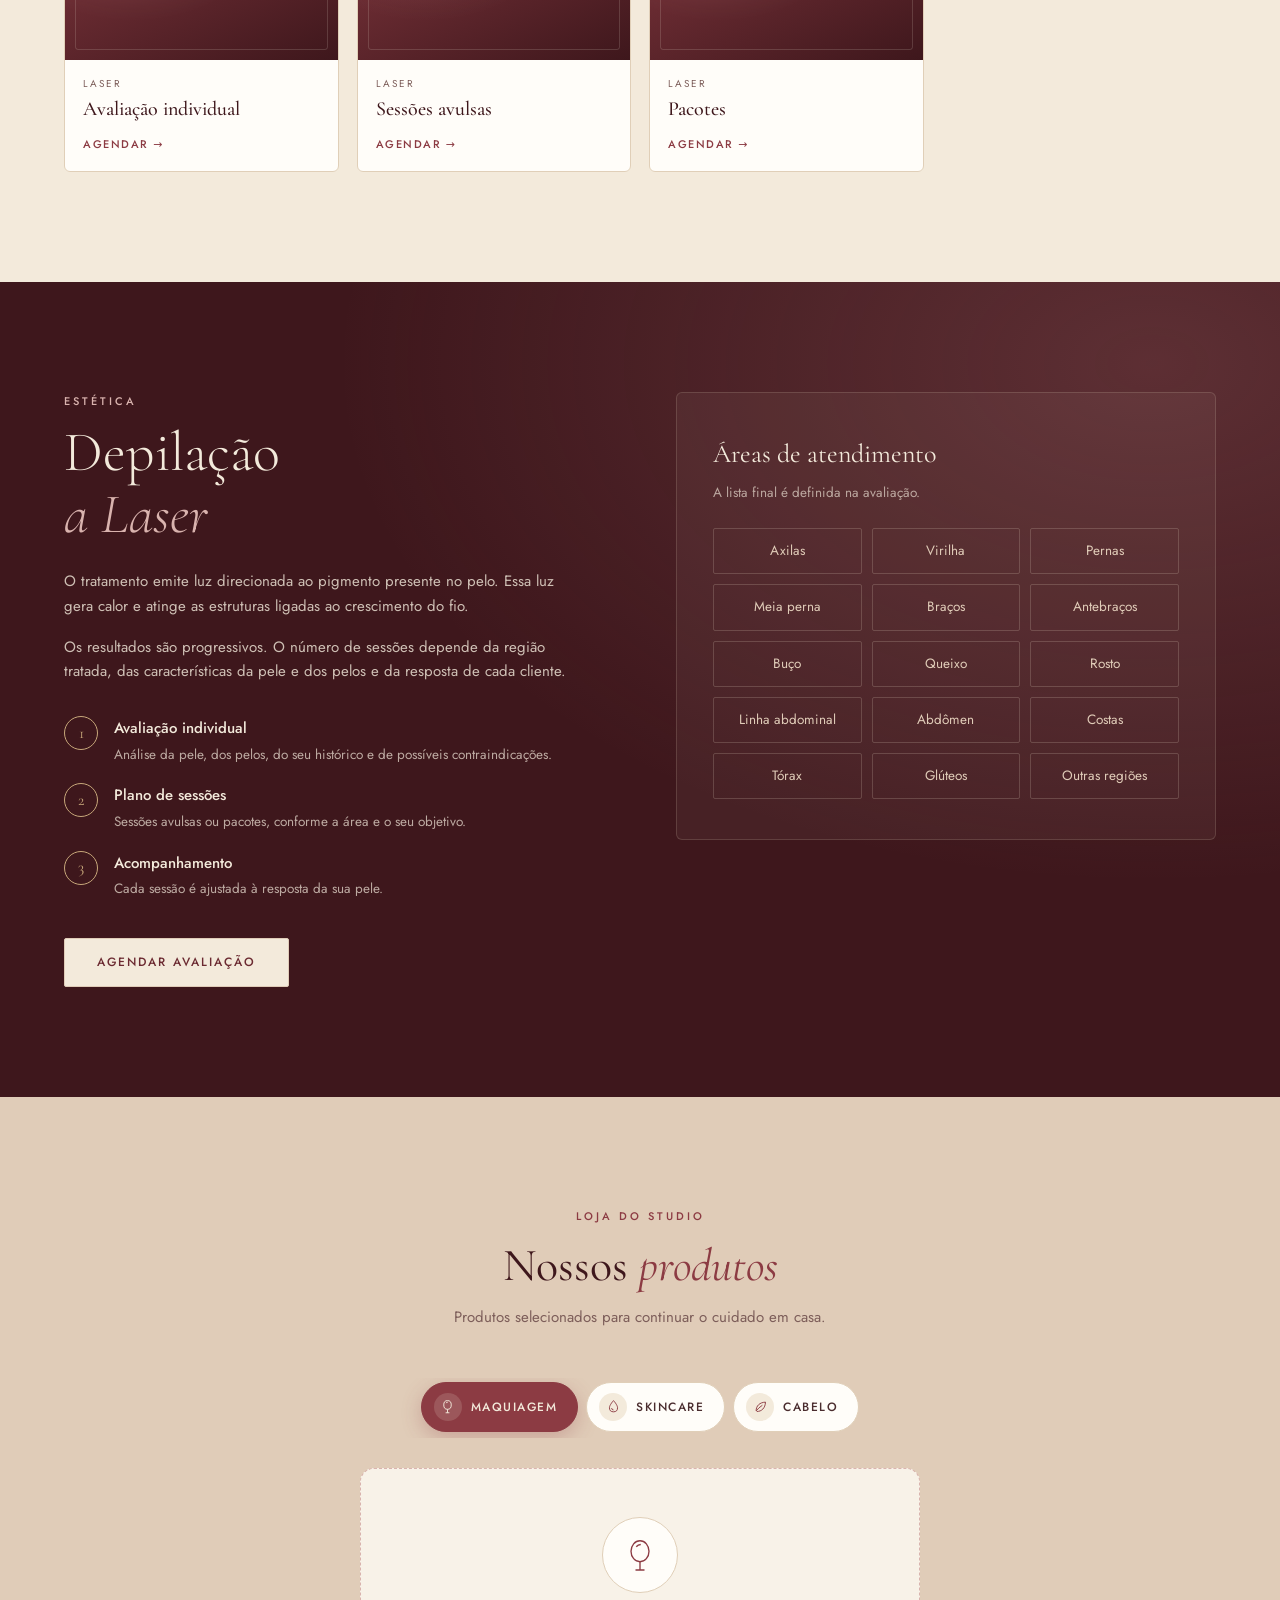
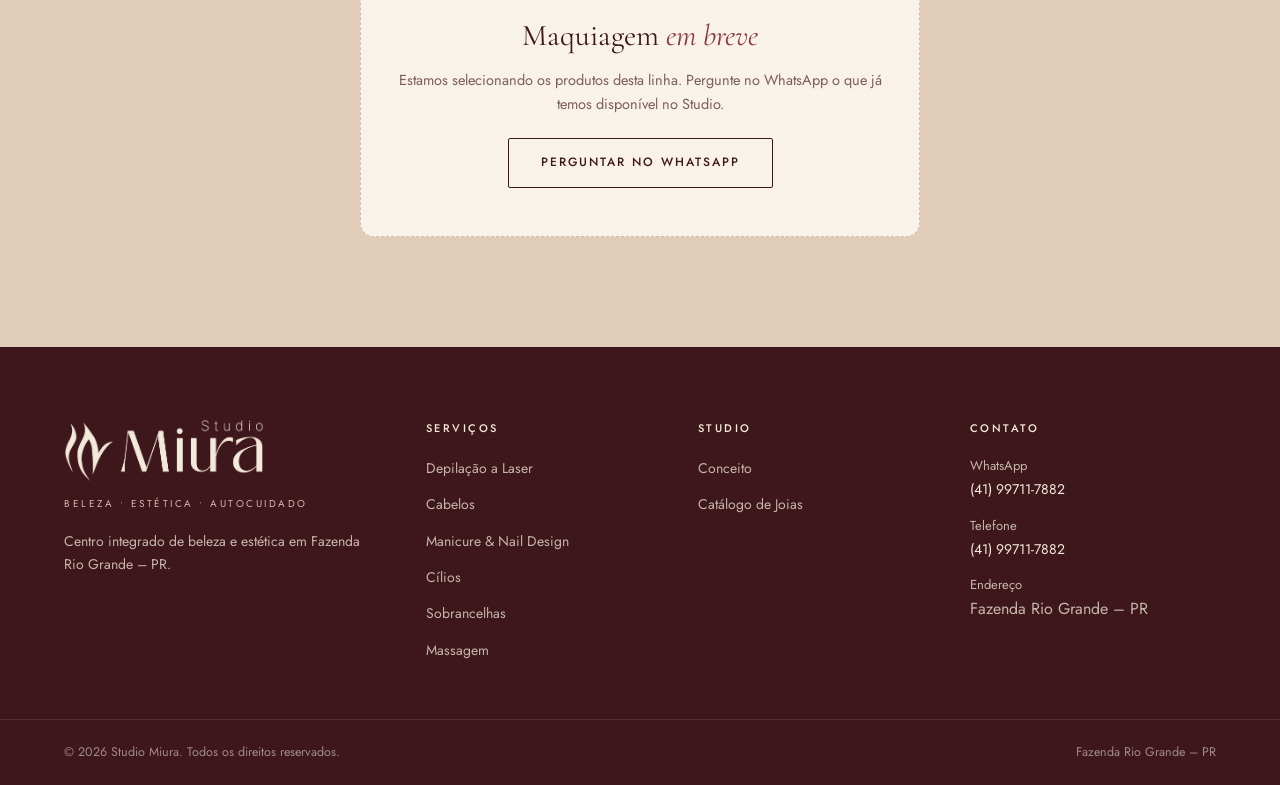
==== commit e7f38635: "Remover a seção Joias parceiras da página do Studio A aba Joias sai da seção de produtos, que fica c" ====
--- a/index.html
+++ b/index.html
@@ -404,45 +404,16 @@
         </div>
     </section>
 
-    <!-- PRODUTOS: abas Maquiagem / Skincare / Cabelo (painel) e Joias (catálogo parceiro) -->
+    <!-- PRODUTOS: abas Maquiagem / Skincare / Cabelo, cadastradas no painel -->
     <section class="joias-section products-studio" id="produtos">
         <div class="container">
             <div class="section-head reveal">
                 <div class="section-label">Loja do Studio</div>
                 <h2 class="section-title" id="prodTitle">Nossos <em>produtos</em></h2>
-                <p class="section-subtitle" id="prodSub">Produtos selecionados para continuar o cuidado em casa, e as joias da nossa parceira.</p>
+                <p class="section-subtitle" id="prodSub">Produtos selecionados para continuar o cuidado em casa.</p>
             </div>
             <div class="cat-tabs cat-tabs-center reveal" role="tablist" aria-label="Categorias de produtos" id="prodTabs"></div>
             <div class="cat-panes" id="prodPanes">
-                <div class="cat-pane" id="joias" role="tabpanel">
-            <div class="partner-head reveal">
-                <div class="partner-intro">
-                    <div class="section-label">Parceria Studio Miura</div>
-                    <h2 class="section-title" id="joiasTitle">Joias <em>parceiras</em></h2>
-                    <p class="partner-text" id="joiasText">Para completar o seu momento de cuidado, a <strong>JS Joias Delicadas</strong> é parceira do Studio: semi-joias banhadas a ouro 18k e prata, antialérgicas e com 1 ano de garantia.</p>
-                </div>
-                <div class="partner-lockup" aria-hidden="true">
-                    <span class="pl-brand">JS Joias<small>Delicadas</small></span>
-                    <span class="pl-x">×</span>
-                    <img src="img/studio/logo-miura.png" alt="" class="pl-logo" width="906" height="286">
-                </div>
-            </div>
-
-            <div class="partner-strip-head reveal">
-                <span class="partner-strip-label" id="joiasStripLabel">✦ Destaques da coleção</span>
-                <a href="joias.html" class="partner-strip-link" id="joiasStripLink">Ver todas →</a>
-            </div>
-            <div class="partner-grid reveal" id="joiasGrid">
-                <a href="joias.html" class="partner-card"><div class="pc-img"><img src="imagens/categoria-brincos.jpg" alt="Brincos" loading="lazy"></div><div class="pc-info"><span class="pc-tag">Coleção</span><h3>Brincos</h3></div></a>
-                <a href="joias.html" class="partner-card"><div class="pc-img"><img src="imagens/categoria-aneis.jpg" alt="Anéis" loading="lazy"></div><div class="pc-info"><span class="pc-tag">Coleção</span><h3>Anéis</h3></div></a>
-                <a href="joias.html" class="partner-card"><div class="pc-img"><img src="imagens/categoria-pulseiras.jpg" alt="Pulseiras" loading="lazy"></div><div class="pc-info"><span class="pc-tag">Coleção</span><h3>Pulseiras</h3></div></a>
-                <a href="joias.html" class="partner-card"><div class="pc-img"><img src="imagens/categoria-colares.jpg" alt="Colares" loading="lazy"></div><div class="pc-info"><span class="pc-tag">Coleção</span><h3>Colares</h3></div></a>
-            </div>
-            <div class="partner-ctas reveal">
-                <a href="joias.html#lancamentos" class="btn btn-marsala" id="joiasCta">Ver Lançamentos</a>
-                <a href="joias.html" class="btn btn-outline">Catálogo Completo</a>
-            </div>
-                </div>
             </div>
         </div>
     </section>
--- a/studio.css
+++ b/studio.css
@@ -1034,76 +1034,10 @@
 .areas-grid li.more { grid-column: 1 / -1; font-style: italic; color: rgba(243,234,219,0.6); }
 
 /* ===========================
-   JOIAS PARCEIRAS (vitrine dos lançamentos do catálogo)
+   SEÇÃO DE PRODUTOS (fundo e cartões)
    =========================== */
 .joias-section { padding: 110px 0; background: var(--cream-aged); }
-.partner-head {
-  display: flex;
-  align-items: flex-end;
-  justify-content: space-between;
-  gap: 40px;
-  margin-bottom: 44px;
-}
-.partner-intro { max-width: 600px; }
-.partner-text { font-size: 15.5px; color: var(--text-light); }
-.partner-text strong { color: var(--marsala-dark); font-weight: 500; }
-.partner-lockup {
-  flex-shrink: 0;
-  display: flex;
-  align-items: center;
-  gap: 18px;
-  padding: 18px 26px;
-  background: var(--cream-light);
-  border: 1px solid var(--border);
-  border-radius: 999px;
-}
-.pl-brand {
-  display: flex;
-  flex-direction: column;
-  font-family: var(--font-serif);
-  font-size: 22px;
-  font-weight: 600;
-  line-height: 1;
-  color: var(--marsala-deep);
-}
-.pl-brand small {
-  font-family: var(--font-sans);
-  font-size: 8.5px;
-  font-weight: 400;
-  letter-spacing: 3px;
-  text-transform: uppercase;
-  color: var(--marsala);
-  margin-top: 4px;
-}
-.pl-x { font-family: var(--font-serif); font-style: italic; font-size: 22px; color: var(--antique); }
-.pl-logo { height: 40px; width: auto; }
-
-.partner-strip-head {
-  display: flex;
-  align-items: baseline;
-  justify-content: space-between;
-  gap: 16px;
-  padding-bottom: 14px;
-  margin-bottom: 22px;
-  border-bottom: 1px solid rgba(62,23,28,0.14);
-}
-.partner-strip-label {
-  font-size: 11px;
-  font-weight: 500;
-  letter-spacing: 3px;
-  text-transform: uppercase;
-  color: var(--marsala);
-}
-.partner-strip-link {
-  font-size: 11.5px;
-  font-weight: 500;
-  letter-spacing: 1.5px;
-  text-transform: uppercase;
-  color: var(--marsala-deep);
-  border-bottom: 1px solid transparent;
-  transition: var(--transition);
-}
-.partner-strip-link:hover { border-bottom-color: var(--marsala-deep); }
+
 
 /* --n = quantas peças vieram (até 4): com menos, os cartões ficam centralizados */
 .partner-grid {
@@ -1125,19 +1059,6 @@
 .pc-img { position: relative; aspect-ratio: 1 / 1; overflow: hidden; background: var(--cream); }
 .pc-img img { width: 100%; height: 100%; object-fit: cover; transition: transform 0.8s ease; }
 .partner-card:hover .pc-img img { transform: scale(1.05); }
-.pc-badge {
-  position: absolute;
-  top: 12px;
-  left: 12px;
-  padding: 5px 11px;
-  background: var(--marsala);
-  color: var(--cream);
-  font-size: 9.5px;
-  font-weight: 500;
-  letter-spacing: 1.5px;
-  text-transform: uppercase;
-  border-radius: 2px;
-}
 .pc-info { padding: 16px 18px 20px; display: flex; flex-direction: column; gap: 3px; }
 .pc-tag { font-size: 10.5px; letter-spacing: 1.5px; text-transform: uppercase; color: var(--text-light); }
 .pc-info h3 {
@@ -1149,20 +1070,14 @@
 }
 .pc-price { font-size: 14px; font-weight: 500; color: var(--marsala); margin-top: 4px; }
 
-.partner-ctas { display: flex; justify-content: center; gap: 14px; flex-wrap: wrap; margin-top: 44px; }
 
 @media (max-width: 900px) {
-  .partner-head { flex-direction: column; align-items: flex-start; gap: 24px; }
   .partner-grid { grid-template-columns: repeat(2, minmax(0, 1fr)); gap: 14px; }
 }
 @media (max-width: 640px) {
   .joias-section { padding: 80px 0; }
-  .partner-lockup { padding: 12px 18px; gap: 12px; }
-  .pl-brand { font-size: 18px; }
-  .pl-logo { height: 32px; }
   .pc-info { padding: 12px 12px 14px; }
   .pc-info h3 { font-size: 16px; }
-  .partner-ctas .btn { width: 100%; }
 }
 /* ===========================
    FOOTER
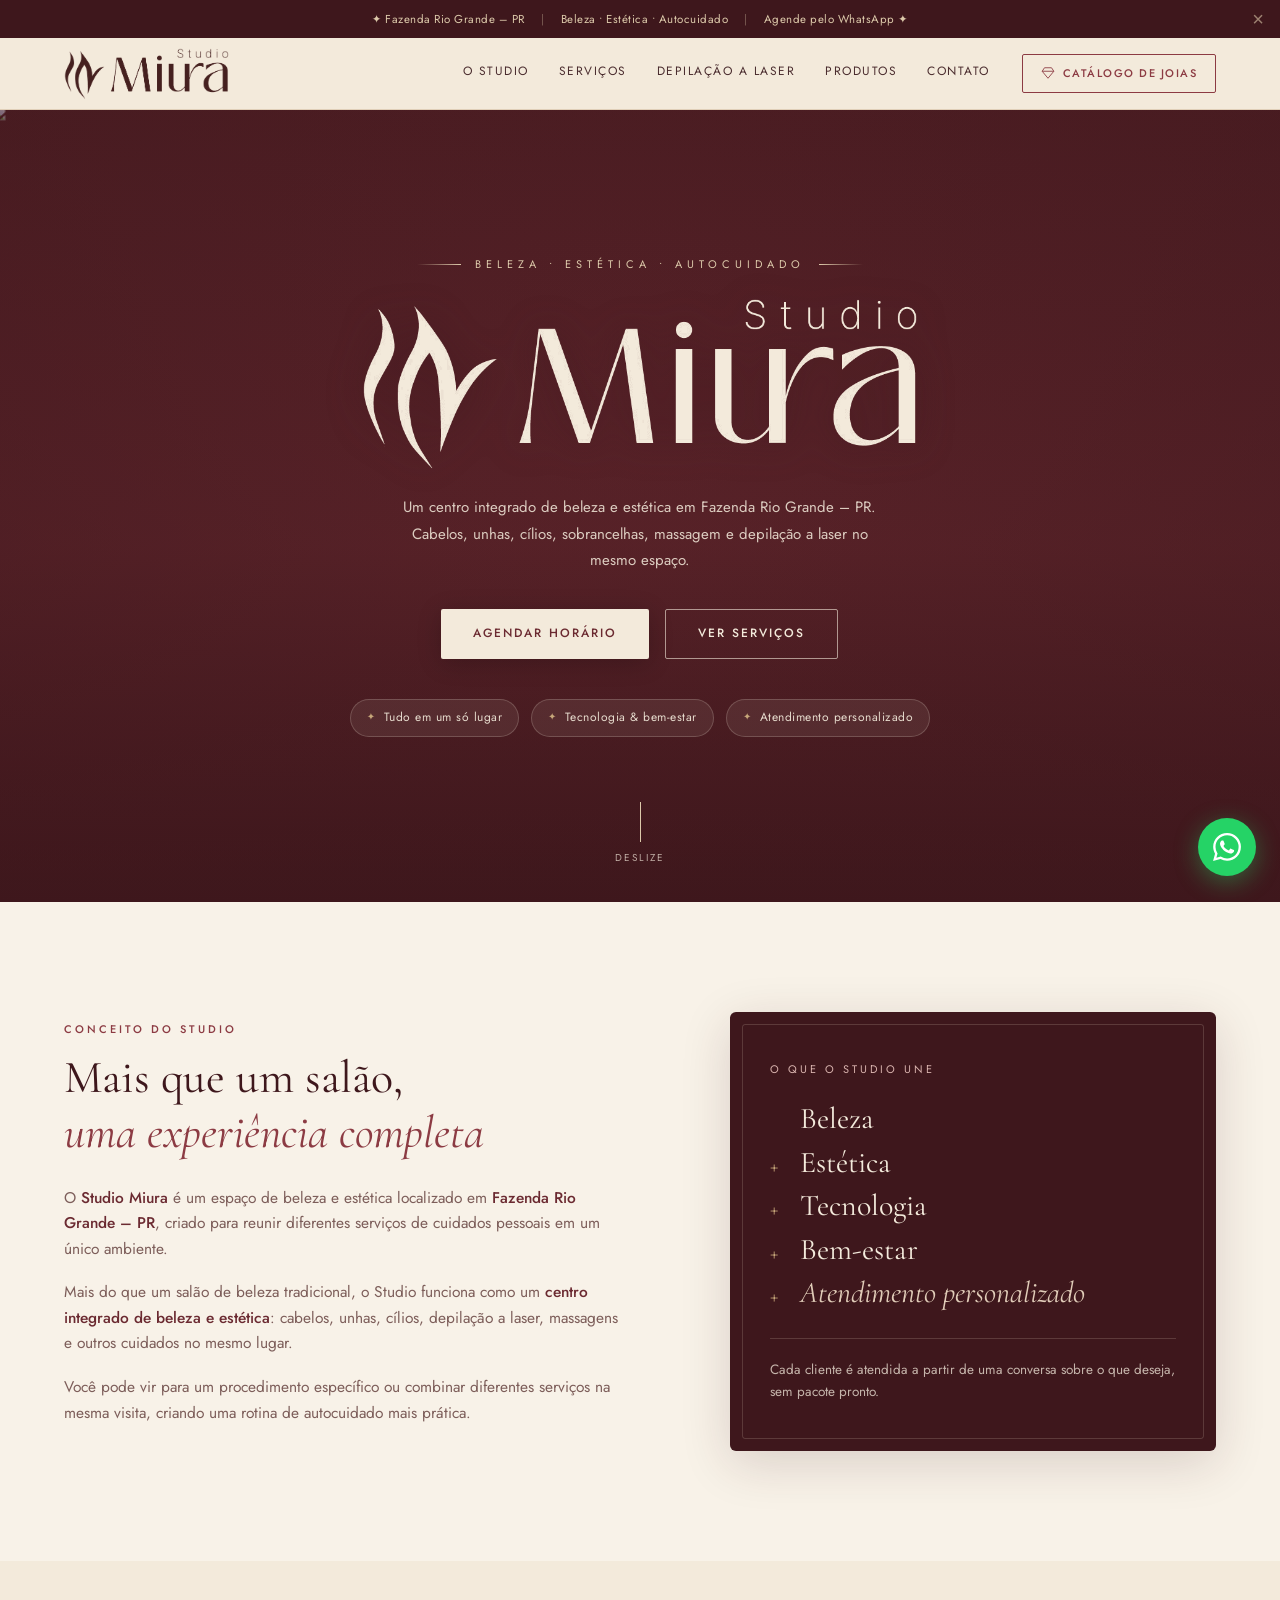
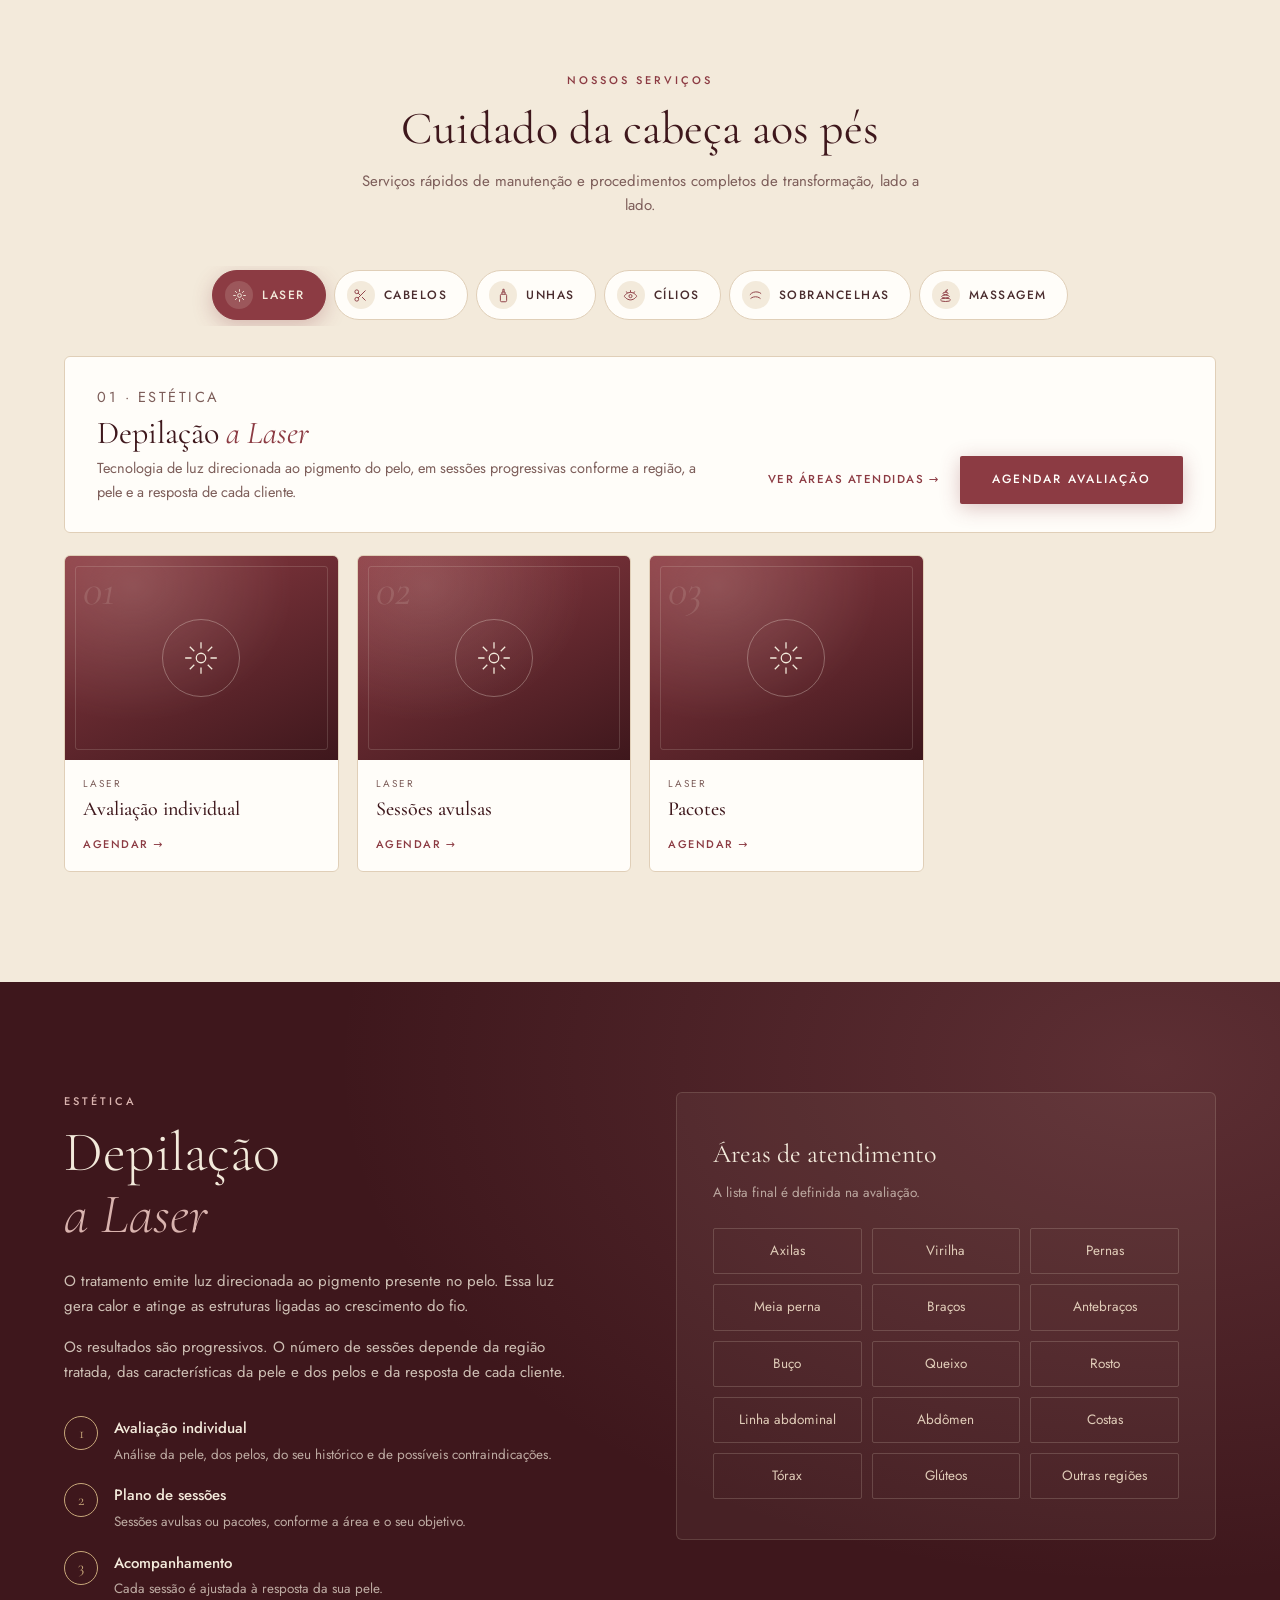
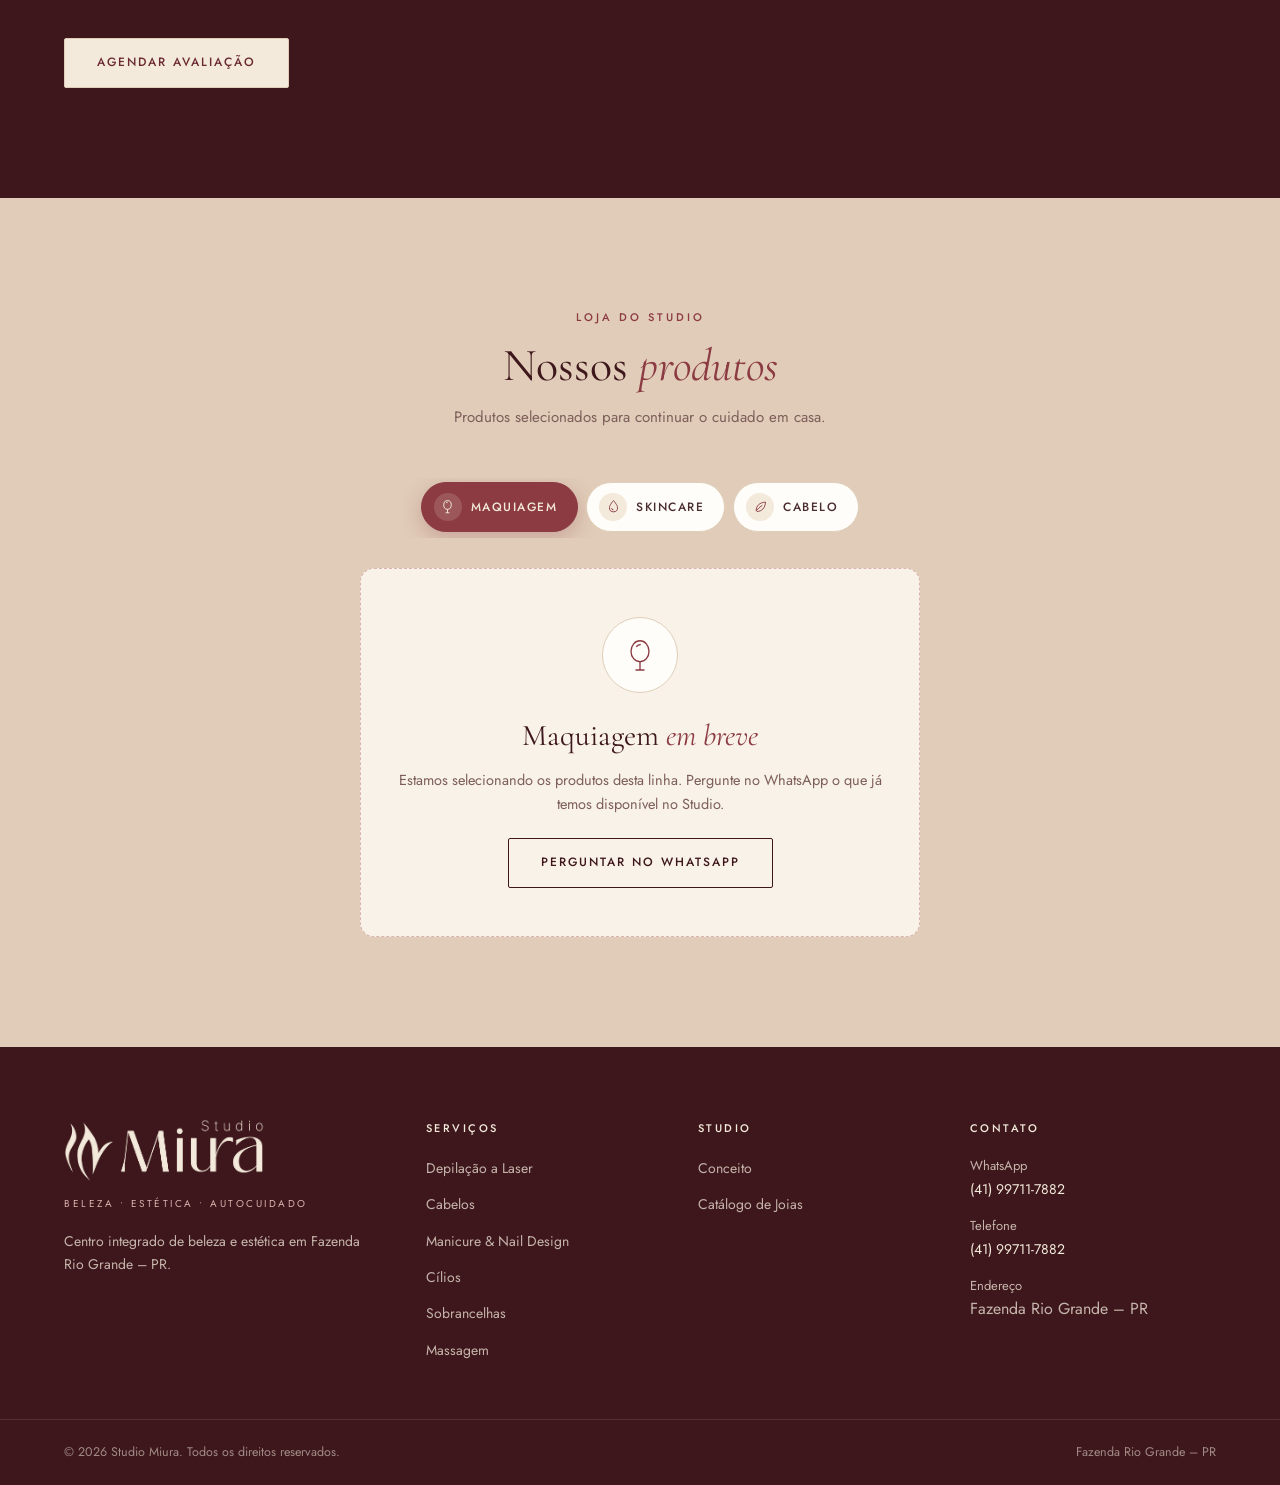
==== commit 8424466e: "Remover o carrossel das áreas da página do Studio O catálogo de serviços com abas passa a vir logo a" ====
--- a/index.html
+++ b/index.html
@@ -140,154 +140,6 @@
                 <h2 class="section-title" id="servTitle">Cuidado da cabeça aos pés</h2>
                 <p class="section-subtitle" id="servSub">Serviços rápidos de manutenção e procedimentos completos de transformação, lado a lado.</p>
             </div>
-
-            <!-- CARROSSEL DAS ÁREAS -->
-            <div class="areas-carousel reveal" id="areasCarousel" aria-roledescription="carrossel" aria-label="Áreas do Studio">
-                <div class="ac-tabs" role="tablist" aria-label="Escolha a área" id="acTabs">
-                    <button class="ac-tab is-active" role="tab" id="ac-tab-0" aria-controls="ac-slide-0" aria-selected="true"><span class="n">01</span>Laser</button>
-                    <button class="ac-tab" role="tab" id="ac-tab-1" aria-controls="ac-slide-1" aria-selected="false" tabindex="-1"><span class="n">02</span>Cabelos</button>
-                    <button class="ac-tab" role="tab" id="ac-tab-2" aria-controls="ac-slide-2" aria-selected="false" tabindex="-1"><span class="n">03</span>Unhas</button>
-                    <button class="ac-tab" role="tab" id="ac-tab-3" aria-controls="ac-slide-3" aria-selected="false" tabindex="-1"><span class="n">04</span>Cílios</button>
-                    <button class="ac-tab" role="tab" id="ac-tab-4" aria-controls="ac-slide-4" aria-selected="false" tabindex="-1"><span class="n">05</span>Sobrancelhas</button>
-                    <button class="ac-tab" role="tab" id="ac-tab-5" aria-controls="ac-slide-5" aria-selected="false" tabindex="-1"><span class="n">06</span>Massagem</button>
-                </div>
-
-                <div class="ac-viewport" id="acViewport">
-                    <article class="ac-slide is-active" role="tabpanel" id="ac-slide-0" aria-labelledby="ac-tab-0" style="--g1:#8c3b43;--g2:#3e171c">
-                        <div class="ac-art" aria-hidden="true">
-                            <span class="ac-num">01</span>
-                            <img src="img/studio/simbolo-creme.png" alt="" class="ac-symbol">
-                            <div class="ac-icon"><svg viewBox="0 0 24 24" fill="none" stroke="currentColor" stroke-width="0.7"><circle cx="12" cy="12" r="3"/><path d="M12 2v4M12 18v4M4.93 4.93l2.83 2.83M16.24 16.24l2.83 2.83M2 12h4M18 12h4M4.93 19.07l2.83-2.83M16.24 7.76l2.83-2.83"/></svg></div>
-                            <span class="ac-caption">Studio Miura · Estética</span>
-                        </div>
-                        <div class="ac-body">
-                            <p class="ac-kicker">Área 01 / 06</p>
-                            <h3 class="ac-title">Depilação <em>a Laser</em></h3>
-                            <p class="ac-text">Tecnologia de luz direcionada ao pigmento do pelo, em sessões progressivas e ajustadas à sua pele. Tudo começa com uma avaliação individual.</p>
-                            <ul class="ac-highlights">
-                                <li>Avaliação individual</li><li>Sessões progressivas</li><li>Sessões avulsas ou pacotes</li><li>Rosto e corpo</li>
-                            </ul>
-                            <div class="ac-actions">
-                                <a href="https://wa.me/5541997117882?text=Ol%C3%A1!%20Gostaria%20de%20agendar%20uma%20avalia%C3%A7%C3%A3o%20para%20depila%C3%A7%C3%A3o%20a%20laser." target="_blank" rel="noopener" class="btn btn-marsala">Agendar Avaliação</a>
-                                <a href="#laser" class="ac-more">Ver áreas atendidas →</a>
-                            </div>
-                        </div>
-                    </article>
-
-                    <article class="ac-slide" role="tabpanel" id="ac-slide-1" aria-labelledby="ac-tab-1" style="--g1:#7a3a3c;--g2:#2f1216">
-                        <div class="ac-art" aria-hidden="true">
-                            <span class="ac-num">02</span>
-                            <img src="img/studio/simbolo-creme.png" alt="" class="ac-symbol">
-                            <div class="ac-icon"><svg viewBox="0 0 24 24" fill="none" stroke="currentColor" stroke-width="0.7"><circle cx="6" cy="6" r="3"/><circle cx="6" cy="18" r="3"/><line x1="20" y1="4" x2="8.12" y2="15.88"/><line x1="14.47" y1="14.48" x2="20" y2="20"/><line x1="8.12" y1="8.12" x2="12" y2="12"/></svg></div>
-                            <span class="ac-caption">Studio Miura · Salão</span>
-                        </div>
-                        <div class="ac-body">
-                            <p class="ac-kicker">Área 02 / 06</p>
-                            <h3 class="ac-title">Cabelos</h3>
-                            <p class="ac-text">Da manutenção rápida à transformação completa: corte, cor e tratamentos para recuperar e valorizar os seus fios.</p>
-                            <ul class="ac-highlights">
-                                <li>Corte, escova e finalização</li><li>Coloração e mechas</li><li>Hidratação, nutrição e botox capilar</li><li>Penteados para eventos</li>
-                            </ul>
-                            <div class="ac-actions">
-                                <a href="https://wa.me/5541997117882?text=Ol%C3%A1!%20Gostaria%20de%20agendar%20um%20servi%C3%A7o%20de%20cabelo." target="_blank" rel="noopener" class="btn btn-marsala">Agendar</a>
-                                <a href="#card-cabelos" class="ac-more">Todos os serviços →</a>
-                            </div>
-                        </div>
-                    </article>
-
-                    <article class="ac-slide" role="tabpanel" id="ac-slide-2" aria-labelledby="ac-tab-2" style="--g1:#94474d;--g2:#4a1d23">
-                        <div class="ac-art" aria-hidden="true">
-                            <span class="ac-num">03</span>
-                            <img src="img/studio/simbolo-creme.png" alt="" class="ac-symbol">
-                            <div class="ac-icon"><svg viewBox="0 0 24 24" fill="none" stroke="currentColor" stroke-width="0.7"><rect x="7" y="10" width="10" height="12" rx="2"/><path d="M9.5 10V6.5h5V10"/><path d="M11 6.5V2h2v4.5"/></svg></div>
-                            <span class="ac-caption">Studio Miura · Nail Design</span>
-                        </div>
-                        <div class="ac-body">
-                            <p class="ac-kicker">Área 03 / 06</p>
-                            <h3 class="ac-title">Manicure <em>&amp; Nail Design</em></h3>
-                            <p class="ac-text">Mãos e pés impecáveis, com profissionais parceiras especializadas, da esmaltação clássica à nail art.</p>
-                            <ul class="ac-highlights">
-                                <li>Manicure e pedicure</li><li>Esmaltação em gel</li><li>Alongamento e manutenção</li><li>Spa dos pés e nail art</li>
-                            </ul>
-                            <div class="ac-actions">
-                                <a href="https://wa.me/5541997117882?text=Ol%C3%A1!%20Gostaria%20de%20agendar%20manicure%20%2F%20nail%20design." target="_blank" rel="noopener" class="btn btn-marsala">Agendar</a>
-                                <a href="#card-unhas" class="ac-more">Todos os serviços →</a>
-                            </div>
-                        </div>
-                    </article>
-
-                    <article class="ac-slide" role="tabpanel" id="ac-slide-3" aria-labelledby="ac-tab-3" style="--g1:#6e2f36;--g2:#2a0f13">
-                        <div class="ac-art" aria-hidden="true">
-                            <span class="ac-num">04</span>
-                            <img src="img/studio/simbolo-creme.png" alt="" class="ac-symbol">
-                            <div class="ac-icon"><svg viewBox="0 0 24 24" fill="none" stroke="currentColor" stroke-width="0.7"><path d="M2 13s3.5-6 10-6 10 6 10 6-3.5 6-10 6S2 13 2 13z"/><circle cx="12" cy="13" r="2.5"/><path d="M12 7V3.5M7 8.2 5.3 5.5M17 8.2l1.7-2.7"/></svg></div>
-                            <span class="ac-caption">Studio Miura · Lash Design</span>
-                        </div>
-                        <div class="ac-body">
-                            <p class="ac-kicker">Área 04 / 06</p>
-                            <h3 class="ac-title">Cílios</h3>
-                            <p class="ac-text">Um olhar marcante, pensado a partir do formato dos seus olhos e do efeito que você deseja, do natural ao volume.</p>
-                            <ul class="ac-highlights">
-                                <li>Fio a fio</li><li>Volume brasileiro e tecnológico</li><li>Lash lifting</li><li>Manutenção e remoção</li>
-                            </ul>
-                            <div class="ac-actions">
-                                <a href="https://wa.me/5541997117882?text=Ol%C3%A1!%20Gostaria%20de%20agendar%20um%20hor%C3%A1rio%20para%20c%C3%ADlios." target="_blank" rel="noopener" class="btn btn-marsala">Agendar</a>
-                                <a href="#card-cilios" class="ac-more">Todos os serviços →</a>
-                            </div>
-                        </div>
-                    </article>
-
-                    <article class="ac-slide" role="tabpanel" id="ac-slide-4" aria-labelledby="ac-tab-4" style="--g1:#a0555a;--g2:#512127">
-                        <div class="ac-art" aria-hidden="true">
-                            <span class="ac-num">05</span>
-                            <img src="img/studio/simbolo-creme.png" alt="" class="ac-symbol">
-                            <div class="ac-icon"><svg viewBox="0 0 24 24" fill="none" stroke="currentColor" stroke-width="0.7"><path d="M3 11c3-4 8-5.5 13-4.5 2 .4 3.6 1.3 5 2.5"/><path d="M4 17s3-3 8-3 8 3 8 3"/></svg></div>
-                            <span class="ac-caption">Studio Miura · Brow Design</span>
-                        </div>
-                        <div class="ac-body">
-                            <p class="ac-kicker">Área 05 / 06</p>
-                            <h3 class="ac-title">Sobrancelhas</h3>
-                            <p class="ac-text">Um desenho que respeita as suas características naturais e harmoniza com o rosto, completando o cuidado com o olhar.</p>
-                            <ul class="ac-highlights">
-                                <li>Design de sobrancelhas</li><li>Design com henna</li><li>Brow lamination</li><li>Coloração e correção</li>
-                            </ul>
-                            <div class="ac-actions">
-                                <a href="https://wa.me/5541997117882?text=Ol%C3%A1!%20Gostaria%20de%20agendar%20um%20hor%C3%A1rio%20para%20sobrancelhas." target="_blank" rel="noopener" class="btn btn-marsala">Agendar</a>
-                                <a href="#card-sobrancelhas" class="ac-more">Todos os serviços →</a>
-                            </div>
-                        </div>
-                    </article>
-
-                    <article class="ac-slide" role="tabpanel" id="ac-slide-5" aria-labelledby="ac-tab-5" style="--g1:#834046;--g2:#36141a">
-                        <div class="ac-art" aria-hidden="true">
-                            <span class="ac-num">06</span>
-                            <img src="img/studio/simbolo-creme.png" alt="" class="ac-symbol">
-                            <div class="ac-icon"><svg viewBox="0 0 24 24" fill="none" stroke="currentColor" stroke-width="0.7"><ellipse cx="12" cy="19" rx="8" ry="2.6"/><ellipse cx="12" cy="13.6" rx="6" ry="2.3"/><ellipse cx="12" cy="8.6" rx="4" ry="1.9"/><path d="M12 6.7c0-2 1.2-3.4 3-4.2-.3 2-1.3 3.4-3 4.2z"/></svg></div>
-                            <span class="ac-caption">Studio Miura · Bem-estar</span>
-                        </div>
-                        <div class="ac-body">
-                            <p class="ac-kicker">Área 06 / 06</p>
-                            <h3 class="ac-title">Massagem</h3>
-                            <p class="ac-text">Uma pausa para o corpo e a mente. Massagens relaxantes, terapêuticas e estéticas, conduzidas por massagista profissional.</p>
-                            <ul class="ac-highlights">
-                                <li>Massagem relaxante</li><li>Drenagem linfática</li><li>Massagem modeladora</li><li>Pedras quentes</li>
-                            </ul>
-                            <div class="ac-actions">
-                                <a href="https://wa.me/5541997117882?text=Ol%C3%A1!%20Gostaria%20de%20agendar%20uma%20massagem." target="_blank" rel="noopener" class="btn btn-marsala">Agendar</a>
-                                <a href="#card-massagem" class="ac-more">Todos os serviços →</a>
-                            </div>
-                        </div>
-                    </article>
-                </div>
-
-                <div class="ac-controls">
-                    <span class="ac-counter"><strong id="acCurrent">01</strong> / <span id="acTotal">06</span></span>
-                    <div class="ac-arrows">
-                        <button class="ac-arrow" id="acPrev" aria-label="Área anterior"><svg width="18" height="18" viewBox="0 0 24 24" fill="none" stroke="currentColor" stroke-width="1.5" aria-hidden="true"><path d="M15 18l-6-6 6-6"/></svg></button>
-                        <button class="ac-arrow" id="acNext" aria-label="Próxima área"><svg width="18" height="18" viewBox="0 0 24 24" fill="none" stroke="currentColor" stroke-width="1.5" aria-hidden="true"><path d="M9 18l6-6-6-6"/></svg></button>
-                    </div>
-                </div>
-            </div>
             <!-- CATÁLOGO DE SERVIÇOS -->
             <div class="svc-catalog" id="svcCatalog">
                 <div class="svc-catalog-head reveal">
--- a/studio.css
+++ b/studio.css
@@ -1609,4 +1609,7 @@
   .svc-ico { width: 60px; height: 60px; }
   .svc-ico svg { width: 30px; height: 30px; }
   .cat-empty { padding: 36px 22px; }
-}+}
+/* Sem o carrossel, o catálogo vem logo abaixo do título da seção de serviços */
+.svc-catalog { margin-top: 0; }
+.svc-catalog-head { display: none; }
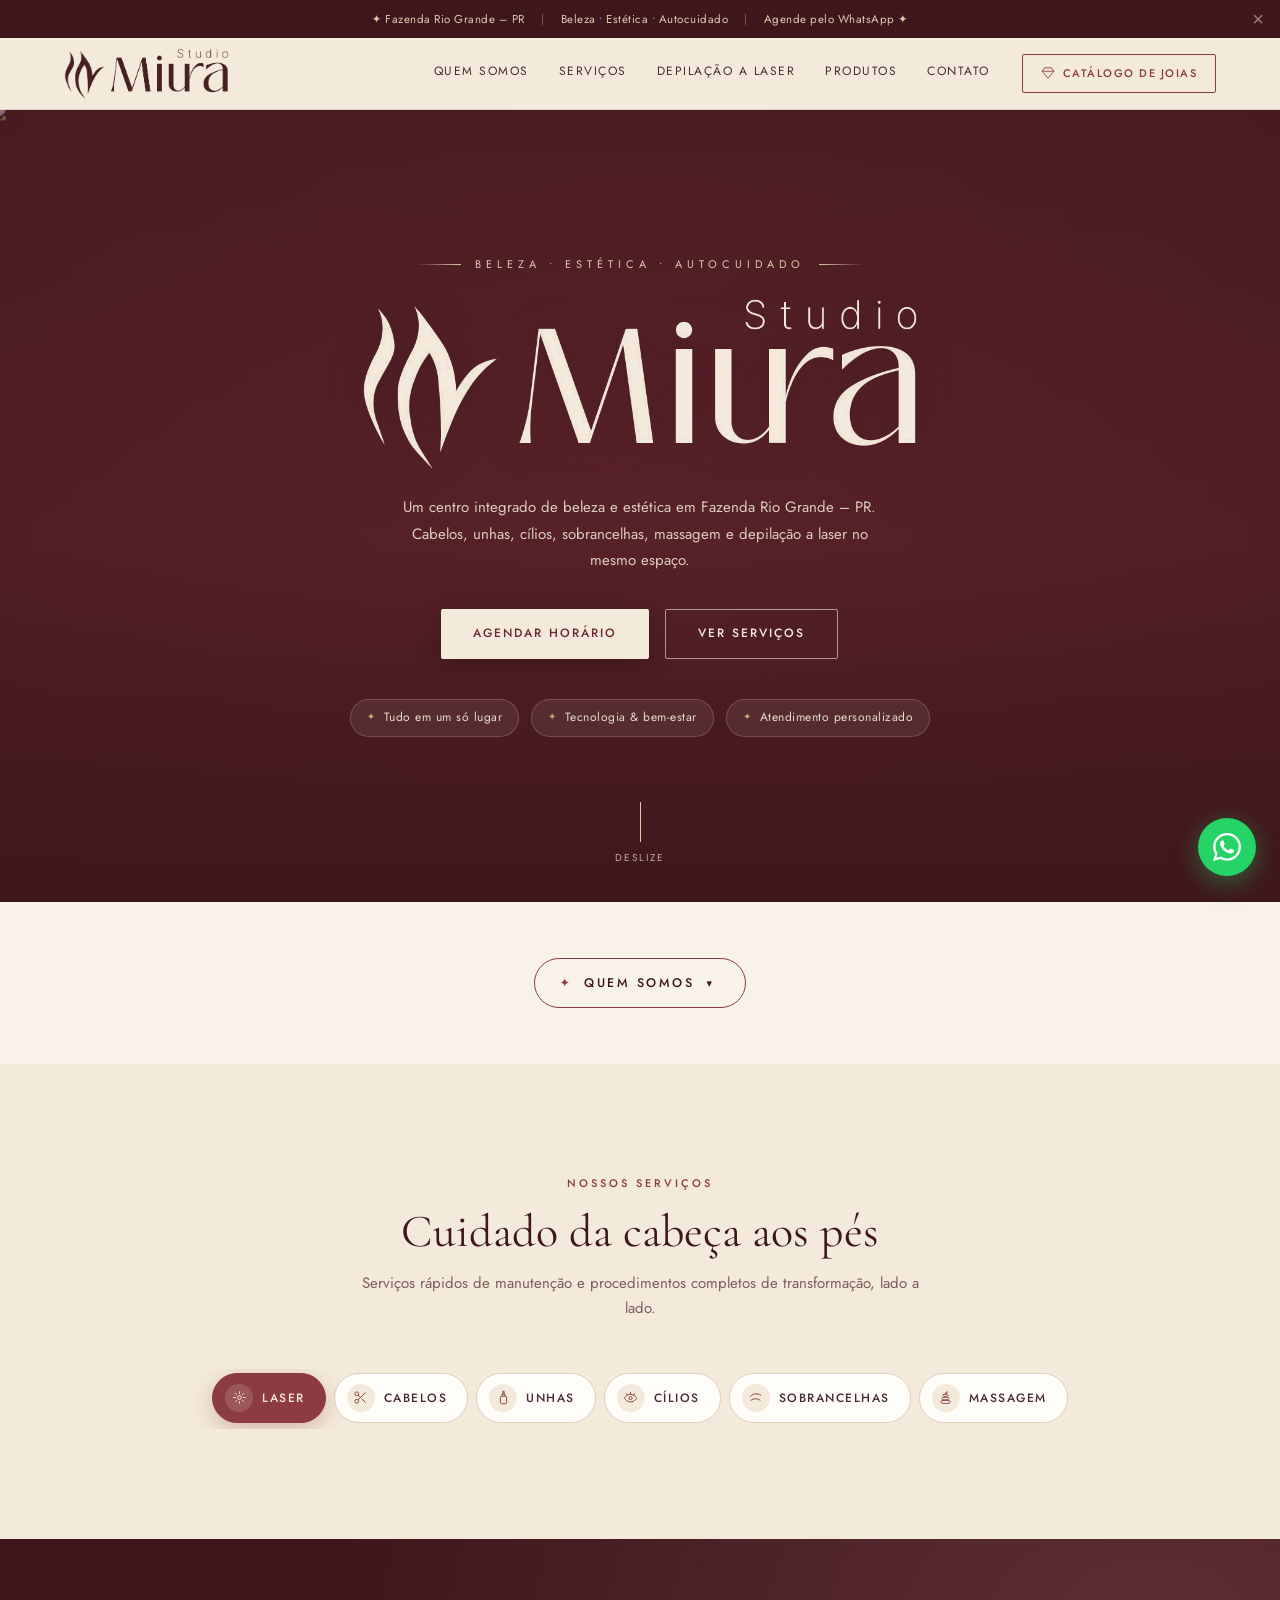
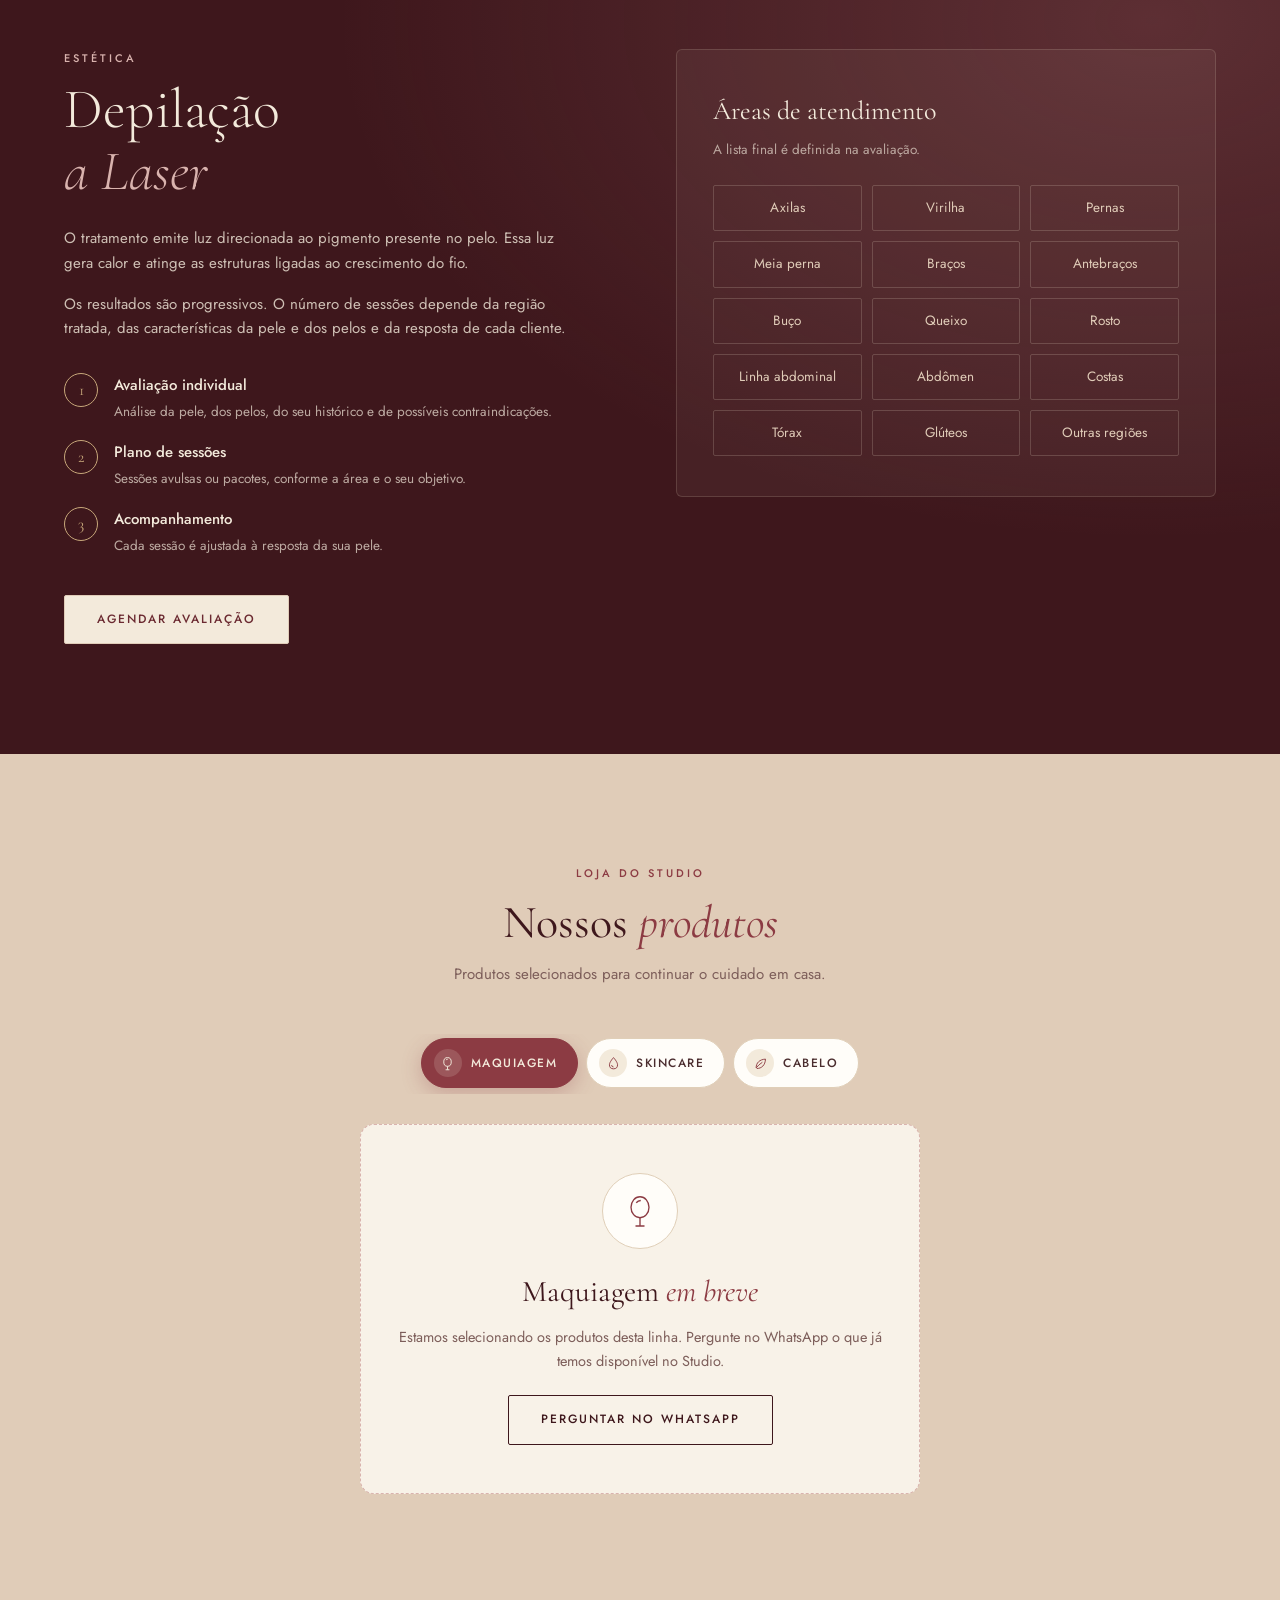
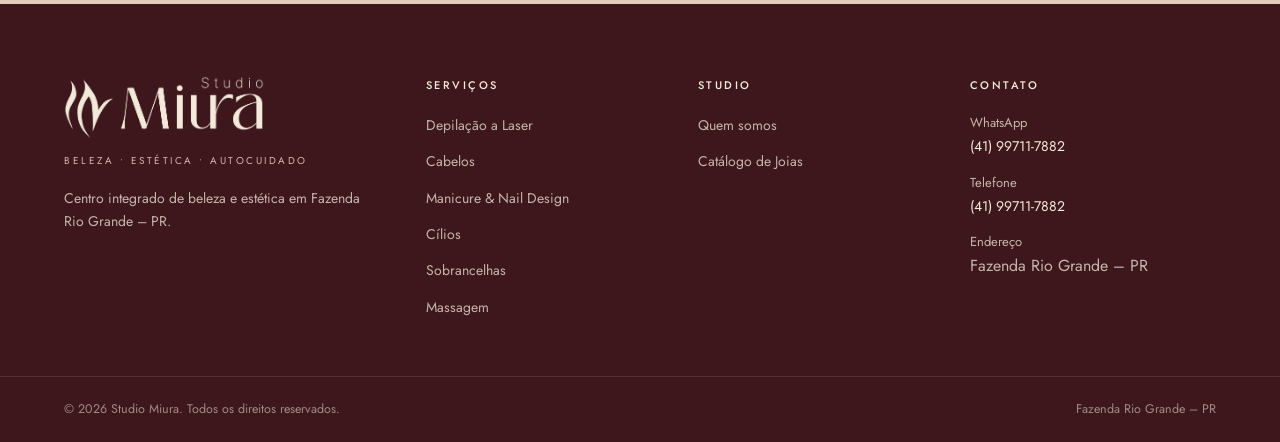
==== commit 2cbff75d: "Recolher o conceito do Studio atrás de um botão Quem somos O texto abre ao clicar no botão ou nos li" ====
--- a/index.html
+++ b/index.html
@@ -46,7 +46,7 @@
                 </a>
             </div>
             <nav class="nav-menu" aria-label="Principal">
-                <a href="#studio" class="nav-link">O Studio</a>
+                <a href="#studio" class="nav-link">Quem somos</a>
                 <a href="#servicos" class="nav-link">Serviços</a>
                 <a href="#laser" class="nav-link">Depilação a Laser</a>
                 <a href="#produtos" class="nav-link">Produtos</a>
@@ -67,7 +67,7 @@
         <button class="mobile-close" id="mobileClose" aria-label="Fechar menu">×</button>
         <div class="mobile-brand"><img src="img/studio/logo-miura.png" alt="Studio Miura" width="906" height="286"></div>
         <nav class="mobile-nav" aria-label="Menu">
-            <a href="#studio" class="mobile-nav-link">O Studio</a>
+            <a href="#studio" class="mobile-nav-link">Quem somos</a>
             <a href="#servicos" class="mobile-nav-link">Serviços</a>
             <a href="#laser" class="mobile-nav-link">Depilação a Laser</a>
             <a href="#produtos" class="mobile-nav-link">Produtos</a>
@@ -109,6 +109,14 @@
     <!-- CONCEITO -->
     <section class="concept-section" id="studio">
         <div class="container">
+            <div class="about-toggle-wrap">
+                <button type="button" class="about-toggle" id="aboutToggle" aria-expanded="false" aria-controls="aboutPanel">
+                    <span class="about-toggle-spark" aria-hidden="true">✦</span>
+                    <span>Quem somos</span>
+                    <span class="about-toggle-caret" aria-hidden="true">▾</span>
+                </button>
+            </div>
+            <div class="about-panel" id="aboutPanel" hidden>
             <div class="concept-grid">
                 <div class="concept-text reveal">
                     <div class="section-label">Conceito do Studio</div>
@@ -128,6 +136,7 @@
                     </ul>
                     <p class="concept-card-foot" id="conceptFoot">Cada cliente é atendida a partir de uma conversa sobre o que deseja, sem pacote pronto.</p>
                 </div>
+            </div>
             </div>
         </div>
     </section>
@@ -297,7 +306,7 @@
                     <div>
                         <h4 class="footer-col-title">Studio</h4>
                         <ul class="footer-links">
-                            <li><a href="#studio">Conceito</a></li>
+                            <li><a href="#studio">Quem somos</a></li>
                             <li><a href="joias.html">Catálogo de Joias</a></li>
                         </ul>
                     </div>
--- a/studio.css
+++ b/studio.css
@@ -1613,3 +1613,44 @@
 /* Sem o carrossel, o catálogo vem logo abaixo do título da seção de serviços */
 .svc-catalog { margin-top: 0; }
 .svc-catalog-head { display: none; }
+
+/* Catálogo de serviços: só as abas de filtro e o quadro da área, sem os cartões */
+.svc-grid { display: none; }
+.svc-pane-head { margin-bottom: 0; }
+/* Quadro da área também oculto: fica só a barra de abas */
+#svcPanes { display: none; }
+#svcCatalog .cat-tabs { margin-bottom: 0; }
+
+/* ===========================
+   QUEM SOMOS (texto do Studio recolhido atrás de um botão)
+   =========================== */
+.concept-section { padding: 56px 0; }
+.about-toggle-wrap { display: flex; justify-content: center; }
+.about-toggle {
+  position: relative;
+  display: inline-flex;
+  align-items: center;
+  gap: 12px;
+  padding: 15px 30px 15px 24px;
+  border: 1px solid var(--marsala);
+  border-radius: 999px;
+  background: transparent;
+  color: var(--marsala-deep);
+  font-family: var(--font-sans);
+  font-size: 12.5px;
+  font-weight: 500;
+  letter-spacing: 2.5px;
+  text-transform: uppercase;
+  cursor: pointer;
+  overflow: hidden;
+  transition: var(--transition);
+}
+.about-toggle:hover,
+.about-toggle.is-open { background: var(--marsala); color: var(--cream); box-shadow: 0 8px 26px rgba(140,59,67,0.3); }
+.about-toggle-spark { color: var(--marsala); transition: var(--transition); animation: starSpin 8s linear infinite; }
+.about-toggle:hover .about-toggle-spark,
+.about-toggle.is-open .about-toggle-spark { color: var(--antique); }
+.about-toggle-caret { font-size: 11px; transition: transform 0.35s ease; }
+.about-toggle.is-open .about-toggle-caret { transform: rotate(180deg); }
+.about-panel { margin-top: 48px; }
+.about-panel.is-in { animation: catEntra 0.55s ease both; }
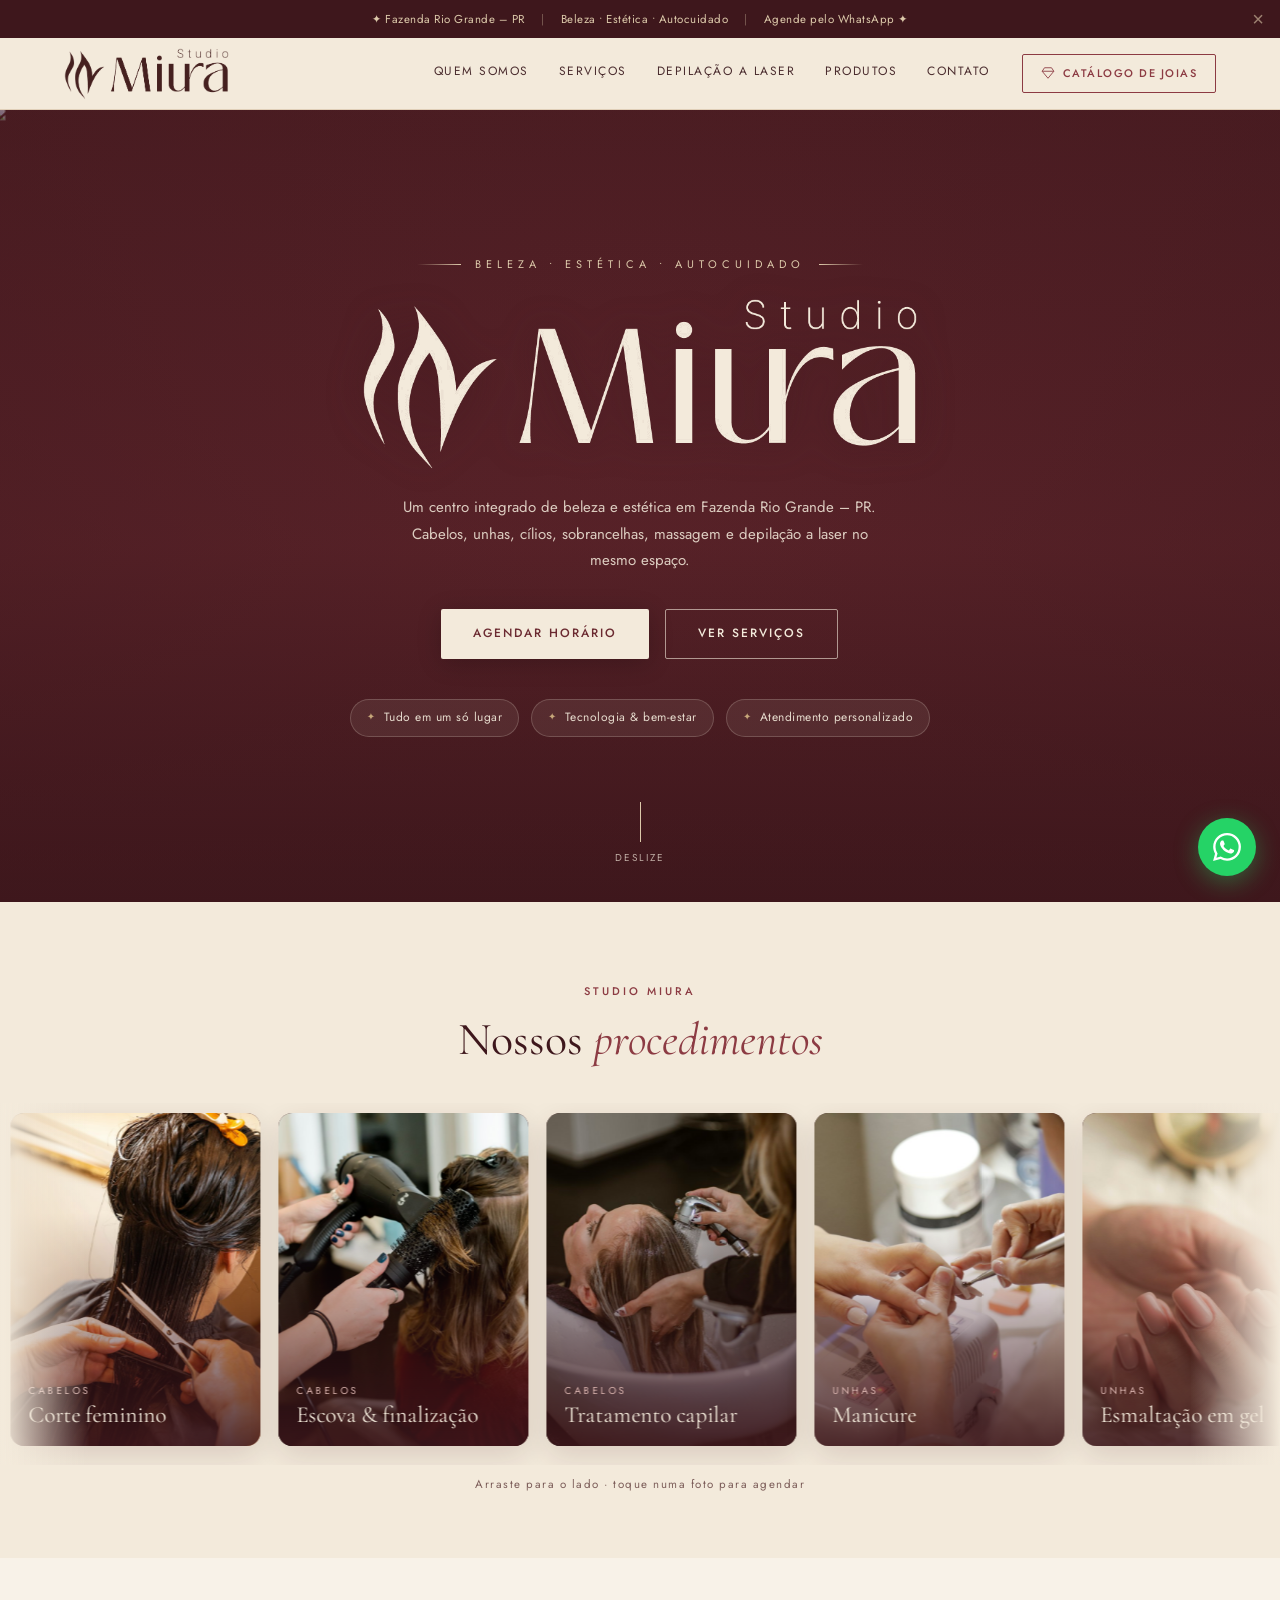
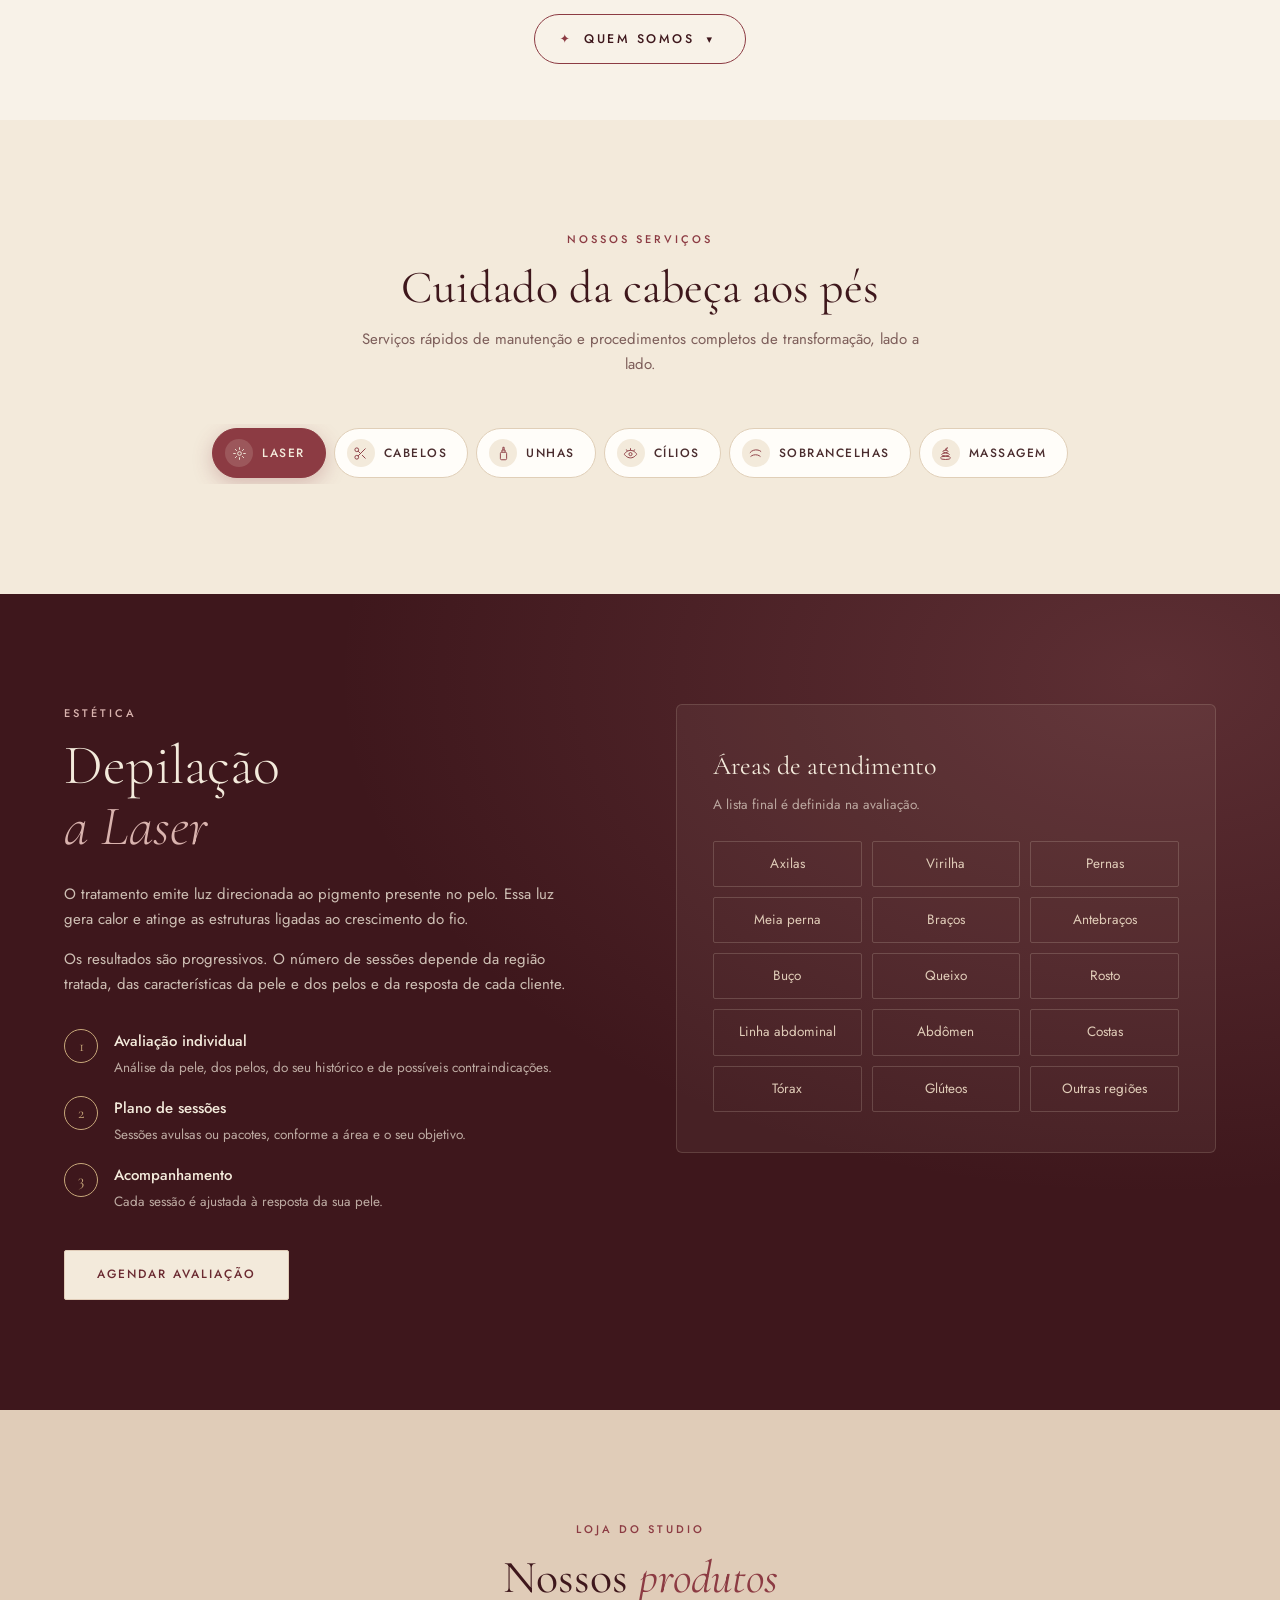
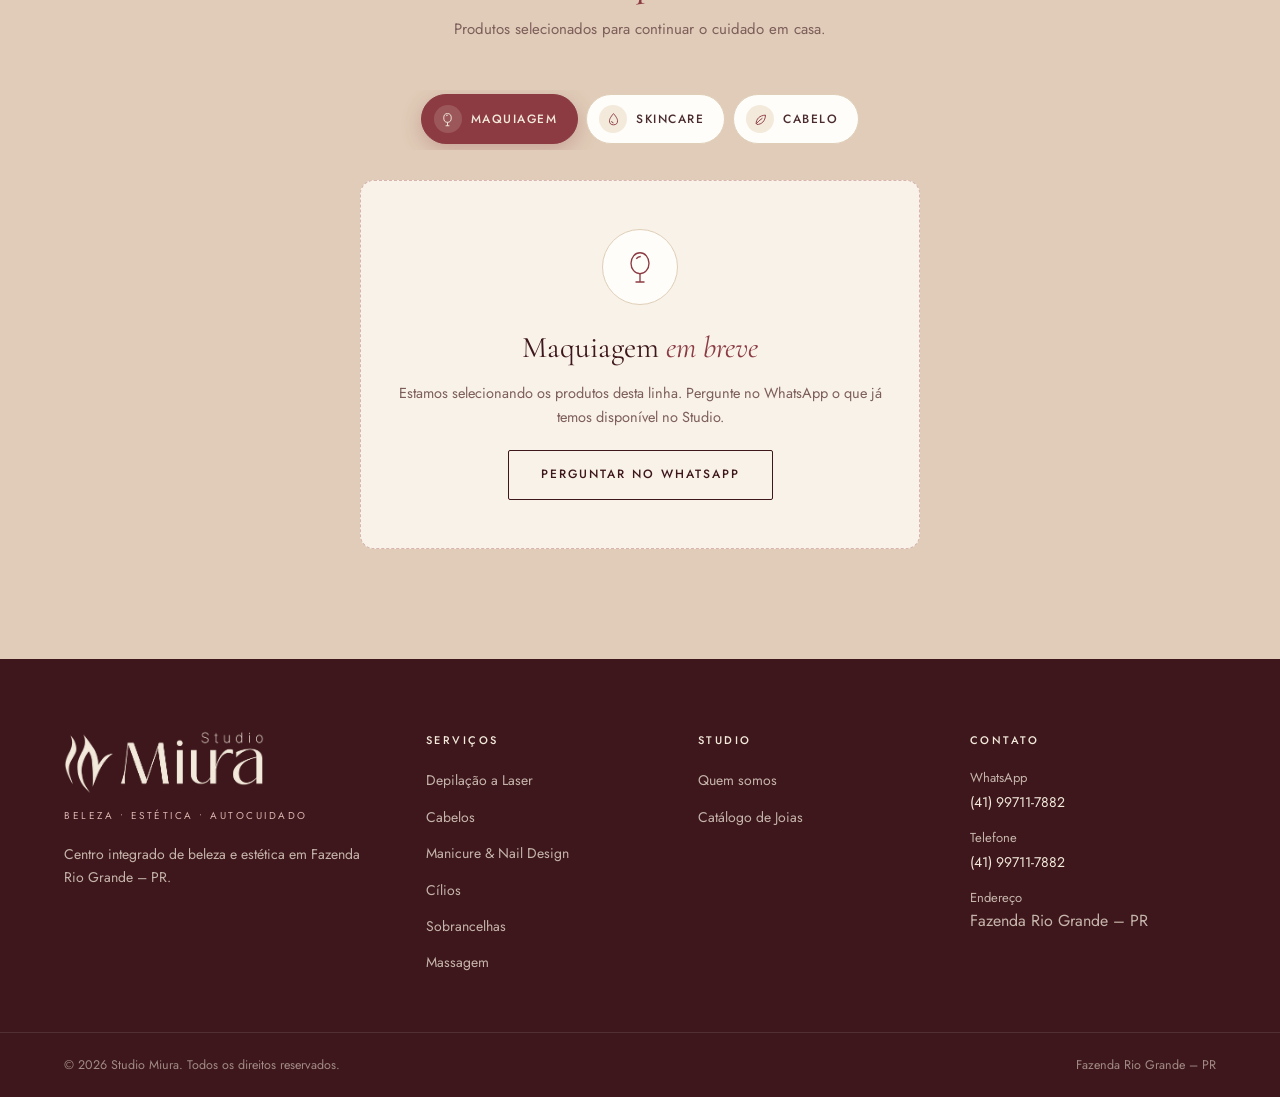
==== commit c558e346: "Faixa animada de fotos dos procedimentos logo abaixo da capa 12 fotos gratuitas do Unsplash (licença" ====
--- a/index.html
+++ b/index.html
@@ -106,6 +106,18 @@
         <div class="hero-scroll" aria-hidden="true"><div class="scroll-line"></div><span>Deslize</span></div>
     </section>
 
+    <!-- PROCEDIMENTOS: faixa de fotos que corre sozinha (arrastar, pausa no mouse) -->
+    <section class="proc-section" id="procedimentos" aria-label="Procedimentos do Studio">
+        <div class="proc-head">
+            <div class="section-label">Studio Miura</div>
+            <h2 class="section-title" id="procTitle">Nossos <em>procedimentos</em></h2>
+        </div>
+        <div class="proc-marquee" id="procMarquee" tabindex="0" aria-roledescription="carrossel">
+            <div class="proc-track" id="procTrack"></div>
+        </div>
+        <p class="proc-hint" aria-hidden="true">Arraste para o lado · toque numa foto para agendar</p>
+    </section>
+
     <!-- CONCEITO -->
     <section class="concept-section" id="studio">
         <div class="container">
--- a/studio.css
+++ b/studio.css
@@ -1653,4 +1653,100 @@
 .about-toggle-caret { font-size: 11px; transition: transform 0.35s ease; }
 .about-toggle.is-open .about-toggle-caret { transform: rotate(180deg); }
 .about-panel { margin-top: 48px; }
-.about-panel.is-in { animation: catEntra 0.55s ease both; }+.about-panel.is-in { animation: catEntra 0.55s ease both; }
+/* ===========================
+   FAIXA DE PROCEDIMENTOS (fotos correndo)
+   =========================== */
+.proc-section { padding: 80px 0 64px; background: var(--cream); overflow: hidden; }
+.proc-head { text-align: center; margin-bottom: 36px; padding: 0 24px; }
+.proc-marquee {
+  position: relative;
+  overflow: hidden;
+  cursor: grab;
+  touch-action: pan-y;
+  user-select: none;
+  -webkit-user-select: none;
+  padding: 10px 0 18px;
+}
+.proc-marquee:focus-visible { outline: 2px solid var(--marsala); outline-offset: -2px; }
+.proc-marquee.is-dragging { cursor: grabbing; }
+/* bordas somem suavemente no creme */
+.proc-marquee::before,
+.proc-marquee::after {
+  content: '';
+  position: absolute;
+  top: 0;
+  bottom: 0;
+  width: 90px;
+  z-index: 2;
+  pointer-events: none;
+}
+.proc-marquee::before { left: 0; background: linear-gradient(to right, var(--cream), transparent); }
+.proc-marquee::after { right: 0; background: linear-gradient(to left, var(--cream), transparent); }
+.proc-track { display: flex; gap: 18px; width: max-content; will-change: transform; padding-left: 18px; }
+.proc-card {
+  position: relative;
+  flex: 0 0 auto;
+  width: 250px;
+  aspect-ratio: 3 / 4;
+  border-radius: 14px;
+  overflow: hidden;
+  background: var(--marsala-deep);
+  box-shadow: 0 10px 30px rgba(62,23,28,0.14);
+  transition: transform 0.45s cubic-bezier(0.2, 0.8, 0.2, 1), box-shadow 0.45s ease;
+}
+.proc-card img {
+  width: 100%;
+  height: 100%;
+  object-fit: cover;
+  pointer-events: none;
+  transition: transform 1.2s cubic-bezier(0.2, 0.8, 0.2, 1), filter 0.6s ease;
+}
+/* véu marsala de baixo para cima, com o nome do procedimento */
+.proc-card::after {
+  content: '';
+  position: absolute;
+  inset: 0;
+  background: linear-gradient(to top, rgba(62,23,28,0.88) 0%, rgba(62,23,28,0.25) 45%, transparent 70%);
+  transition: opacity 0.45s ease;
+}
+.proc-info {
+  position: absolute;
+  left: 18px;
+  right: 18px;
+  bottom: 16px;
+  z-index: 1;
+  display: flex;
+  flex-direction: column;
+  gap: 2px;
+  color: var(--cream);
+}
+.proc-area { font-size: 10px; letter-spacing: 2.5px; text-transform: uppercase; color: var(--rose-dust); }
+.proc-name { font-family: var(--font-serif); font-size: 23px; line-height: 1.15; }
+.proc-cta {
+  font-size: 11px;
+  font-weight: 500;
+  letter-spacing: 2px;
+  text-transform: uppercase;
+  color: var(--cream-aged);
+  max-height: 0;
+  opacity: 0;
+  overflow: hidden;
+  transition: max-height 0.4s ease, opacity 0.4s ease, margin 0.4s ease;
+}
+.proc-card:hover { transform: translateY(-8px) rotate(-0.6deg); box-shadow: 0 22px 44px rgba(62,23,28,0.28); }
+.proc-card:hover img { transform: scale(1.08); }
+.proc-card:hover .proc-cta { max-height: 20px; opacity: 1; margin-top: 6px; }
+.proc-marquee.is-paused .proc-card:not(:hover) img { filter: saturate(0.75) brightness(0.9); }
+.proc-marquee.is-dragging .proc-card { transform: none; }
+.proc-hint { text-align: center; margin-top: 10px; font-size: 11.5px; letter-spacing: 1.5px; color: var(--text-light); }
+
+@media (hover: none) {
+  .proc-cta { max-height: 20px; opacity: 1; margin-top: 6px; }
+}
+@media (max-width: 640px) {
+  .proc-section { padding: 60px 0 48px; }
+  .proc-card { width: 190px; border-radius: 12px; }
+  .proc-name { font-size: 19px; }
+  .proc-marquee::before, .proc-marquee::after { width: 40px; }
+}
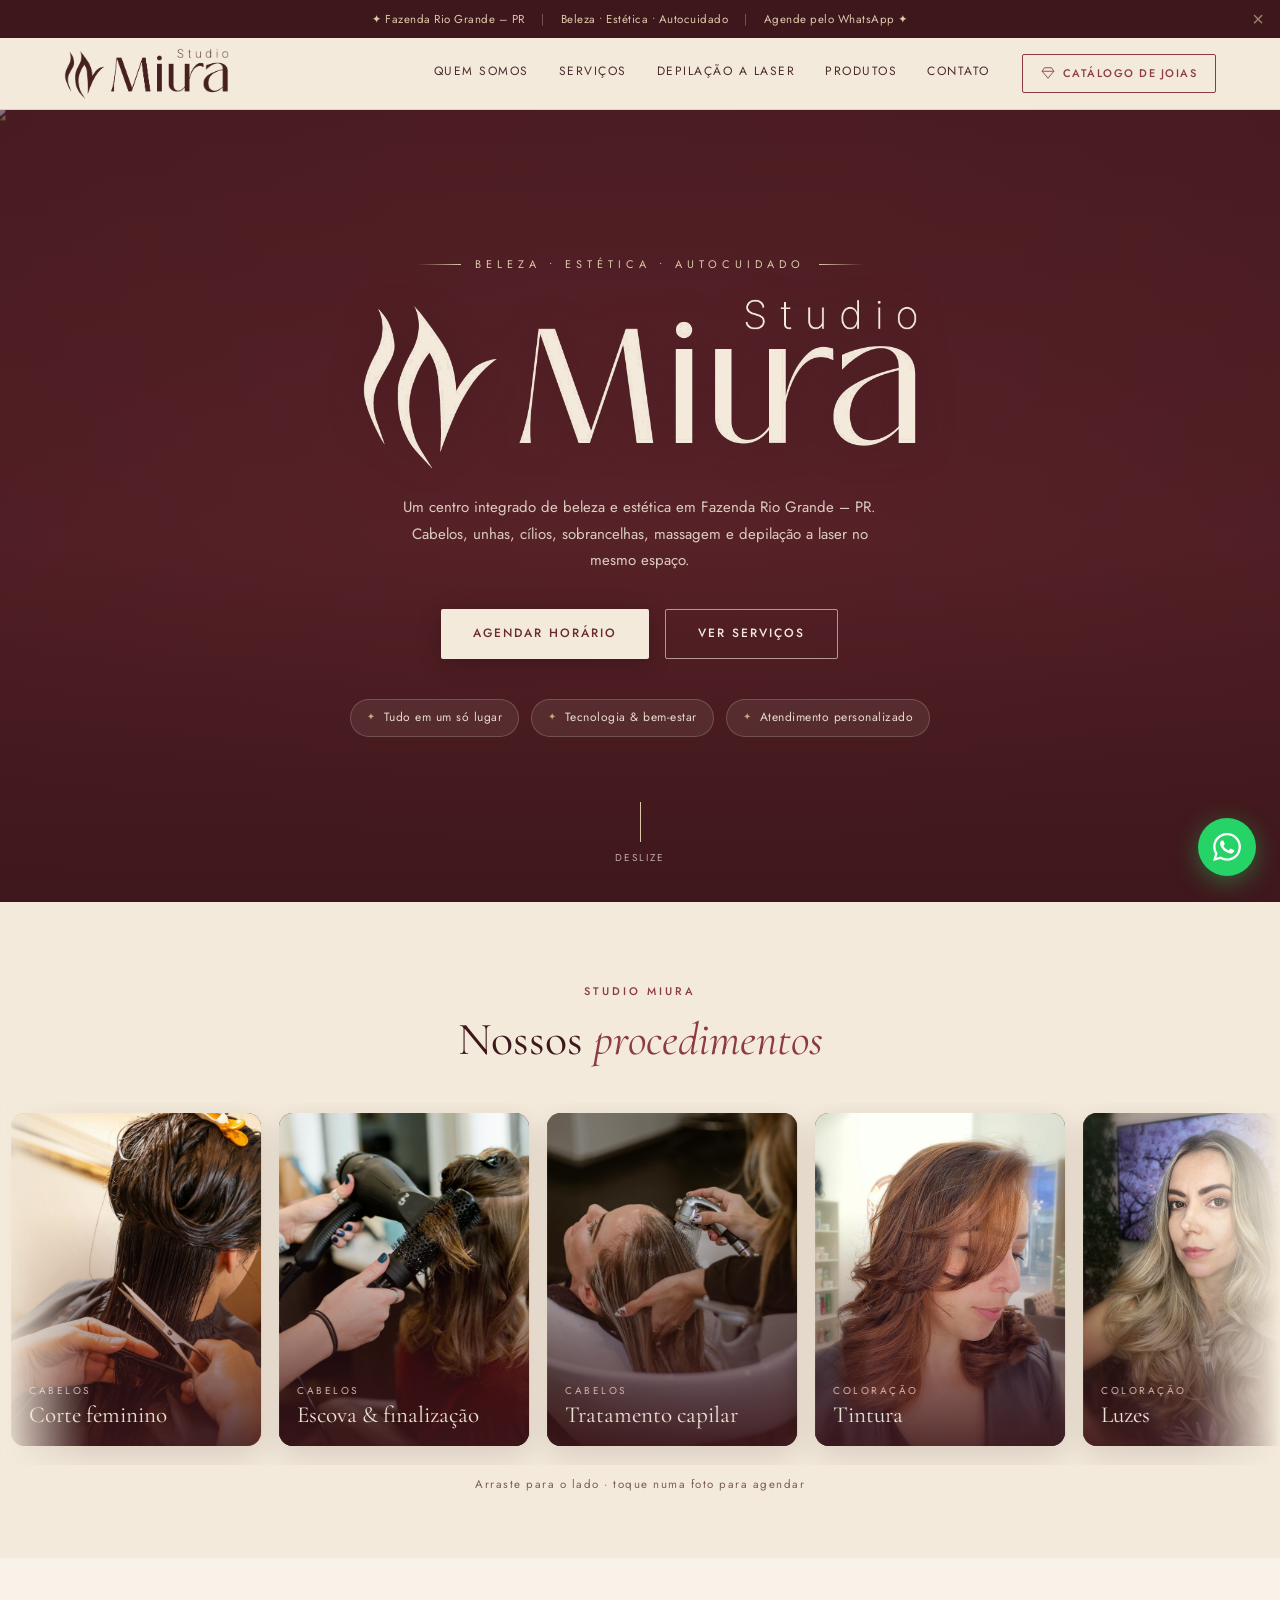
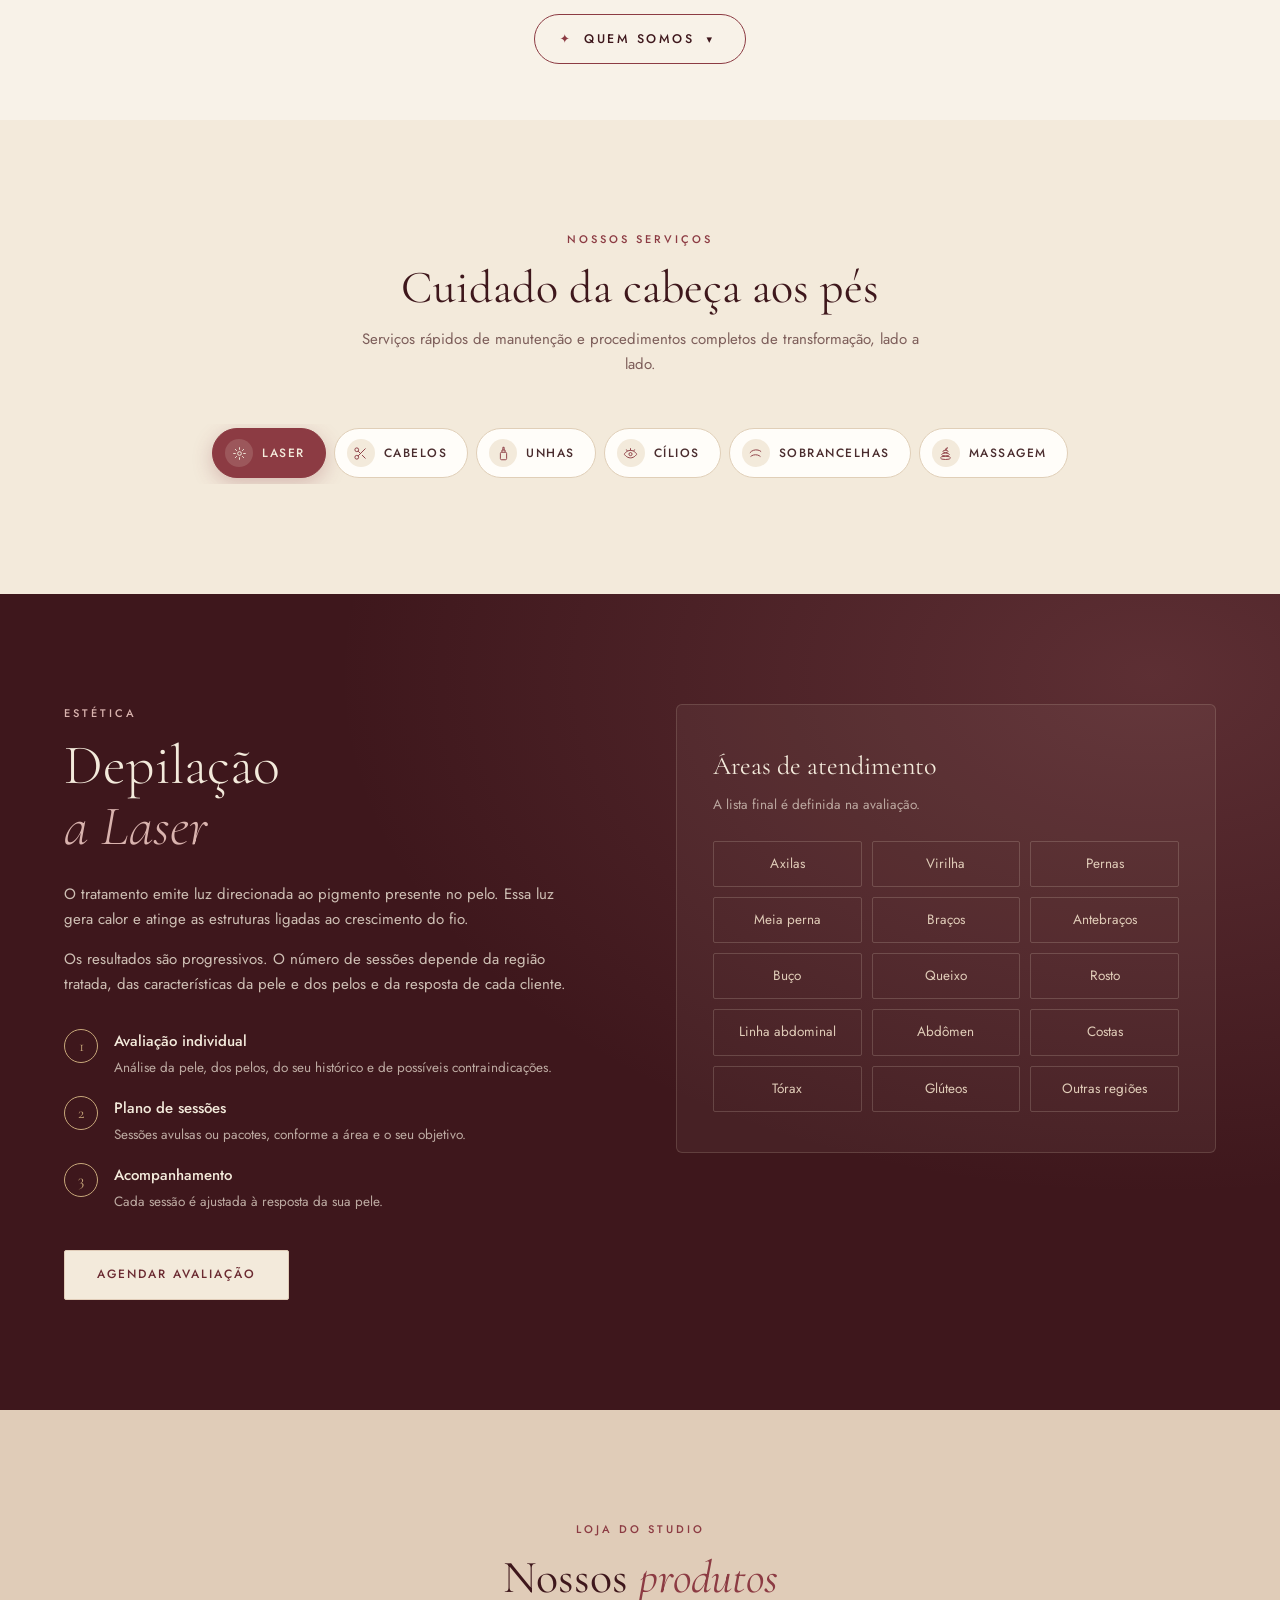
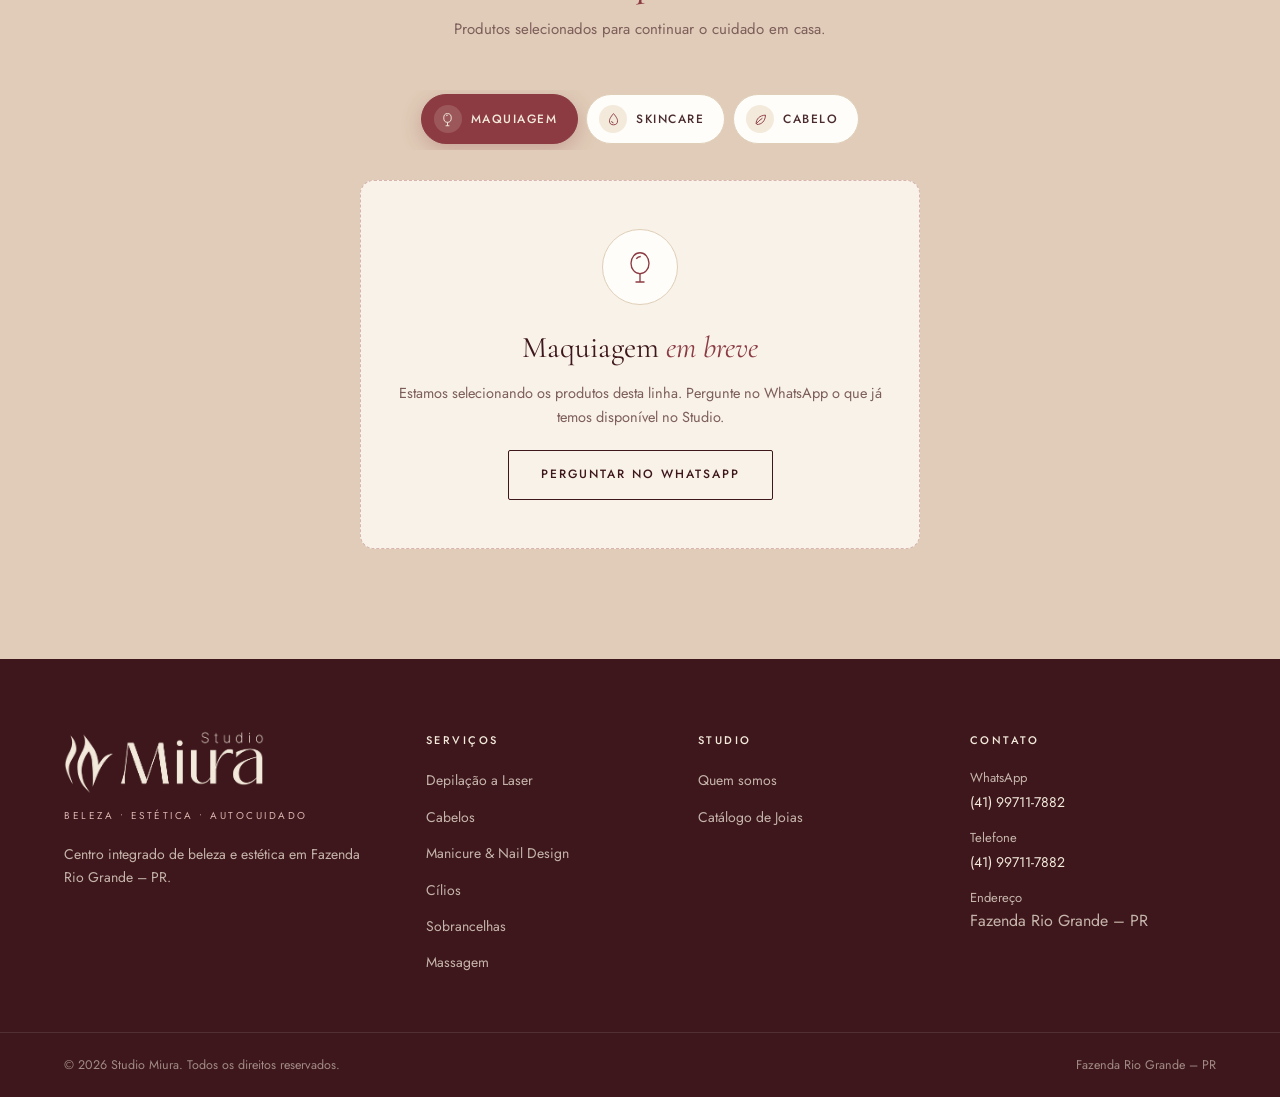
==== commit 09e3b309: "Adiciona coloração aos procedimentos do Studio Tintura, luzes, morena iluminada e mechas entram no c" ====
--- a/index.html
+++ b/index.html
@@ -3,7 +3,7 @@
 <head>
     <meta charset="UTF-8">
     <meta name="viewport" content="width=device-width, initial-scale=1.0">
-    <meta name="description" content="Studio Miura — espaço de beleza e estética em Fazenda Rio Grande – PR. Depilação a laser, cabelos, manicure e nail design, cílios, sobrancelhas e massagem em um só lugar.">
+    <meta name="description" content="Studio Miura — espaço de beleza e estética em Fazenda Rio Grande – PR. Tintura, luzes, morena iluminada e mechas, depilação a laser, cabelos, manicure e nail design, cílios, sobrancelhas e massagem em um só lugar.">
 
     <meta property="og:type" content="website">
     <meta property="og:site_name" content="Studio Miura">
@@ -189,7 +189,7 @@
                     <h3>Cabelos</h3>
                     <p>Transformação, manutenção e tratamento dos fios.</p>
                     <ul class="service-tags">
-                        <li>Corte feminino</li><li>Escova</li><li>Finalização</li><li>Penteados</li><li>Hidratação</li><li>Nutrição</li><li>Reconstrução</li><li>Terapia capilar</li><li>Botox capilar</li><li>Coloração</li><li>Tonalização</li><li>Mechas e iluminação</li><li>Recuperação dos fios</li><li>Mega hair</li><li>Cabelo para eventos</li>
+                        <li>Corte feminino</li><li>Escova</li><li>Finalização</li><li>Penteados</li><li>Hidratação</li><li>Nutrição</li><li>Reconstrução</li><li>Terapia capilar</li><li>Botox capilar</li><li>Tintura</li><li>Coloração</li><li>Tonalização</li><li>Luzes</li><li>Morena iluminada</li><li>Mechas</li><li>Iluminação</li><li>Recuperação dos fios</li><li>Mega hair</li><li>Cabelo para eventos</li>
                     </ul>
                     <a href="https://wa.me/5541997117882?text=Ol%C3%A1!%20Gostaria%20de%20agendar%20um%20servi%C3%A7o%20de%20cabelo." target="_blank" rel="noopener" class="service-link">Agendar →</a>
                 </article>
